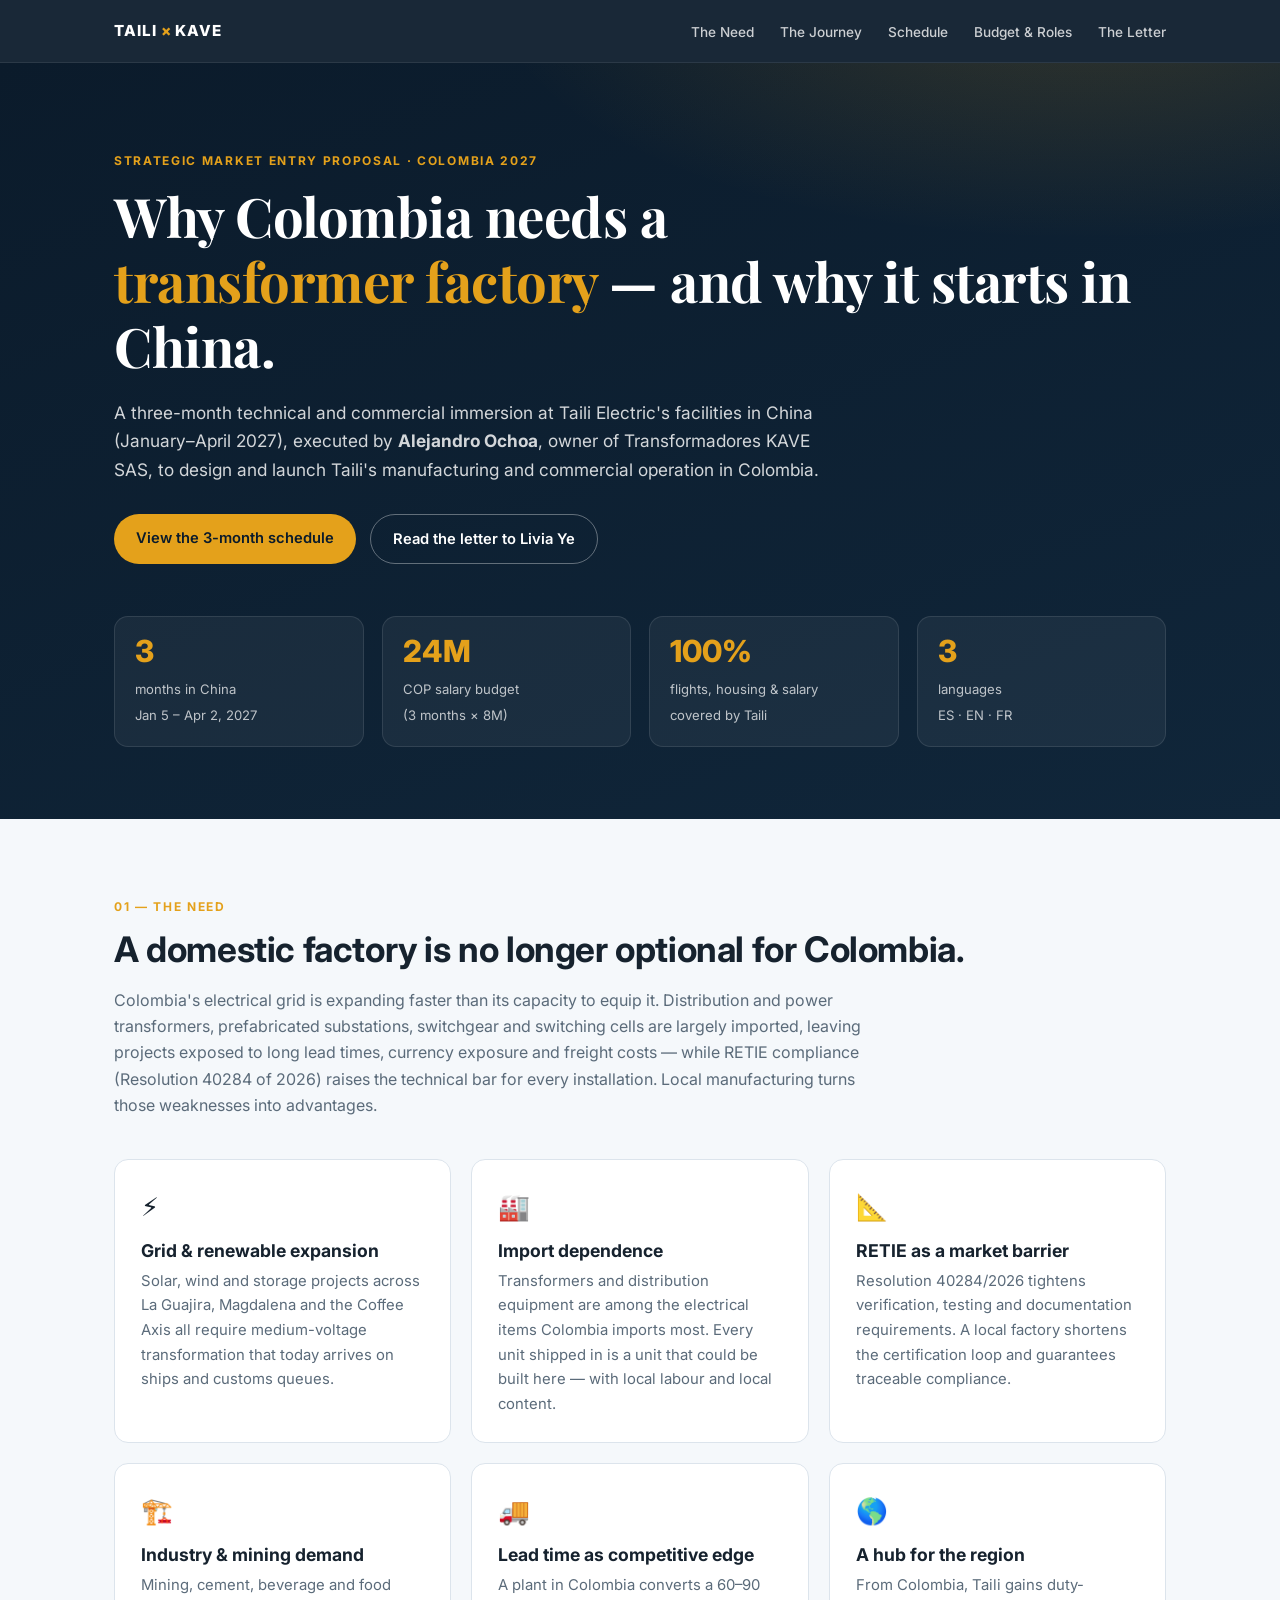
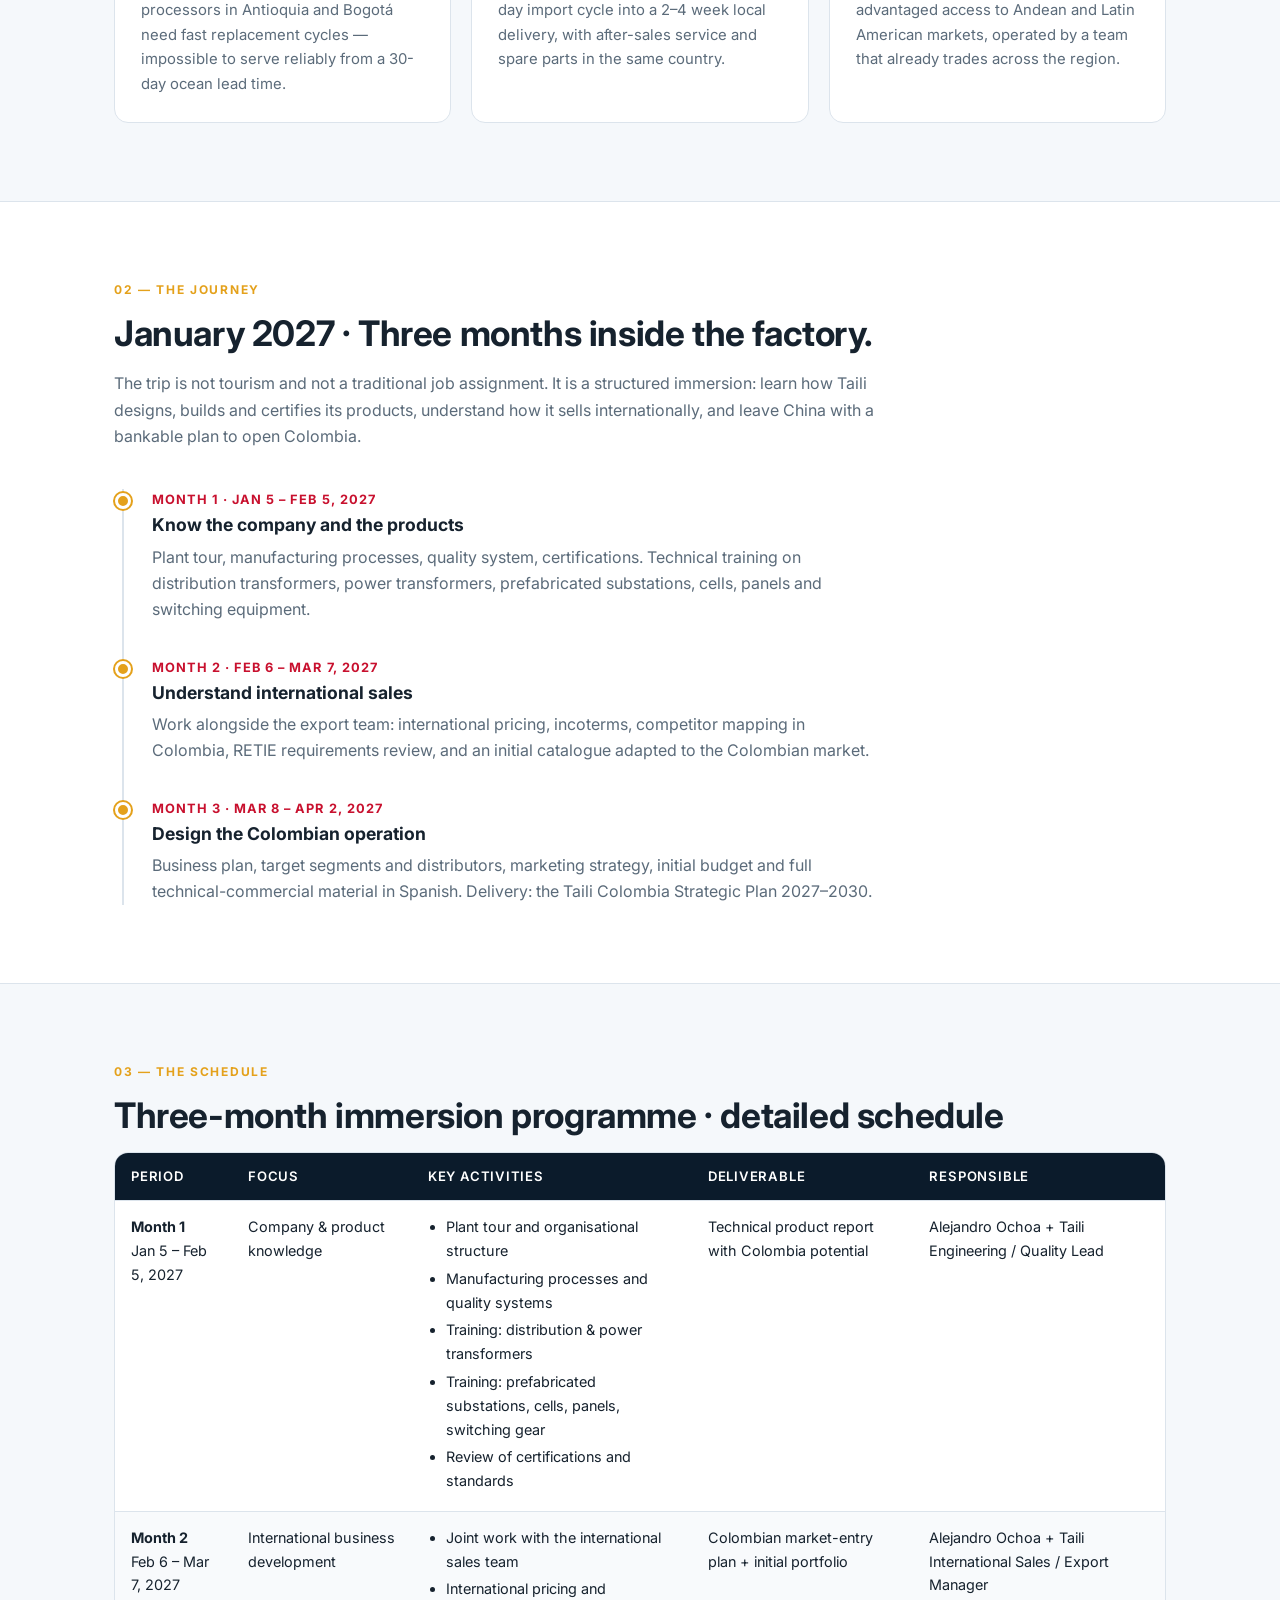
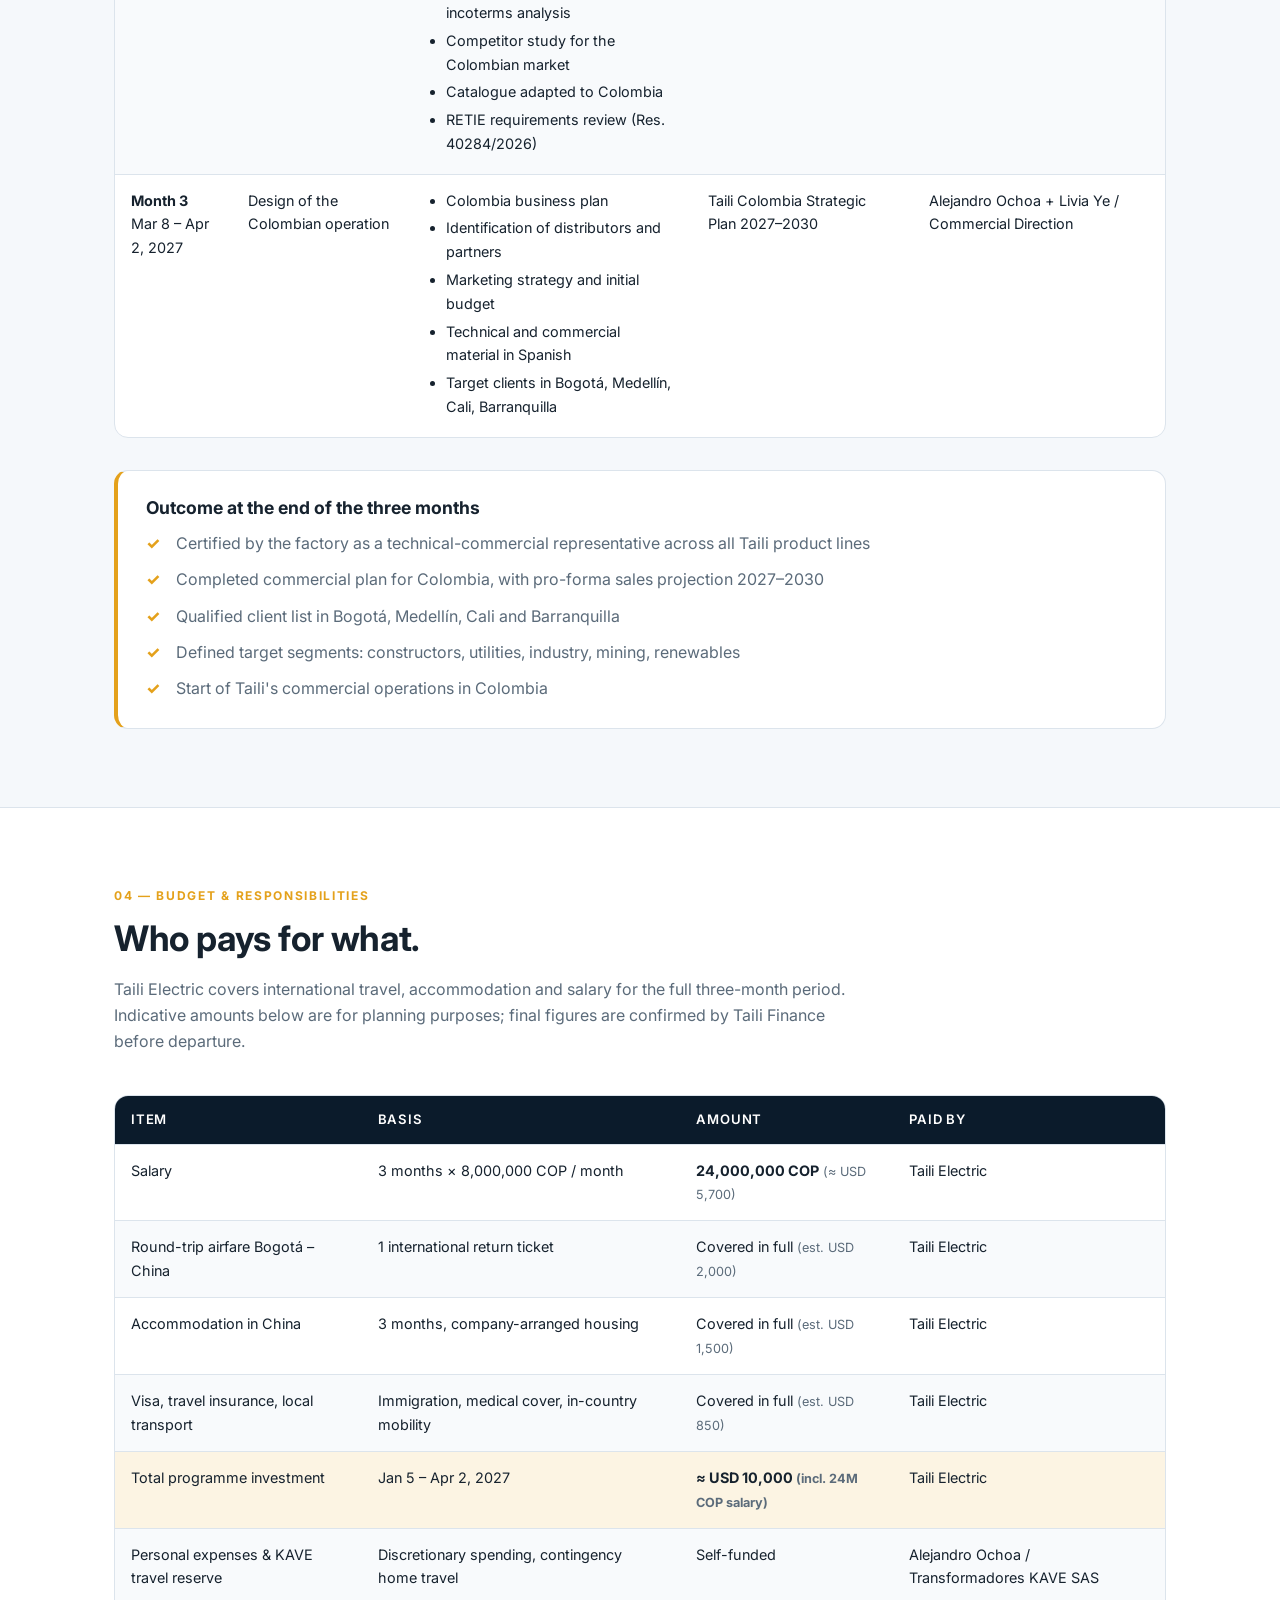
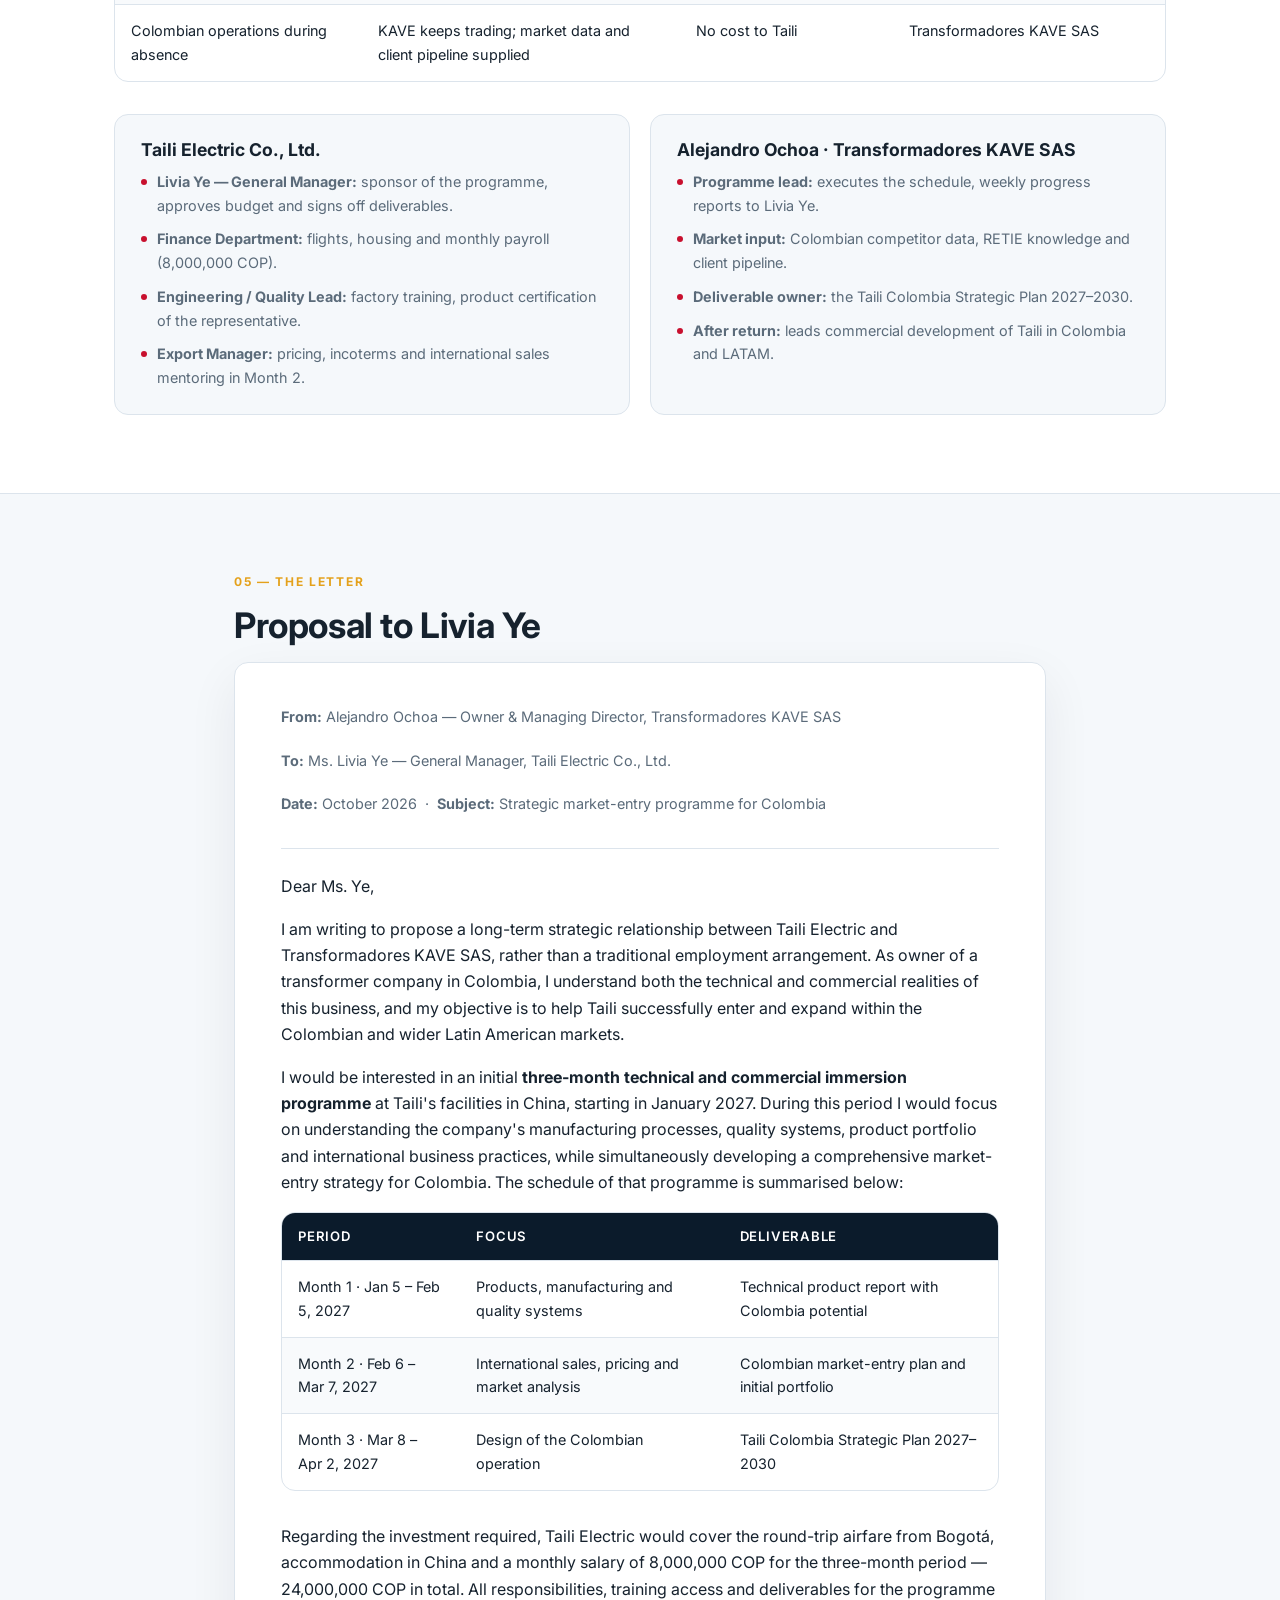
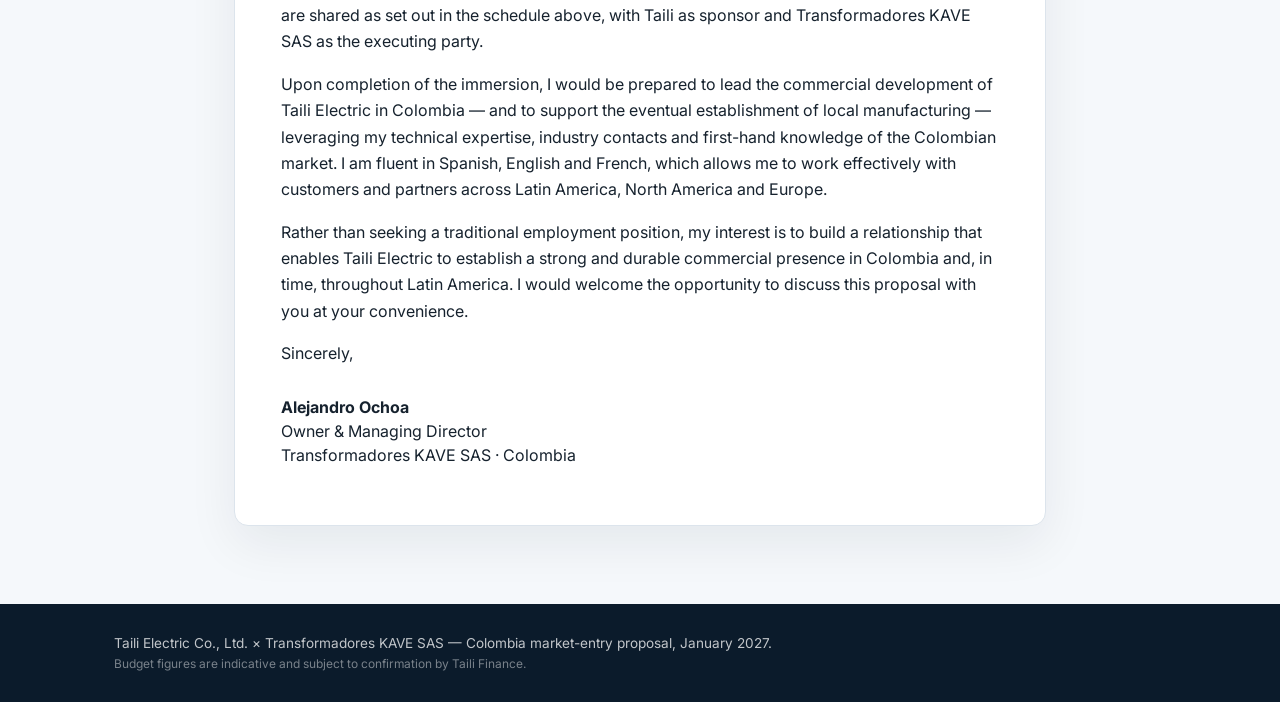
==== index.html @ 4c0a79d2 "Add Taili x KAVE Colombia market-entry site (schedule, budget, letter)" ====
<!DOCTYPE html>
<html lang="en">
<head>
<meta charset="UTF-8">
<meta name="viewport" content="width=device-width, initial-scale=1.0">
<title>Taili × KAVE — A Transformer Factory for Colombia</title>
<meta name="description" content="Strategic proposal: a three-month technical and commercial immersion in China (January–April 2027) and the case for a Taili Electric transformer factory in Colombia.">
<link rel="preconnect" href="https://fonts.googleapis.com">
<link rel="preconnect" href="https://fonts.gstatic.com" crossorigin>
<link href="https://fonts.googleapis.com/css2?family=Inter:wght@400;500;600;700;800&family=Playfair+Display:wght@600;700&display=swap" rel="stylesheet">
<link rel="stylesheet" href="styles.css">
</head>
<body>

<header class="nav">
  <div class="container nav__inner">
    <a href="#top" class="nav__brand">TAILI<span>×</span>KAVE</a>
    <nav class="nav__links">
      <a href="#need">The Need</a>
      <a href="#journey">The Journey</a>
      <a href="#schedule">Schedule</a>
      <a href="#budget">Budget &amp; Roles</a>
      <a href="#letter">The Letter</a>
    </nav>
  </div>
</header>

<main id="top">

  <!-- HERO -->
  <section class="hero">
    <div class="container">
      <p class="eyebrow">Strategic Market Entry Proposal · Colombia 2027</p>
      <h1>Why Colombia needs a<br><em>transformer factory</em> — and why it starts in China.</h1>
      <p class="hero__lead">
        A three-month technical and commercial immersion at Taili Electric's facilities in China
        (January–April 2027), executed by <strong>Alejandro Ochoa</strong>, owner of Transformadores KAVE SAS,
        to design and launch Taili's manufacturing and commercial operation in Colombia.
      </p>
      <div class="hero__cta">
        <a class="btn btn--primary" href="#schedule">View the 3-month schedule</a>
        <a class="btn btn--ghost" href="#letter">Read the letter to Livia Ye</a>
      </div>
      <div class="hero__stats">
        <div class="stat"><span class="stat__num">3</span><span class="stat__label">months in China<br>Jan 5 – Apr 2, 2027</span></div>
        <div class="stat"><span class="stat__num">24M</span><span class="stat__label">COP salary budget<br>(3 months × 8M)</span></div>
        <div class="stat"><span class="stat__num">100%</span><span class="stat__label">flights, housing &amp; salary<br>covered by Taili</span></div>
        <div class="stat"><span class="stat__num">3</span><span class="stat__label">languages<br>ES · EN · FR</span></div>
      </div>
    </div>
  </section>

  <!-- THE NEED -->
  <section id="need" class="section">
    <div class="container">
      <p class="eyebrow">01 — The Need</p>
      <h2>A domestic factory is no longer optional for Colombia.</h2>
      <p class="section__intro">
        Colombia's electrical grid is expanding faster than its capacity to equip it. Distribution and
        power transformers, prefabricated substations, switchgear and switching cells are largely
        imported, leaving projects exposed to long lead times, currency exposure and freight costs —
        while RETIE compliance (Resolution 40284 of 2026) raises the technical bar for every installation.
        Local manufacturing turns those weaknesses into advantages.
      </p>

      <div class="cards">
        <article class="card">
          <span class="card__icon">⚡</span>
          <h3>Grid &amp; renewable expansion</h3>
          <p>Solar, wind and storage projects across La Guajira, Magdalena and the Coffee Axis all require
          medium-voltage transformation that today arrives on ships and customs queues.</p>
        </article>
        <article class="card">
          <span class="card__icon">🏭</span>
          <h3>Import dependence</h3>
          <p>Transformers and distribution equipment are among the electrical items Colombia imports most.
          Every unit shipped in is a unit that could be built here — with local labour and local content.</p>
        </article>
        <article class="card">
          <span class="card__icon">📐</span>
          <h3>RETIE as a market barrier</h3>
          <p>Resolution 40284/2026 tightens verification, testing and documentation requirements.
          A local factory shortens the certification loop and guarantees traceable compliance.</p>
        </article>
        <article class="card">
          <span class="card__icon">🏗️</span>
          <h3>Industry &amp; mining demand</h3>
          <p>Mining, cement, beverage and food processors in Antioquia and Bogotá need fast replacement
          cycles — impossible to serve reliably from a 30-day ocean lead time.</p>
        </article>
        <article class="card">
          <span class="card__icon">🚚</span>
          <h3>Lead time as competitive edge</h3>
          <p>A plant in Colombia converts a 60–90 day import cycle into a 2–4 week local delivery,
          with after-sales service and spare parts in the same country.</p>
        </article>
        <article class="card">
          <span class="card__icon">🌎</span>
          <h3>A hub for the region</h3>
          <p>From Colombia, Taili gains duty-advantaged access to Andean and Latin American markets,
          operated by a team that already trades across the region.</p>
        </article>
      </div>
    </div>
  </section>

  <!-- THE JOURNEY -->
  <section id="journey" class="section section--dark">
    <div class="container">
      <p class="eyebrow">02 — The Journey</p>
      <h2>January 2027 · Three months inside the factory.</h2>
      <p class="section__intro">
        The trip is not tourism and not a traditional job assignment. It is a structured immersion:
        learn how Taili designs, builds and certifies its products, understand how it sells internationally,
        and leave China with a bankable plan to open Colombia.
      </p>

      <div class="timeline">
        <div class="timeline__item">
          <span class="timeline__dot"></span>
          <p class="timeline__date">Month 1 · Jan 5 – Feb 5, 2027</p>
          <h3>Know the company and the products</h3>
          <p>Plant tour, manufacturing processes, quality system, certifications. Technical training on
          distribution transformers, power transformers, prefabricated substations, cells, panels and
          switching equipment.</p>
        </div>
        <div class="timeline__item">
          <span class="timeline__dot"></span>
          <p class="timeline__date">Month 2 · Feb 6 – Mar 7, 2027</p>
          <h3>Understand international sales</h3>
          <p>Work alongside the export team: international pricing, incoterms, competitor mapping in
          Colombia, RETIE requirements review, and an initial catalogue adapted to the Colombian market.</p>
        </div>
        <div class="timeline__item">
          <span class="timeline__dot"></span>
          <p class="timeline__date">Month 3 · Mar 8 – Apr 2, 2027</p>
          <h3>Design the Colombian operation</h3>
          <p>Business plan, target segments and distributors, marketing strategy, initial budget and
          full technical-commercial material in Spanish. Delivery: the Taili Colombia Strategic Plan 2027–2030.</p>
        </div>
      </div>
    </div>
  </section>

  <!-- SCHEDULE TABLE -->
  <section id="schedule" class="section">
    <div class="container">
      <p class="eyebrow">03 — The Schedule</p>
      <h2>Three-month immersion programme · detailed schedule</h2>

      <div class="table-wrap">
        <table class="table">
          <thead>
            <tr>
              <th>Period</th>
              <th>Focus</th>
              <th>Key activities</th>
              <th>Deliverable</th>
              <th>Responsible</th>
            </tr>
          </thead>
          <tbody>
            <tr>
              <td data-label="Period"><strong>Month 1</strong><br>Jan 5 – Feb 5, 2027</td>
              <td data-label="Focus">Company &amp; product knowledge</td>
              <td data-label="Key activities">
                <ul>
                  <li>Plant tour and organisational structure</li>
                  <li>Manufacturing processes and quality systems</li>
                  <li>Training: distribution &amp; power transformers</li>
                  <li>Training: prefabricated substations, cells, panels, switching gear</li>
                  <li>Review of certifications and standards</li>
                </ul>
              </td>
              <td data-label="Deliverable">Technical product report with Colombia potential</td>
              <td data-label="Responsible">Alejandro Ochoa + Taili Engineering / Quality Lead</td>
            </tr>
            <tr>
              <td data-label="Period"><strong>Month 2</strong><br>Feb 6 – Mar 7, 2027</td>
              <td data-label="Focus">International business development</td>
              <td data-label="Key activities">
                <ul>
                  <li>Joint work with the international sales team</li>
                  <li>International pricing and incoterms analysis</li>
                  <li>Competitor study for the Colombian market</li>
                  <li>Catalogue adapted to Colombia</li>
                  <li>RETIE requirements review (Res. 40284/2026)</li>
                </ul>
              </td>
              <td data-label="Deliverable">Colombian market-entry plan + initial portfolio</td>
              <td data-label="Responsible">Alejandro Ochoa + Taili International Sales / Export Manager</td>
            </tr>
            <tr>
              <td data-label="Period"><strong>Month 3</strong><br>Mar 8 – Apr 2, 2027</td>
              <td data-label="Focus">Design of the Colombian operation</td>
              <td data-label="Key activities">
                <ul>
                  <li>Colombia business plan</li>
                  <li>Identification of distributors and partners</li>
                  <li>Marketing strategy and initial budget</li>
                  <li>Technical and commercial material in Spanish</li>
                  <li>Target clients in Bogotá, Medellín, Cali, Barranquilla</li>
                </ul>
              </td>
              <td data-label="Deliverable">Taili Colombia Strategic Plan 2027–2030</td>
              <td data-label="Responsible">Alejandro Ochoa + Livia Ye / Commercial Direction</td>
            </tr>
          </tbody>
        </table>
      </div>

      <div class="outcome">
        <h3>Outcome at the end of the three months</h3>
        <ul class="checklist">
          <li>Certified by the factory as a technical-commercial representative across all Taili product lines</li>
          <li>Completed commercial plan for Colombia, with pro-forma sales projection 2027–2030</li>
          <li>Qualified client list in Bogotá, Medellín, Cali and Barranquilla</li>
          <li>Defined target segments: constructors, utilities, industry, mining, renewables</li>
          <li>Start of Taili's commercial operations in Colombia</li>
        </ul>
      </div>
    </div>
  </section>

  <!-- BUDGET -->
  <section id="budget" class="section section--dark">
    <div class="container">
      <p class="eyebrow">04 — Budget &amp; Responsibilities</p>
      <h2>Who pays for what.</h2>
      <p class="section__intro">
        Taili Electric covers international travel, accommodation and salary for the full three-month
        period. Indicative amounts below are for planning purposes; final figures are confirmed by
        Taili Finance before departure.
      </p>

      <div class="table-wrap">
        <table class="table">
          <thead>
            <tr>
              <th>Item</th>
              <th>Basis</th>
              <th>Amount</th>
              <th>Paid by</th>
            </tr>
          </thead>
          <tbody>
            <tr>
              <td data-label="Item">Salary</td>
              <td data-label="Basis">3 months × 8,000,000 COP / month</td>
              <td data-label="Amount"><strong>24,000,000 COP</strong> <span class="muted">(≈ USD 5,700)</span></td>
              <td data-label="Paid by">Taili Electric</td>
            </tr>
            <tr>
              <td data-label="Item">Round-trip airfare Bogotá – China</td>
              <td data-label="Basis">1 international return ticket</td>
              <td data-label="Amount">Covered in full <span class="muted">(est. USD 2,000)</span></td>
              <td data-label="Paid by">Taili Electric</td>
            </tr>
            <tr>
              <td data-label="Item">Accommodation in China</td>
              <td data-label="Basis">3 months, company-arranged housing</td>
              <td data-label="Amount">Covered in full <span class="muted">(est. USD 1,500)</span></td>
              <td data-label="Paid by">Taili Electric</td>
            </tr>
            <tr>
              <td data-label="Item">Visa, travel insurance, local transport</td>
              <td data-label="Basis">Immigration, medical cover, in-country mobility</td>
              <td data-label="Amount">Covered in full <span class="muted">(est. USD 850)</span></td>
              <td data-label="Paid by">Taili Electric</td>
            </tr>
            <tr class="table__total">
              <td data-label="Item">Total programme investment</td>
              <td data-label="Basis">Jan 5 – Apr 2, 2027</td>
              <td data-label="Amount"><strong>≈ USD 10,000 <span class="muted">(incl. 24M COP salary)</span></strong></td>
              <td data-label="Paid by">Taili Electric</td>
            </tr>
            <tr>
              <td data-label="Item">Personal expenses &amp; KAVE travel reserve</td>
              <td data-label="Basis">Discretionary spending, contingency home travel</td>
              <td data-label="Amount">Self-funded</td>
              <td data-label="Paid by">Alejandro Ochoa / Transformadores KAVE SAS</td>
            </tr>
            <tr>
              <td data-label="Item">Colombian operations during absence</td>
              <td data-label="Basis">KAVE keeps trading; market data and client pipeline supplied</td>
              <td data-label="Amount">No cost to Taili</td>
              <td data-label="Paid by">Transformadores KAVE SAS</td>
            </tr>
          </tbody>
        </table>
      </div>

      <div class="roles">
        <div class="role">
          <h3>Taili Electric Co., Ltd.</h3>
          <ul>
            <li><strong>Livia Ye — General Manager:</strong> sponsor of the programme, approves budget and signs off deliverables.</li>
            <li><strong>Finance Department:</strong> flights, housing and monthly payroll (8,000,000 COP).</li>
            <li><strong>Engineering / Quality Lead:</strong> factory training, product certification of the representative.</li>
            <li><strong>Export Manager:</strong> pricing, incoterms and international sales mentoring in Month 2.</li>
          </ul>
        </div>
        <div class="role">
          <h3>Alejandro Ochoa · Transformadores KAVE SAS</h3>
          <ul>
            <li><strong>Programme lead:</strong> executes the schedule, weekly progress reports to Livia Ye.</li>
            <li><strong>Market input:</strong> Colombian competitor data, RETIE knowledge and client pipeline.</li>
            <li><strong>Deliverable owner:</strong> the Taili Colombia Strategic Plan 2027–2030.</li>
            <li><strong>After return:</strong> leads commercial development of Taili in Colombia and LATAM.</li>
          </ul>
        </div>
      </div>
    </div>
  </section>

  <!-- LETTER -->
  <section id="letter" class="section">
    <div class="container container--narrow">
      <p class="eyebrow">05 — The Letter</p>
      <h2>Proposal to Livia Ye</h2>

      <article class="letter">
        <div class="letter__meta">
          <p><strong>From:</strong> Alejandro Ochoa — Owner &amp; Managing Director, Transformadores KAVE SAS</p>
          <p><strong>To:</strong> Ms. Livia Ye — General Manager, Taili Electric Co., Ltd.</p>
          <p><strong>Date:</strong> October 2026 &nbsp;·&nbsp; <strong>Subject:</strong> Strategic market-entry programme for Colombia</p>
        </div>

        <p>Dear Ms. Ye,</p>

        <p>
          I am writing to propose a long-term strategic relationship between Taili Electric and
          Transformadores KAVE SAS, rather than a traditional employment arrangement. As owner of a
          transformer company in Colombia, I understand both the technical and commercial realities of
          this business, and my objective is to help Taili successfully enter and expand within the
          Colombian and wider Latin American markets.
        </p>

        <p>
          I would be interested in an initial <strong>three-month technical and commercial immersion
          programme</strong> at Taili's facilities in China, starting in January 2027. During this period
          I would focus on understanding the company's manufacturing processes, quality systems, product
          portfolio and international business practices, while simultaneously developing a comprehensive
          market-entry strategy for Colombia. The schedule of that programme is summarised below:
        </p>

        <div class="table-wrap">
          <table class="table table--compact">
            <thead>
              <tr>
                <th>Period</th>
                <th>Focus</th>
                <th>Deliverable</th>
              </tr>
            </thead>
            <tbody>
              <tr>
                <td data-label="Period">Month 1 · Jan 5 – Feb 5, 2027</td>
                <td data-label="Focus">Products, manufacturing and quality systems</td>
                <td data-label="Deliverable">Technical product report with Colombia potential</td>
              </tr>
              <tr>
                <td data-label="Period">Month 2 · Feb 6 – Mar 7, 2027</td>
                <td data-label="Focus">International sales, pricing and market analysis</td>
                <td data-label="Deliverable">Colombian market-entry plan and initial portfolio</td>
              </tr>
              <tr>
                <td data-label="Period">Month 3 · Mar 8 – Apr 2, 2027</td>
                <td data-label="Focus">Design of the Colombian operation</td>
                <td data-label="Deliverable">Taili Colombia Strategic Plan 2027–2030</td>
              </tr>
            </tbody>
          </table>
        </div>

        <p>
          Regarding the investment required, Taili Electric would cover the round-trip airfare from
          Bogotá, accommodation in China and a monthly salary of 8,000,000 COP for the three-month
          period — 24,000,000 COP in total. All responsibilities, training access and deliverables for
          the programme are shared as set out in the schedule above, with Taili as sponsor and
          Transformadores KAVE SAS as the executing party.
        </p>

        <p>
          Upon completion of the immersion, I would be prepared to lead the commercial development of
          Taili Electric in Colombia — and to support the eventual establishment of local manufacturing —
          leveraging my technical expertise, industry contacts and first-hand knowledge of the Colombian
          market. I am fluent in Spanish, English and French, which allows me to work effectively with
          customers and partners across Latin America, North America and Europe.
        </p>

        <p>
          Rather than seeking a traditional employment position, my interest is to build a relationship
          that enables Taili Electric to establish a strong and durable commercial presence in Colombia
          and, in time, throughout Latin America. I would welcome the opportunity to discuss this
          proposal with you at your convenience.
        </p>

        <p>Sincerely,</p>
        <p class="letter__sign">
          <strong>Alejandro Ochoa</strong><br>
          Owner &amp; Managing Director<br>
          Transformadores KAVE SAS · Colombia
        </p>
      </article>
    </div>
  </section>

</main>

<footer class="footer">
  <div class="container footer__inner">
    <p>Taili Electric Co., Ltd. × Transformadores KAVE SAS — Colombia market-entry proposal, January 2027.</p>
    <p class="muted">Budget figures are indicative and subject to confirmation by Taili Finance.</p>
  </div>
</footer>

</body>
</html>
---- styles.css ----
:root {
  --navy: #0b1b2b;
  --navy-2: #10263a;
  --ink: #16222e;
  --muted: #5b6b7a;
  --line: #dce4ec;
  --bg: #f5f8fb;
  --white: #ffffff;
  --gold: #e4a11b;
  --red: #c8102e;
  --radius: 14px;
}

* { box-sizing: border-box; margin: 0; padding: 0; }

html { scroll-behavior: smooth; }

body {
  font-family: "Inter", system-ui, sans-serif;
  color: var(--ink);
  background: var(--bg);
  line-height: 1.65;
}

.container {
  max-width: 1100px;
  margin: 0 auto;
  padding: 0 24px;
}

.container--narrow { max-width: 860px; }

h1, h2, h3 { line-height: 1.2; }

h1 {
  font-family: "Playfair Display", Georgia, serif;
  font-size: clamp(2rem, 5vw, 3.4rem);
  font-weight: 700;
  letter-spacing: -0.5px;
  margin-bottom: 20px;
}

h1 em { color: var(--gold); font-style: normal; }

h2 {
  font-size: clamp(1.5rem, 3.2vw, 2.2rem);
  margin-bottom: 16px;
  letter-spacing: -0.4px;
}

h3 { font-size: 1.1rem; margin-bottom: 8px; }

.eyebrow {
  text-transform: uppercase;
  letter-spacing: 0.14em;
  font-size: 0.75rem;
  font-weight: 700;
  color: var(--gold);
  margin-bottom: 12px;
}

.muted { color: var(--muted); font-size: 0.88em; }

/* Nav */
.nav {
  position: sticky;
  top: 0;
  z-index: 50;
  background: rgba(11, 27, 43, 0.94);
  backdrop-filter: blur(8px);
  border-bottom: 1px solid rgba(255, 255, 255, 0.08);
}

.nav__inner {
  display: flex;
  align-items: center;
  justify-content: space-between;
  height: 62px;
}

.nav__brand {
  color: var(--white);
  font-weight: 800;
  letter-spacing: 0.06em;
  text-decoration: none;
  font-size: 0.95rem;
}

.nav__brand span { color: var(--gold); margin: 0 4px; }

.nav__links a {
  color: rgba(255, 255, 255, 0.78);
  text-decoration: none;
  font-size: 0.85rem;
  font-weight: 500;
  margin-left: 22px;
  transition: color 0.2s;
}

.nav__links a:hover { color: var(--gold); }

/* Hero */
.hero {
  background:
    radial-gradient(1000px 420px at 85% -10%, rgba(228, 161, 27, 0.18), transparent 60%),
    linear-gradient(160deg, var(--navy) 0%, var(--navy-2) 100%);
  color: var(--white);
  padding: 88px 0 72px;
}

.hero__lead {
  max-width: 720px;
  font-size: 1.08rem;
  color: rgba(255, 255, 255, 0.82);
  margin-bottom: 30px;
}

.hero__cta { display: flex; gap: 14px; flex-wrap: wrap; margin-bottom: 52px; }

.btn {
  display: inline-block;
  padding: 12px 22px;
  border-radius: 999px;
  font-weight: 600;
  font-size: 0.92rem;
  text-decoration: none;
  transition: transform 0.15s, background 0.2s, color 0.2s;
}

.btn:hover { transform: translateY(-1px); }

.btn--primary { background: var(--gold); color: var(--navy); }

.btn--ghost {
  border: 1px solid rgba(255, 255, 255, 0.35);
  color: var(--white);
}

.btn--ghost:hover { border-color: var(--gold); color: var(--gold); }

.hero__stats {
  display: grid;
  grid-template-columns: repeat(auto-fit, minmax(180px, 1fr));
  gap: 18px;
}

.stat {
  background: rgba(255, 255, 255, 0.05);
  border: 1px solid rgba(255, 255, 255, 0.1);
  border-radius: var(--radius);
  padding: 18px 20px;
}

.stat__num {
  display: block;
  font-size: 1.9rem;
  font-weight: 800;
  color: var(--gold);
  line-height: 1.1;
  margin-bottom: 6px;
}

.stat__label { font-size: 0.82rem; color: rgba(255, 255, 255, 0.72); }

/* Sections */
.section { padding: 78px 0; }

.section--dark {
  background: var(--white);
  border-top: 1px solid var(--line);
  border-bottom: 1px solid var(--line);
}

.section__intro {
  max-width: 760px;
  color: var(--muted);
  margin-bottom: 40px;
}

/* Cards */
.cards {
  display: grid;
  grid-template-columns: repeat(auto-fit, minmax(280px, 1fr));
  gap: 20px;
}

.card {
  background: var(--white);
  border: 1px solid var(--line);
  border-radius: var(--radius);
  padding: 26px;
  transition: box-shadow 0.2s, transform 0.2s;
}

.card:hover { box-shadow: 0 12px 30px rgba(11, 27, 43, 0.08); transform: translateY(-2px); }

.card__icon { font-size: 1.6rem; display: block; margin-bottom: 12px; }

.card p { color: var(--muted); font-size: 0.93rem; }

/* Timeline */
.timeline {
  border-left: 2px solid var(--line);
  margin-left: 8px;
  display: grid;
  gap: 34px;
}

.timeline__item { position: relative; padding-left: 28px; }

.timeline__dot {
  position: absolute;
  left: -9px;
  top: 4px;
  width: 16px;
  height: 16px;
  border-radius: 50%;
  background: var(--gold);
  border: 3px solid var(--white);
  box-shadow: 0 0 0 2px var(--gold);
}

.timeline__date {
  font-size: 0.8rem;
  font-weight: 700;
  text-transform: uppercase;
  letter-spacing: 0.08em;
  color: var(--red);
  margin-bottom: 4px;
}

.timeline__item p:last-child { color: var(--muted); max-width: 720px; }

/* Tables */
.table-wrap {
  overflow-x: auto;
  border: 1px solid var(--line);
  border-radius: var(--radius);
  background: var(--white);
  margin-bottom: 32px;
}

.table {
  width: 100%;
  border-collapse: collapse;
  font-size: 0.9rem;
  min-width: 760px;
}

.table th {
  background: var(--navy);
  color: var(--white);
  text-align: left;
  padding: 13px 16px;
  font-weight: 600;
  font-size: 0.82rem;
  text-transform: uppercase;
  letter-spacing: 0.06em;
}

.table td {
  padding: 14px 16px;
  border-top: 1px solid var(--line);
  vertical-align: top;
  color: var(--ink);
}

.table tbody tr:nth-child(even) { background: #f8fafc; }

.table ul { padding-left: 18px; }

.table li { margin-bottom: 4px; }

.table--compact { min-width: 640px; }

.table__total td { background: rgba(228, 161, 27, 0.12); }

/* Outcome / checklist */
.outcome {
  background: var(--white);
  border: 1px solid var(--line);
  border-left: 4px solid var(--gold);
  border-radius: var(--radius);
  padding: 26px 28px;
}

.checklist { list-style: none; display: grid; gap: 10px; margin-top: 12px; }

.checklist li {
  padding-left: 30px;
  position: relative;
  color: var(--muted);
}

.checklist li::before {
  content: "✓";
  position: absolute;
  left: 0;
  top: 0;
  color: var(--gold);
  font-weight: 800;
}

/* Roles */
.roles {
  display: grid;
  grid-template-columns: repeat(auto-fit, minmax(320px, 1fr));
  gap: 20px;
}

.role {
  background: var(--bg);
  border: 1px solid var(--line);
  border-radius: var(--radius);
  padding: 24px 26px;
}

.role ul { list-style: none; display: grid; gap: 10px; margin-top: 10px; }

.role li { font-size: 0.9rem; color: var(--muted); padding-left: 16px; position: relative; }

.role li::before {
  content: "";
  position: absolute;
  left: 0;
  top: 9px;
  width: 6px;
  height: 6px;
  border-radius: 50%;
  background: var(--red);
}

/* Letter */
.letter {
  background: var(--white);
  border: 1px solid var(--line);
  border-radius: var(--radius);
  padding: 42px 46px;
  box-shadow: 0 18px 50px rgba(11, 27, 43, 0.07);
}

.letter__meta {
  border-bottom: 1px solid var(--line);
  padding-bottom: 16px;
  margin-bottom: 24px;
  font-size: 0.9rem;
  color: var(--muted);
  display: grid;
  gap: 4px;
}

.letter p { margin-bottom: 16px; }

.letter__sign { margin-top: 28px; line-height: 1.5; }

/* Footer */
.footer {
  background: var(--navy);
  color: rgba(255, 255, 255, 0.75);
  padding: 28px 0;
  font-size: 0.85rem;
}

.footer .muted { color: rgba(255, 255, 255, 0.45); }

/* Responsive */
@media (max-width: 720px) {
  .nav__links { display: none; }
  .section { padding: 56px 0; }
  .letter { padding: 28px 22px; }

  .table { min-width: 0; }
  .table thead { display: none; }
  .table tr {
    display: block;
    border-top: 1px solid var(--line);
    padding: 12px 4px;
  }
  .table td {
    display: grid;
    grid-template-columns: 120px 1fr;
    gap: 10px;
    border: none;
    padding: 6px 12px;
  }
  .table td::before {
    content: attr(data-label);
    font-weight: 700;
    font-size: 0.75rem;
    text-transform: uppercase;
    letter-spacing: 0.05em;
    color: var(--navy);
  }
  .table tbody tr:nth-child(even) { background: transparent; }
}
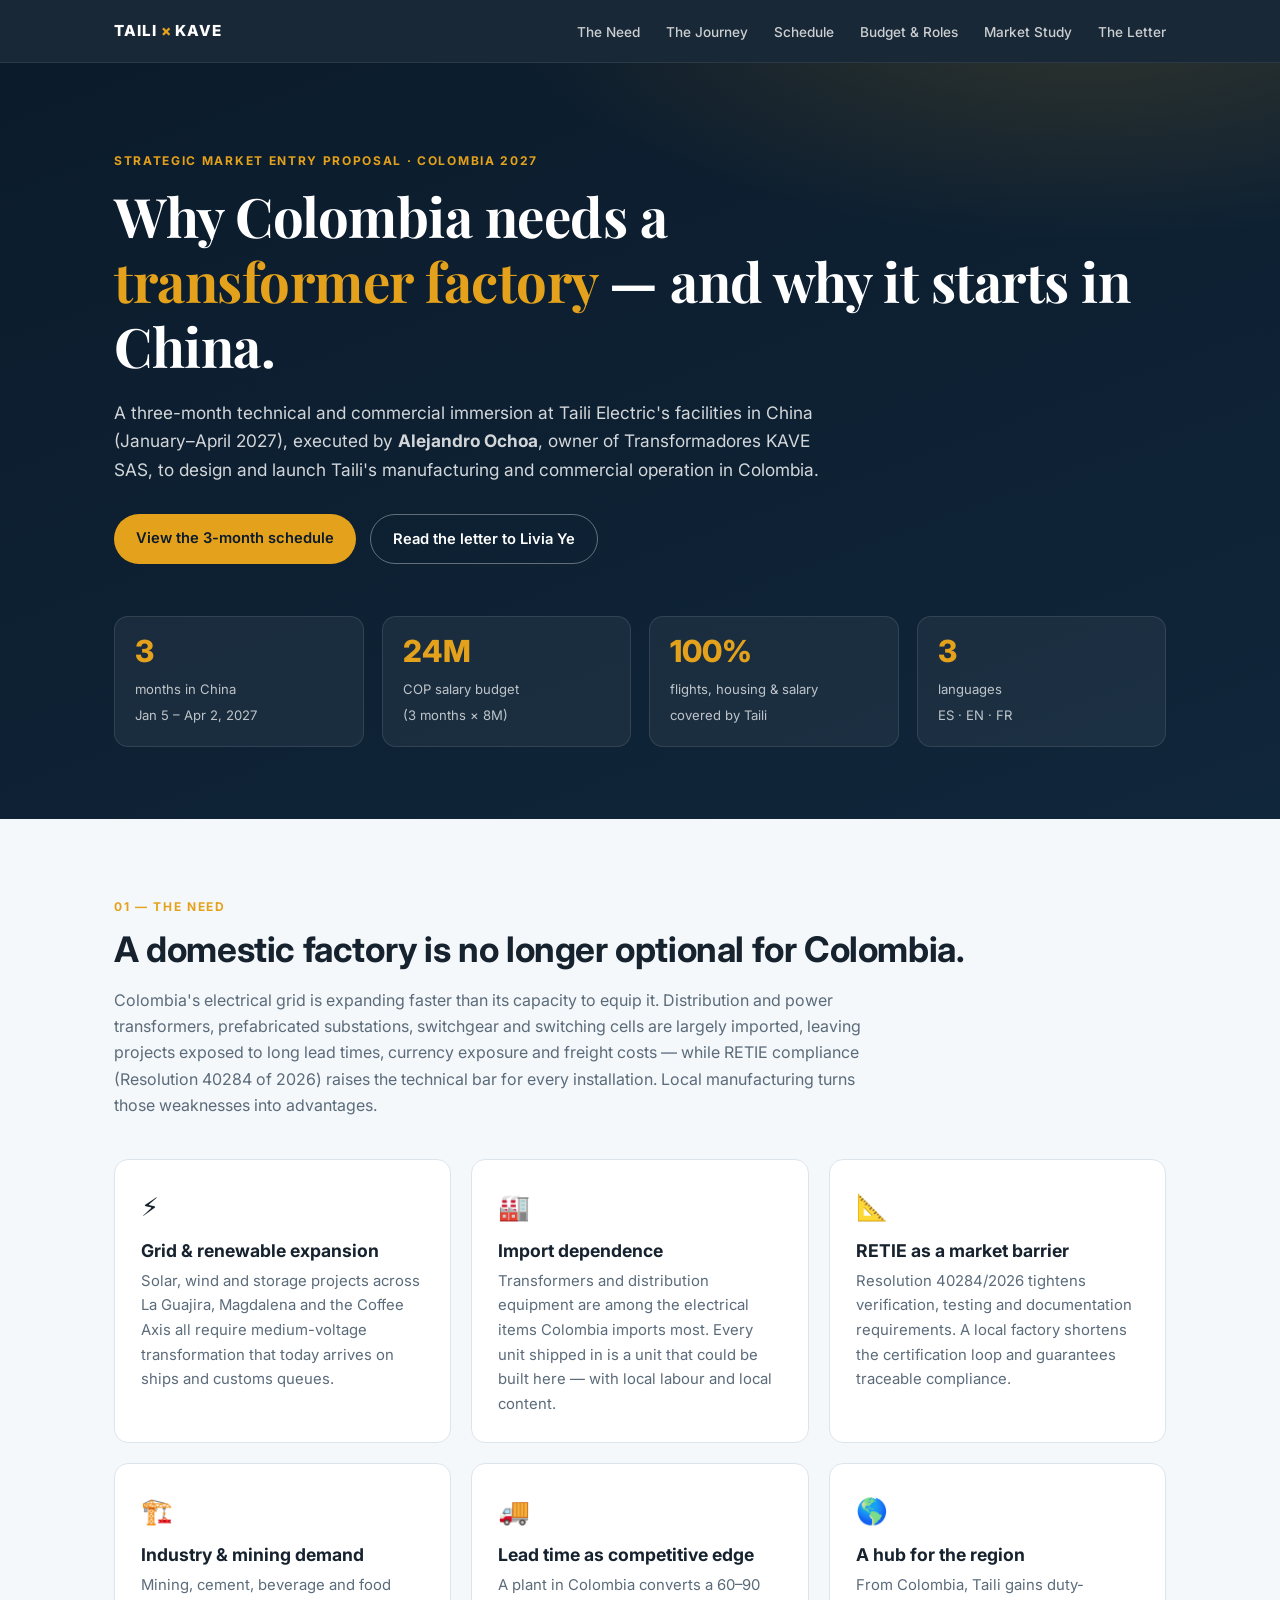
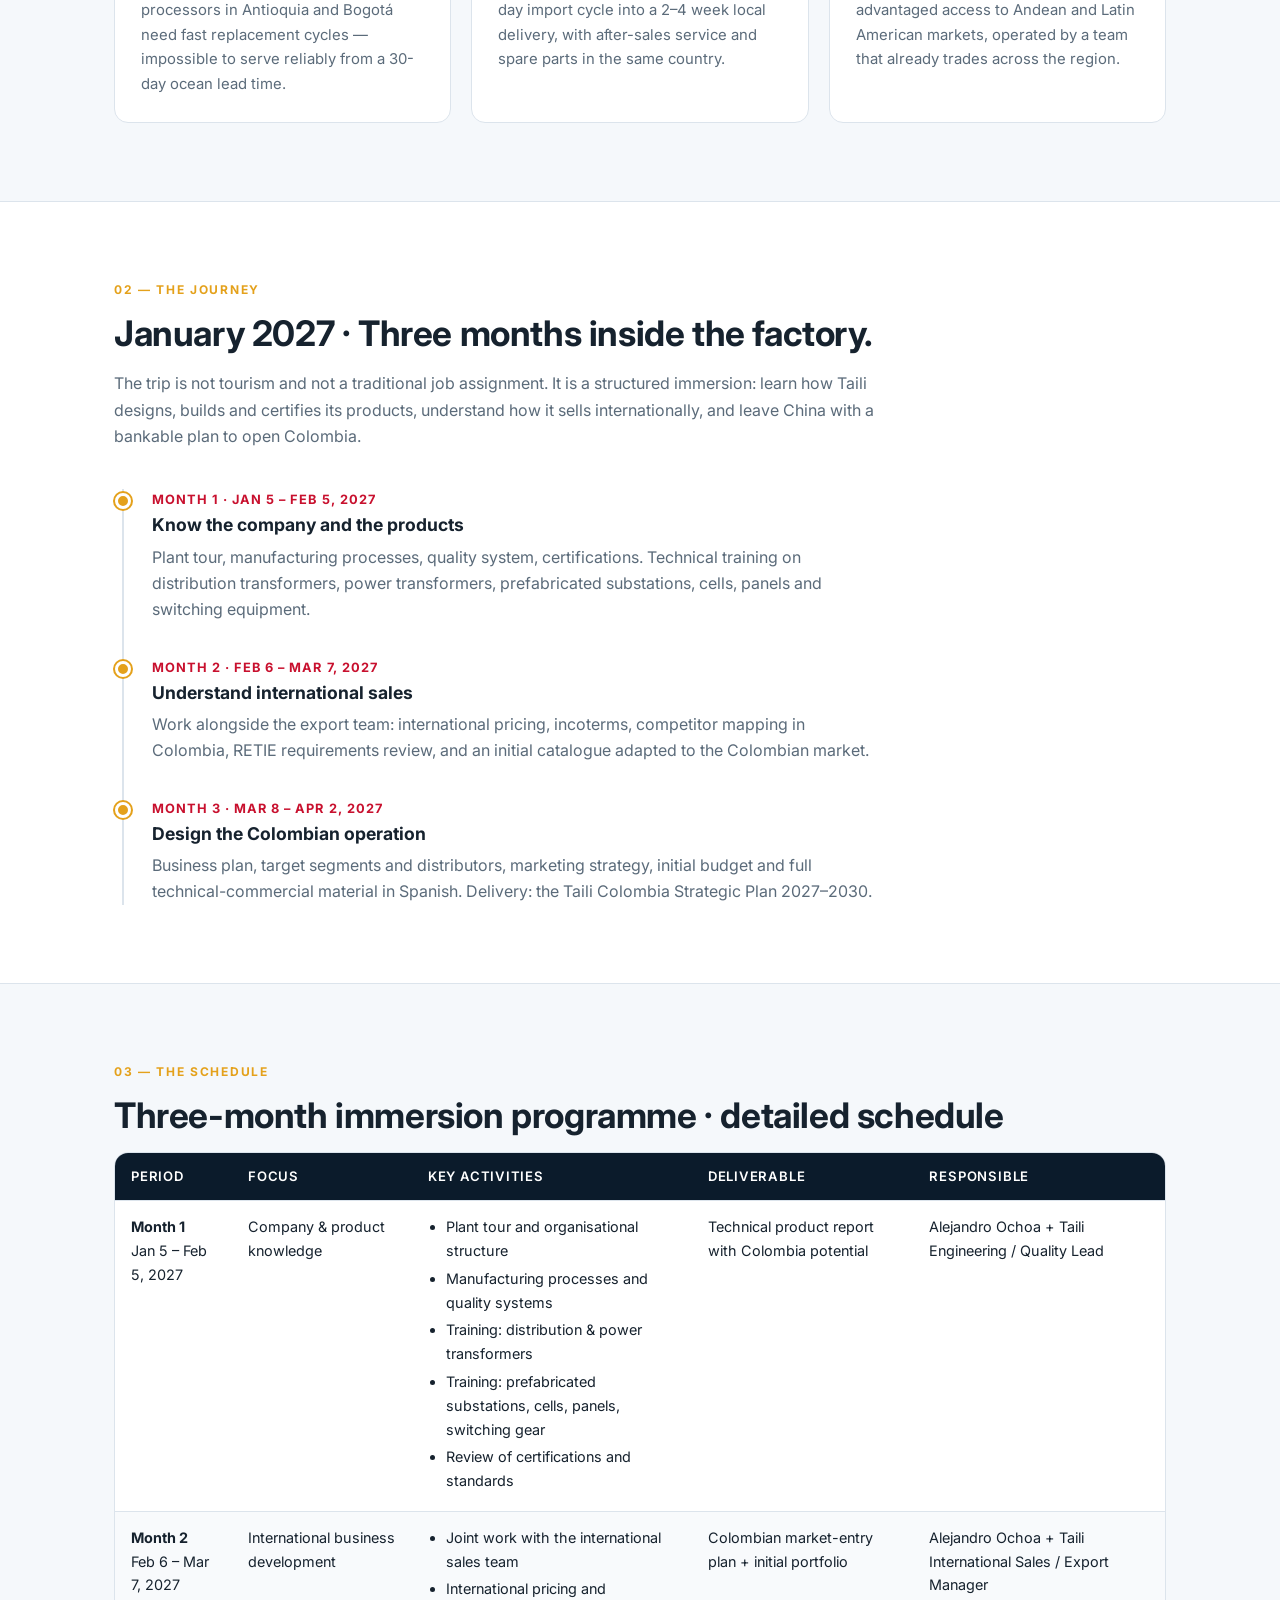
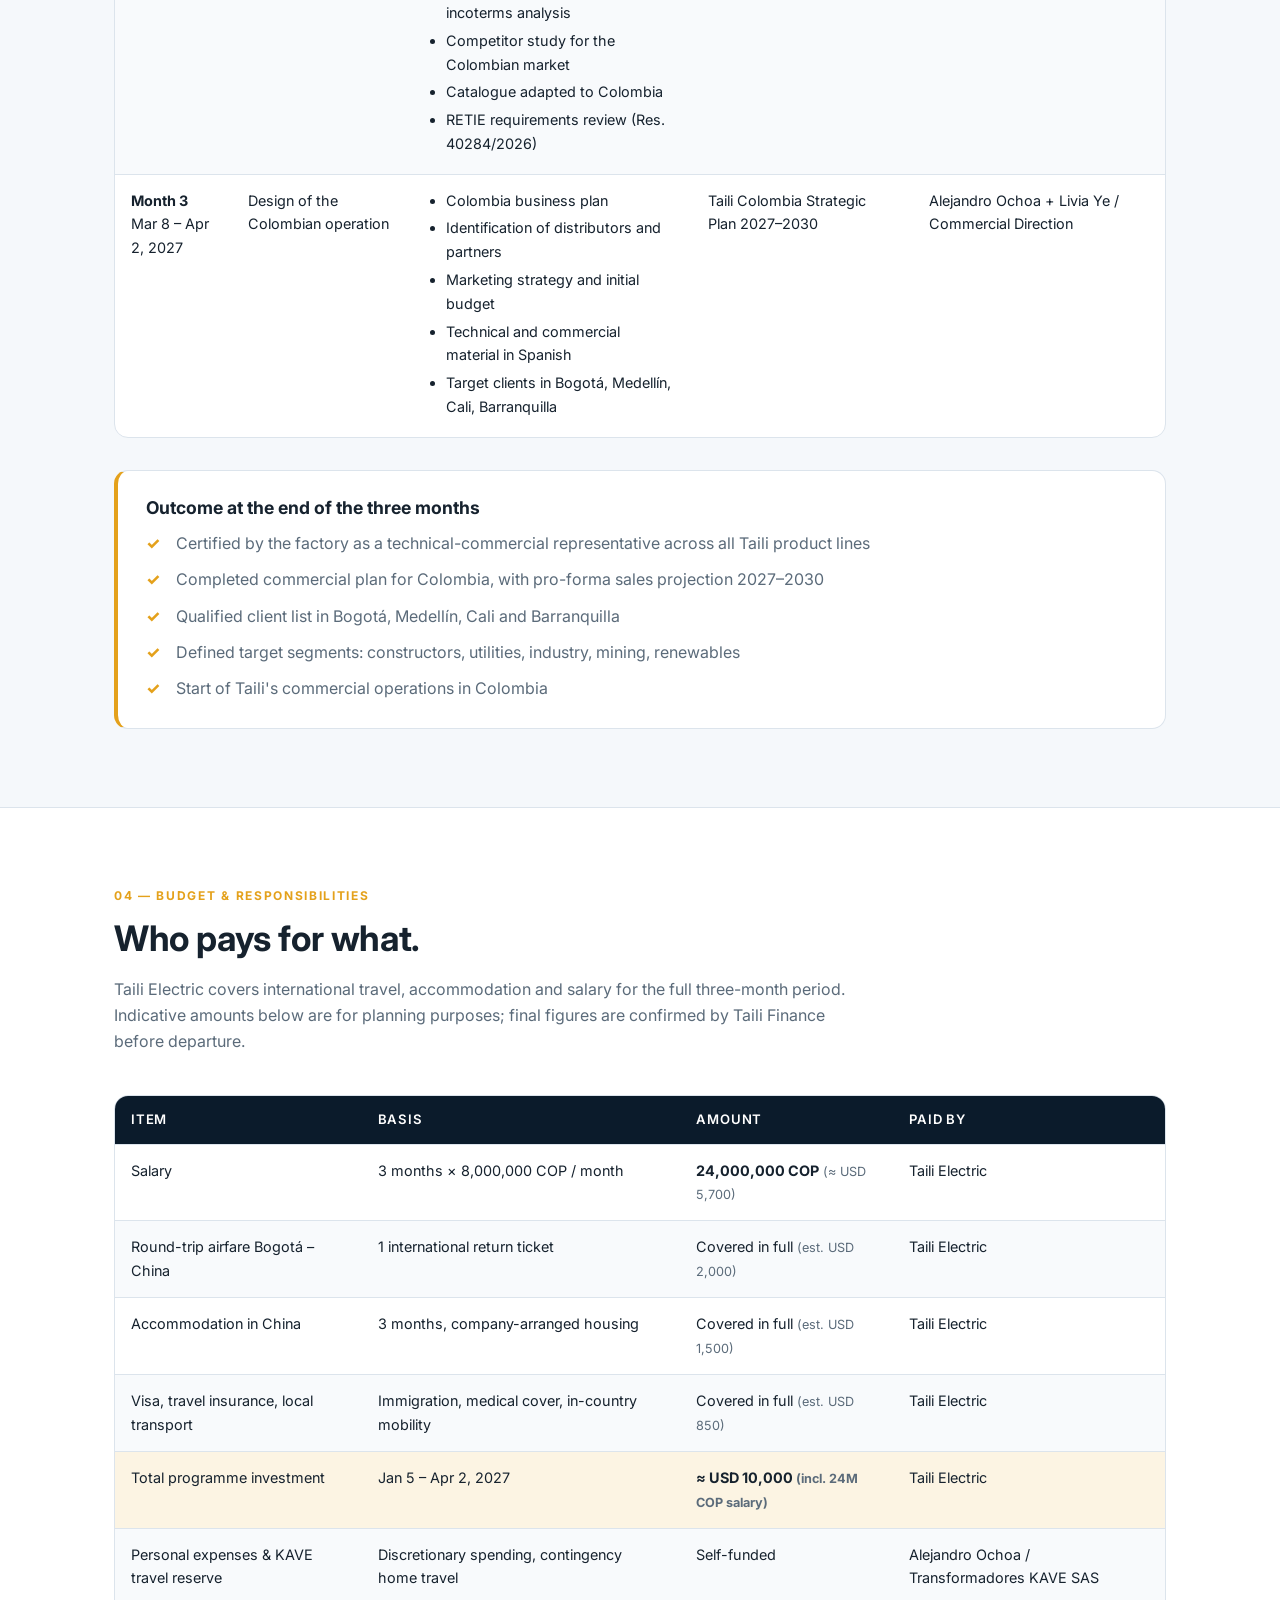
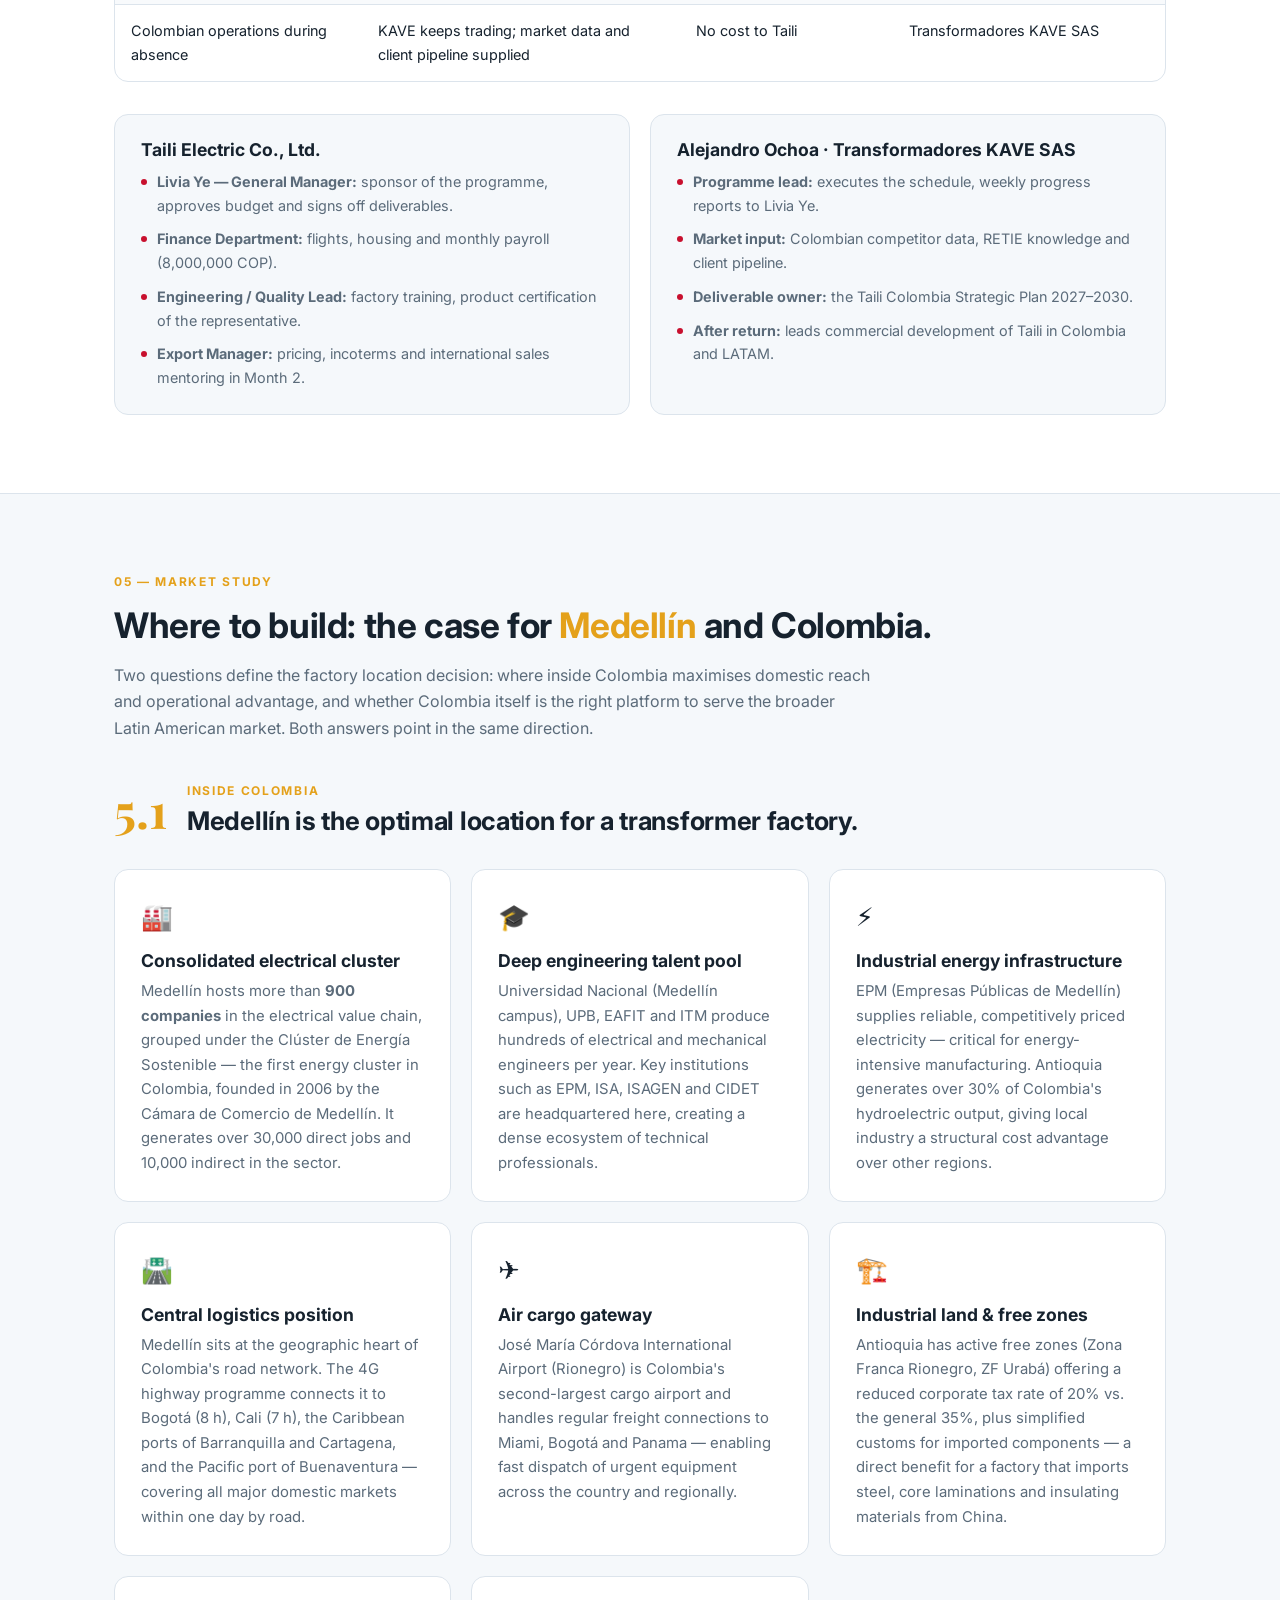
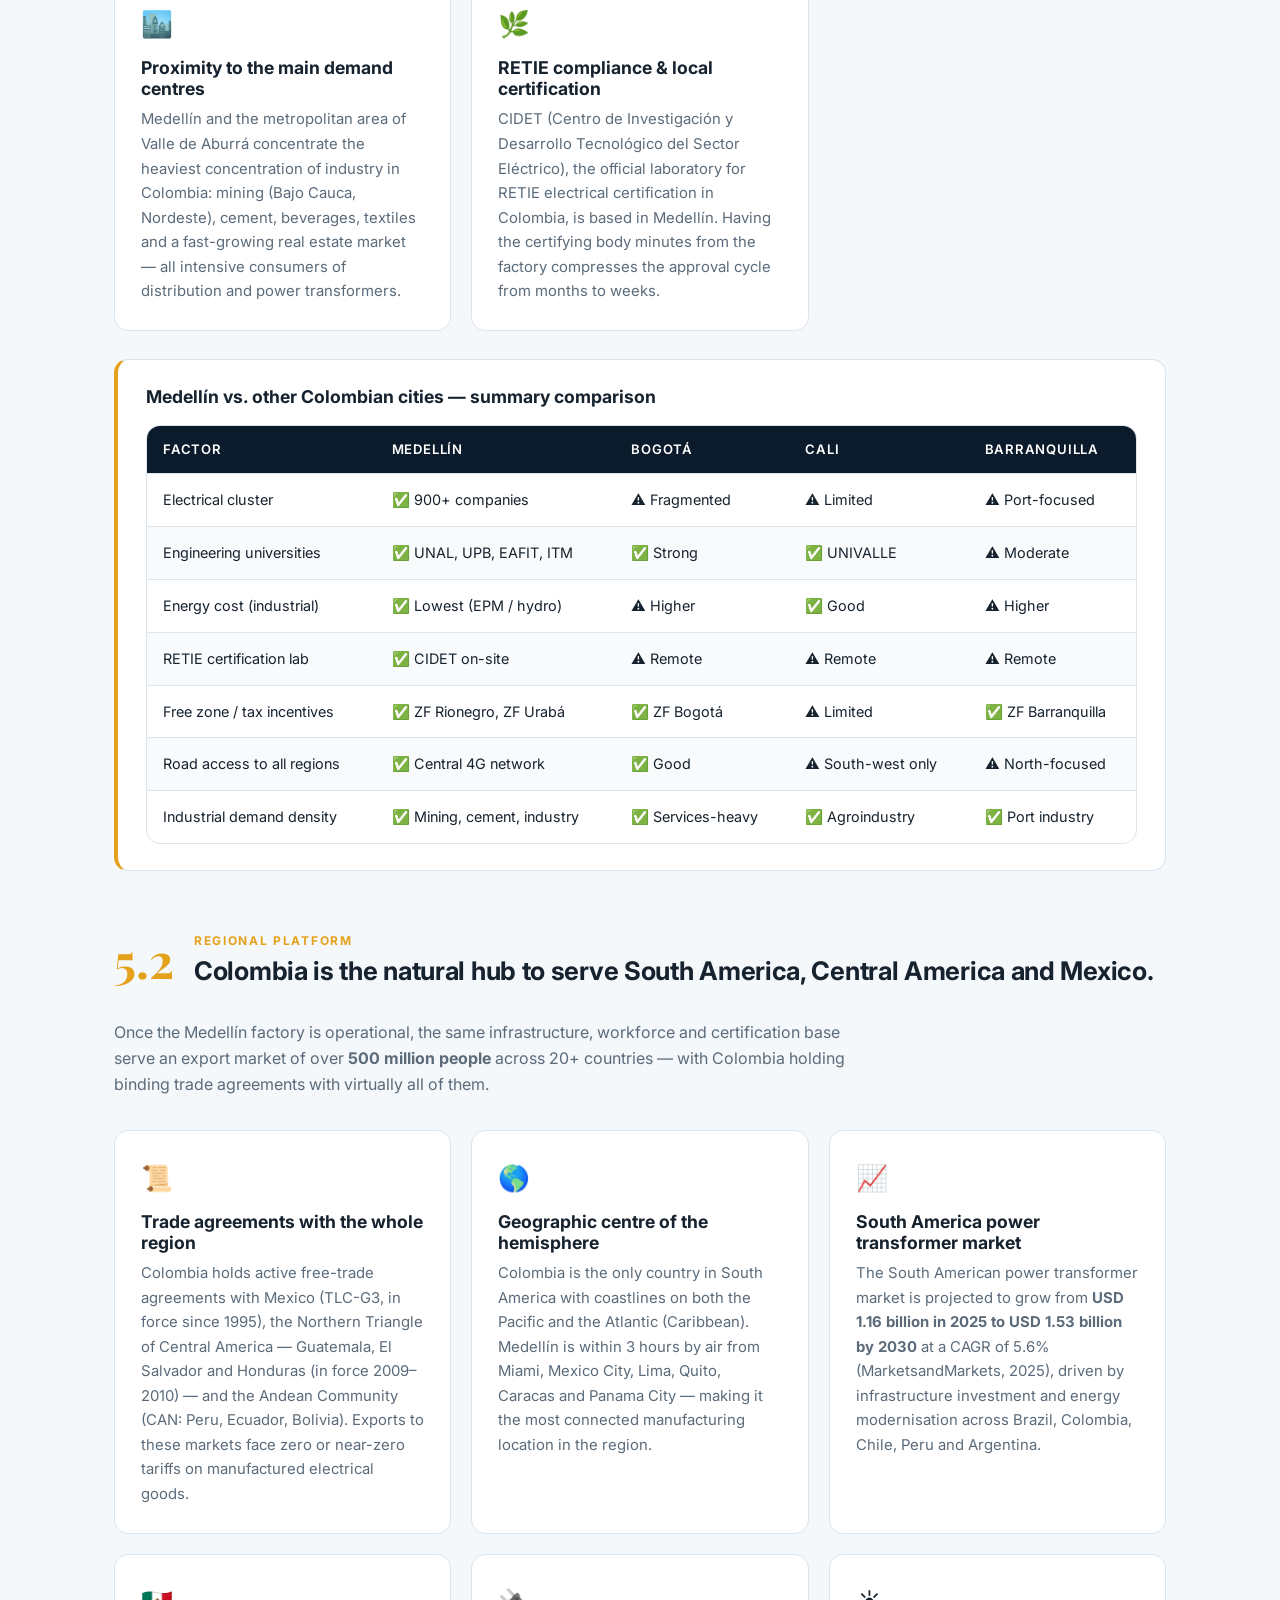
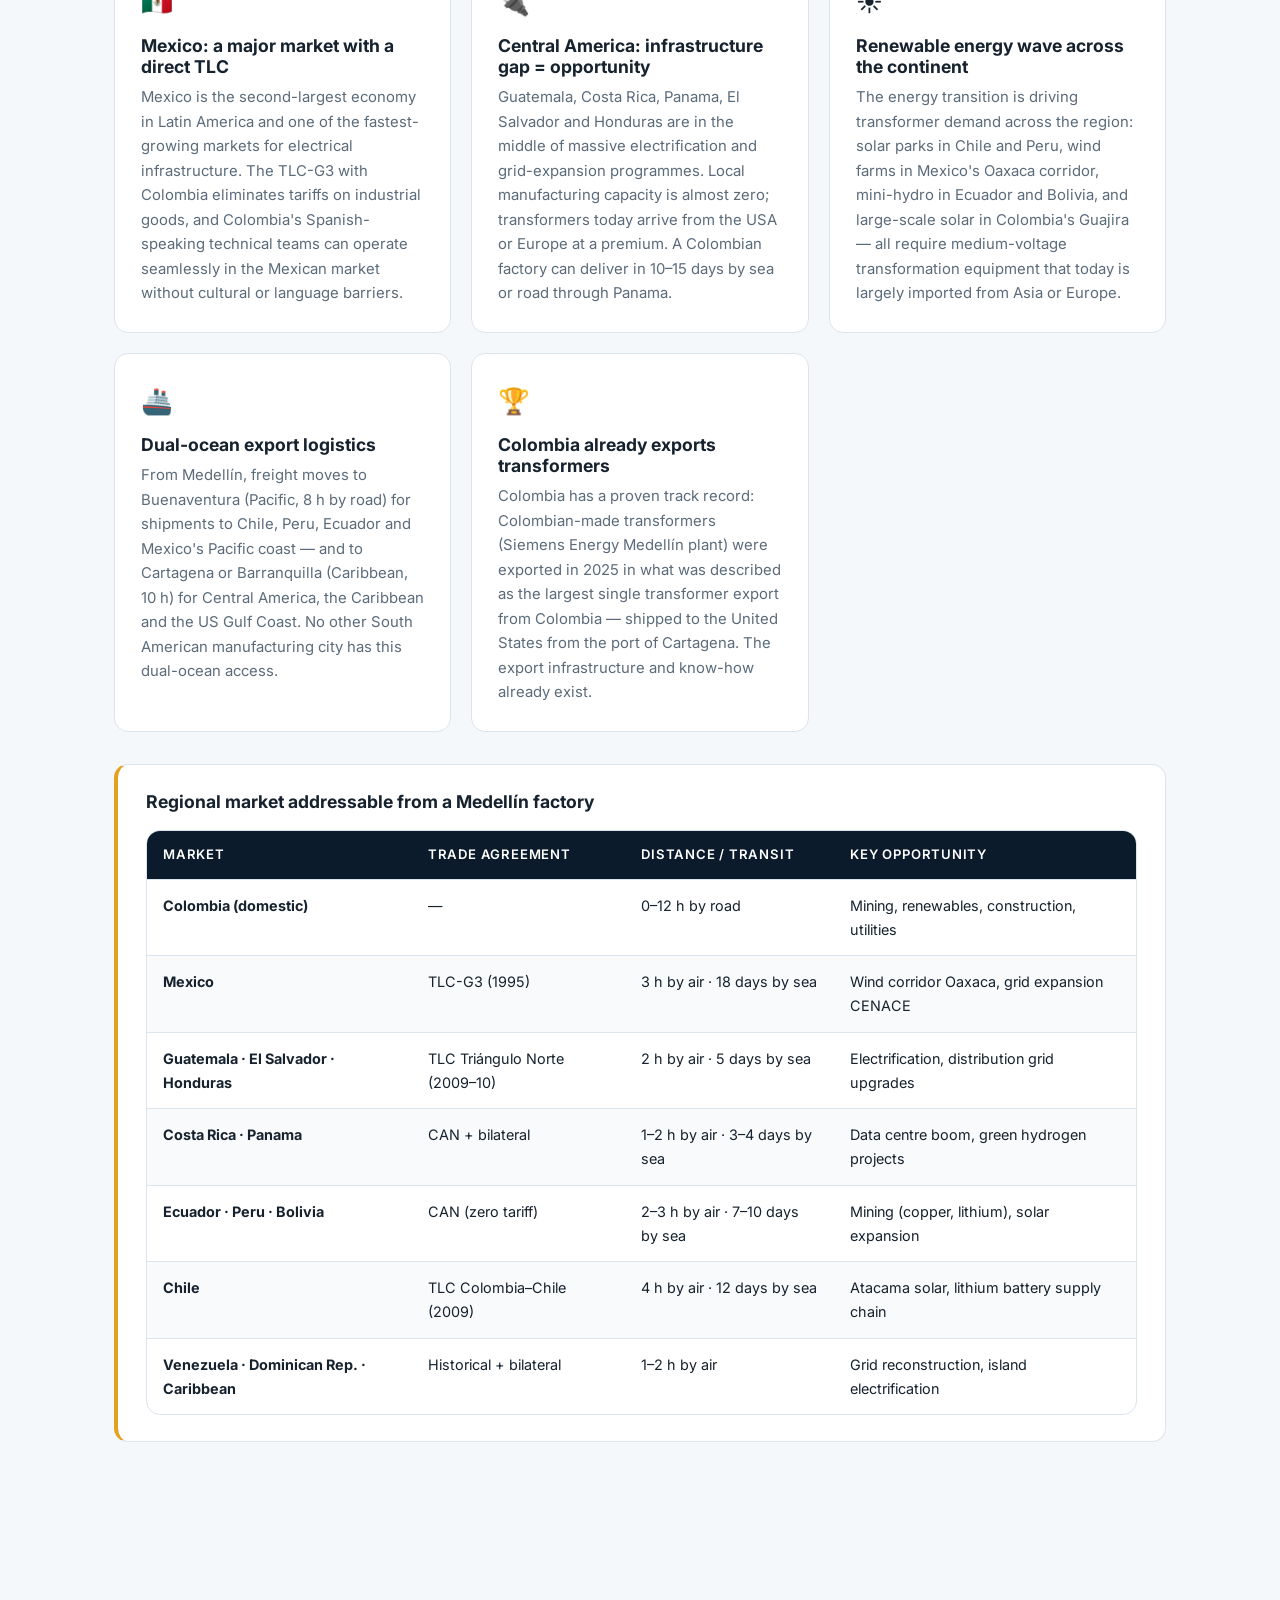
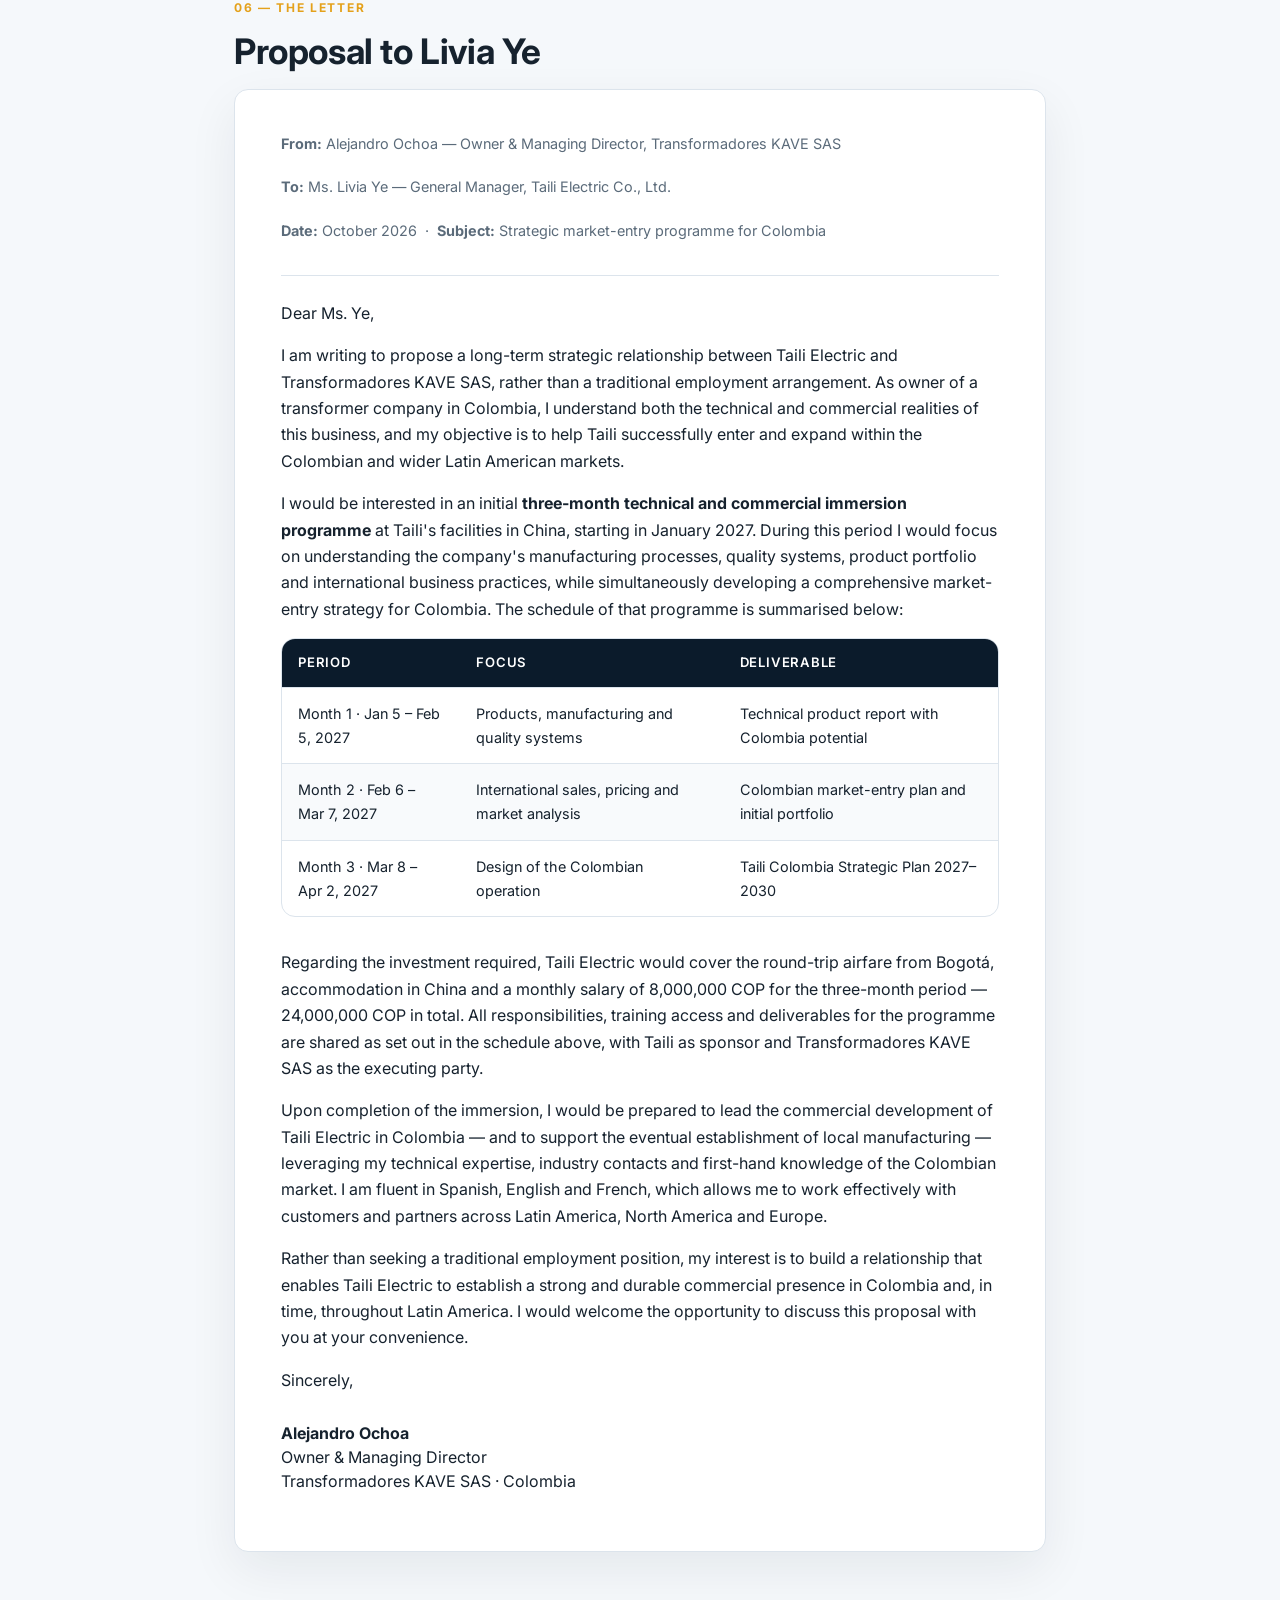
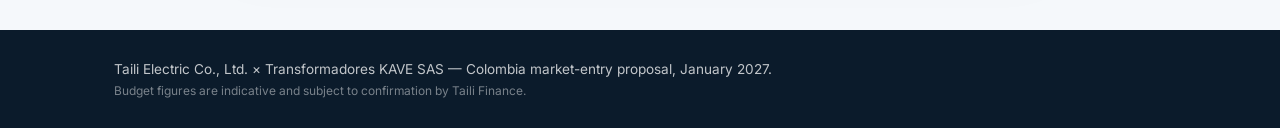
==== commit f555d461: "Add market study section: Medellin factory location and Colombia as regional hub" ====
--- a/index.html
+++ b/index.html
@@ -20,6 +20,7 @@
       <a href="#journey">The Journey</a>
       <a href="#schedule">Schedule</a>
       <a href="#budget">Budget &amp; Roles</a>
+      <a href="#market">Market Study</a>
       <a href="#letter">The Letter</a>
     </nav>
   </div>
@@ -313,10 +314,266 @@
     </div>
   </section>
 
+  <!-- MARKET STUDY -->
+  <section id="market" class="section">
+    <div class="container">
+      <p class="eyebrow">05 — Market Study</p>
+      <h2>Where to build: the case for <em style="color:var(--gold);font-style:normal;">Medellín</em> and Colombia.</h2>
+      <p class="section__intro">
+        Two questions define the factory location decision: where inside Colombia maximises domestic
+        reach and operational advantage, and whether Colombia itself is the right platform to serve
+        the broader Latin American market. Both answers point in the same direction.
+      </p>
+
+      <!-- 5.1 Medellín -->
+      <div class="market-block">
+        <div class="market-heading">
+          <span class="market-num">5.1</span>
+          <div>
+            <p class="eyebrow" style="margin-bottom:4px;">Inside Colombia</p>
+            <h3 class="market-title">Medellín is the optimal location for a transformer factory.</h3>
+          </div>
+        </div>
+
+        <div class="cards" style="margin-bottom:28px;">
+          <article class="card">
+            <span class="card__icon">🏭</span>
+            <h3>Consolidated electrical cluster</h3>
+            <p>Medellín hosts more than <strong>900 companies</strong> in the electrical value chain, grouped under the Clúster de Energía Sostenible — the first energy cluster in Colombia, founded in 2006 by the Cámara de Comercio de Medellín. It generates over 30,000 direct jobs and 10,000 indirect in the sector.</p>
+          </article>
+          <article class="card">
+            <span class="card__icon">🎓</span>
+            <h3>Deep engineering talent pool</h3>
+            <p>Universidad Nacional (Medellín campus), UPB, EAFIT and ITM produce hundreds of electrical and mechanical engineers per year. Key institutions such as EPM, ISA, ISAGEN and CIDET are headquartered here, creating a dense ecosystem of technical professionals.</p>
+          </article>
+          <article class="card">
+            <span class="card__icon">⚡</span>
+            <h3>Industrial energy infrastructure</h3>
+            <p>EPM (Empresas Públicas de Medellín) supplies reliable, competitively priced electricity — critical for energy-intensive manufacturing. Antioquia generates over 30% of Colombia's hydroelectric output, giving local industry a structural cost advantage over other regions.</p>
+          </article>
+          <article class="card">
+            <span class="card__icon">🛣️</span>
+            <h3>Central logistics position</h3>
+            <p>Medellín sits at the geographic heart of Colombia's road network. The 4G highway programme connects it to Bogotá (8 h), Cali (7 h), the Caribbean ports of Barranquilla and Cartagena, and the Pacific port of Buenaventura — covering all major domestic markets within one day by road.</p>
+          </article>
+          <article class="card">
+            <span class="card__icon">✈️</span>
+            <h3>Air cargo gateway</h3>
+            <p>José María Córdova International Airport (Rionegro) is Colombia's second-largest cargo airport and handles regular freight connections to Miami, Bogotá and Panama — enabling fast dispatch of urgent equipment across the country and regionally.</p>
+          </article>
+          <article class="card">
+            <span class="card__icon">🏗️</span>
+            <h3>Industrial land &amp; free zones</h3>
+            <p>Antioquia has active free zones (Zona Franca Rionegro, ZF Urabá) offering a reduced corporate tax rate of 20% vs. the general 35%, plus simplified customs for imported components — a direct benefit for a factory that imports steel, core laminations and insulating materials from China.</p>
+          </article>
+          <article class="card">
+            <span class="card__icon">🏙️</span>
+            <h3>Proximity to the main demand centres</h3>
+            <p>Medellín and the metropolitan area of Valle de Aburrá concentrate the heaviest concentration of industry in Colombia: mining (Bajo Cauca, Nordeste), cement, beverages, textiles and a fast-growing real estate market — all intensive consumers of distribution and power transformers.</p>
+          </article>
+          <article class="card">
+            <span class="card__icon">🌿</span>
+            <h3>RETIE compliance &amp; local certification</h3>
+            <p>CIDET (Centro de Investigación y Desarrollo Tecnológico del Sector Eléctrico), the official laboratory for RETIE electrical certification in Colombia, is based in Medellín. Having the certifying body minutes from the factory compresses the approval cycle from months to weeks.</p>
+          </article>
+        </div>
+
+        <div class="outcome" style="margin-bottom:0;">
+          <h3>Medellín vs. other Colombian cities — summary comparison</h3>
+          <div class="table-wrap" style="margin-top:18px;margin-bottom:0;">
+            <table class="table table--compact">
+              <thead>
+                <tr>
+                  <th>Factor</th>
+                  <th>Medellín</th>
+                  <th>Bogotá</th>
+                  <th>Cali</th>
+                  <th>Barranquilla</th>
+                </tr>
+              </thead>
+              <tbody>
+                <tr>
+                  <td data-label="Factor">Electrical cluster</td>
+                  <td data-label="Medellín">✅ 900+ companies</td>
+                  <td data-label="Bogotá">⚠️ Fragmented</td>
+                  <td data-label="Cali">⚠️ Limited</td>
+                  <td data-label="Barranquilla">⚠️ Port-focused</td>
+                </tr>
+                <tr>
+                  <td data-label="Factor">Engineering universities</td>
+                  <td data-label="Medellín">✅ UNAL, UPB, EAFIT, ITM</td>
+                  <td data-label="Bogotá">✅ Strong</td>
+                  <td data-label="Cali">✅ UNIVALLE</td>
+                  <td data-label="Barranquilla">⚠️ Moderate</td>
+                </tr>
+                <tr>
+                  <td data-label="Factor">Energy cost (industrial)</td>
+                  <td data-label="Medellín">✅ Lowest (EPM / hydro)</td>
+                  <td data-label="Bogotá">⚠️ Higher</td>
+                  <td data-label="Cali">✅ Good</td>
+                  <td data-label="Barranquilla">⚠️ Higher</td>
+                </tr>
+                <tr>
+                  <td data-label="Factor">RETIE certification lab</td>
+                  <td data-label="Medellín">✅ CIDET on-site</td>
+                  <td data-label="Bogotá">⚠️ Remote</td>
+                  <td data-label="Cali">⚠️ Remote</td>
+                  <td data-label="Barranquilla">⚠️ Remote</td>
+                </tr>
+                <tr>
+                  <td data-label="Factor">Free zone / tax incentives</td>
+                  <td data-label="Medellín">✅ ZF Rionegro, ZF Urabá</td>
+                  <td data-label="Bogotá">✅ ZF Bogotá</td>
+                  <td data-label="Cali">⚠️ Limited</td>
+                  <td data-label="Barranquilla">✅ ZF Barranquilla</td>
+                </tr>
+                <tr>
+                  <td data-label="Factor">Road access to all regions</td>
+                  <td data-label="Medellín">✅ Central 4G network</td>
+                  <td data-label="Bogotá">✅ Good</td>
+                  <td data-label="Cali">⚠️ South-west only</td>
+                  <td data-label="Barranquilla">⚠️ North-focused</td>
+                </tr>
+                <tr>
+                  <td data-label="Factor">Industrial demand density</td>
+                  <td data-label="Medellín">✅ Mining, cement, industry</td>
+                  <td data-label="Bogotá">✅ Services-heavy</td>
+                  <td data-label="Cali">✅ Agroindustry</td>
+                  <td data-label="Barranquilla">✅ Port industry</td>
+                </tr>
+              </tbody>
+            </table>
+          </div>
+        </div>
+      </div>
+
+      <!-- 5.2 Colombia as regional hub -->
+      <div class="market-block" style="margin-top:60px;">
+        <div class="market-heading">
+          <span class="market-num">5.2</span>
+          <div>
+            <p class="eyebrow" style="margin-bottom:4px;">Regional Platform</p>
+            <h3 class="market-title">Colombia is the natural hub to serve South America, Central America and Mexico.</h3>
+          </div>
+        </div>
+
+        <p style="color:var(--muted);max-width:760px;margin-bottom:32px;">
+          Once the Medellín factory is operational, the same infrastructure, workforce and certification
+          base serve an export market of over <strong>500 million people</strong> across 20+ countries —
+          with Colombia holding binding trade agreements with virtually all of them.
+        </p>
+
+        <div class="cards" style="margin-bottom:32px;">
+          <article class="card">
+            <span class="card__icon">📜</span>
+            <h3>Trade agreements with the whole region</h3>
+            <p>Colombia holds active free-trade agreements with Mexico (TLC-G3, in force since 1995), the Northern Triangle of Central America — Guatemala, El Salvador and Honduras (in force 2009–2010) — and the Andean Community (CAN: Peru, Ecuador, Bolivia). Exports to these markets face zero or near-zero tariffs on manufactured electrical goods.</p>
+          </article>
+          <article class="card">
+            <span class="card__icon">🌎</span>
+            <h3>Geographic centre of the hemisphere</h3>
+            <p>Colombia is the only country in South America with coastlines on both the Pacific and the Atlantic (Caribbean). Medellín is within 3 hours by air from Miami, Mexico City, Lima, Quito, Caracas and Panama City — making it the most connected manufacturing location in the region.</p>
+          </article>
+          <article class="card">
+            <span class="card__icon">📈</span>
+            <h3>South America power transformer market</h3>
+            <p>The South American power transformer market is projected to grow from <strong>USD 1.16 billion in 2025 to USD 1.53 billion by 2030</strong> at a CAGR of 5.6% (MarketsandMarkets, 2025), driven by infrastructure investment and energy modernisation across Brazil, Colombia, Chile, Peru and Argentina.</p>
+          </article>
+          <article class="card">
+            <span class="card__icon">🇲🇽</span>
+            <h3>Mexico: a major market with a direct TLC</h3>
+            <p>Mexico is the second-largest economy in Latin America and one of the fastest-growing markets for electrical infrastructure. The TLC-G3 with Colombia eliminates tariffs on industrial goods, and Colombia's Spanish-speaking technical teams can operate seamlessly in the Mexican market without cultural or language barriers.</p>
+          </article>
+          <article class="card">
+            <span class="card__icon">🔌</span>
+            <h3>Central America: infrastructure gap = opportunity</h3>
+            <p>Guatemala, Costa Rica, Panama, El Salvador and Honduras are in the middle of massive electrification and grid-expansion programmes. Local manufacturing capacity is almost zero; transformers today arrive from the USA or Europe at a premium. A Colombian factory can deliver in 10–15 days by sea or road through Panama.</p>
+          </article>
+          <article class="card">
+            <span class="card__icon">☀️</span>
+            <h3>Renewable energy wave across the continent</h3>
+            <p>The energy transition is driving transformer demand across the region: solar parks in Chile and Peru, wind farms in Mexico's Oaxaca corridor, mini-hydro in Ecuador and Bolivia, and large-scale solar in Colombia's Guajira — all require medium-voltage transformation equipment that today is largely imported from Asia or Europe.</p>
+          </article>
+          <article class="card">
+            <span class="card__icon">🚢</span>
+            <h3>Dual-ocean export logistics</h3>
+            <p>From Medellín, freight moves to Buenaventura (Pacific, 8 h by road) for shipments to Chile, Peru, Ecuador and Mexico's Pacific coast — and to Cartagena or Barranquilla (Caribbean, 10 h) for Central America, the Caribbean and the US Gulf Coast. No other South American manufacturing city has this dual-ocean access.</p>
+          </article>
+          <article class="card">
+            <span class="card__icon">🏆</span>
+            <h3>Colombia already exports transformers</h3>
+            <p>Colombia has a proven track record: Colombian-made transformers (Siemens Energy Medellín plant) were exported in 2025 in what was described as the largest single transformer export from Colombia — shipped to the United States from the port of Cartagena. The export infrastructure and know-how already exist.</p>
+          </article>
+        </div>
+
+        <div class="outcome">
+          <h3>Regional market addressable from a Medellín factory</h3>
+          <div class="table-wrap" style="margin-top:18px;margin-bottom:0;">
+            <table class="table table--compact">
+              <thead>
+                <tr>
+                  <th>Market</th>
+                  <th>Trade agreement</th>
+                  <th>Distance / transit</th>
+                  <th>Key opportunity</th>
+                </tr>
+              </thead>
+              <tbody>
+                <tr>
+                  <td data-label="Market"><strong>Colombia (domestic)</strong></td>
+                  <td data-label="Trade agreement">—</td>
+                  <td data-label="Distance / transit">0–12 h by road</td>
+                  <td data-label="Key opportunity">Mining, renewables, construction, utilities</td>
+                </tr>
+                <tr>
+                  <td data-label="Market"><strong>Mexico</strong></td>
+                  <td data-label="Trade agreement">TLC-G3 (1995)</td>
+                  <td data-label="Distance / transit">3 h by air · 18 days by sea</td>
+                  <td data-label="Key opportunity">Wind corridor Oaxaca, grid expansion CENACE</td>
+                </tr>
+                <tr>
+                  <td data-label="Market"><strong>Guatemala · El Salvador · Honduras</strong></td>
+                  <td data-label="Trade agreement">TLC Triángulo Norte (2009–10)</td>
+                  <td data-label="Distance / transit">2 h by air · 5 days by sea</td>
+                  <td data-label="Key opportunity">Electrification, distribution grid upgrades</td>
+                </tr>
+                <tr>
+                  <td data-label="Market"><strong>Costa Rica · Panama</strong></td>
+                  <td data-label="Trade agreement">CAN + bilateral</td>
+                  <td data-label="Distance / transit">1–2 h by air · 3–4 days by sea</td>
+                  <td data-label="Key opportunity">Data centre boom, green hydrogen projects</td>
+                </tr>
+                <tr>
+                  <td data-label="Market"><strong>Ecuador · Peru · Bolivia</strong></td>
+                  <td data-label="Trade agreement">CAN (zero tariff)</td>
+                  <td data-label="Distance / transit">2–3 h by air · 7–10 days by sea</td>
+                  <td data-label="Key opportunity">Mining (copper, lithium), solar expansion</td>
+                </tr>
+                <tr>
+                  <td data-label="Market"><strong>Chile</strong></td>
+                  <td data-label="Trade agreement">TLC Colombia–Chile (2009)</td>
+                  <td data-label="Distance / transit">4 h by air · 12 days by sea</td>
+                  <td data-label="Key opportunity">Atacama solar, lithium battery supply chain</td>
+                </tr>
+                <tr>
+                  <td data-label="Market"><strong>Venezuela · Dominican Rep. · Caribbean</strong></td>
+                  <td data-label="Trade agreement">Historical + bilateral</td>
+                  <td data-label="Distance / transit">1–2 h by air</td>
+                  <td data-label="Key opportunity">Grid reconstruction, island electrification</td>
+                </tr>
+              </tbody>
+            </table>
+          </div>
+        </div>
+      </div>
+
+    </div>
+  </section>
+
   <!-- LETTER -->
   <section id="letter" class="section">
     <div class="container container--narrow">
-      <p class="eyebrow">05 — The Letter</p>
+      <p class="eyebrow">06 — The Letter</p>
       <h2>Proposal to Livia Ye</h2>
 
       <article class="letter">
--- a/styles.css
+++ b/styles.css
@@ -393,3 +393,36 @@
   }
   .table tbody tr:nth-child(even) { background: transparent; }
 }
+
+/* Market Study */
+.market-block { margin-bottom: 0; }
+
+.market-heading {
+  display: flex;
+  align-items: flex-start;
+  gap: 20px;
+  margin-bottom: 32px;
+}
+
+.market-num {
+  font-family: "Playfair Display", Georgia, serif;
+  font-size: 3rem;
+  font-weight: 700;
+  color: var(--gold);
+  line-height: 1;
+  flex-shrink: 0;
+  margin-top: 4px;
+}
+
+.market-title {
+  font-size: clamp(1.15rem, 2.5vw, 1.6rem);
+  font-weight: 700;
+  line-height: 1.25;
+  letter-spacing: -0.3px;
+  margin-bottom: 0;
+}
+
+@media (max-width: 560px) {
+  .market-heading { flex-direction: column; gap: 8px; }
+  .market-num { font-size: 2rem; }
+}
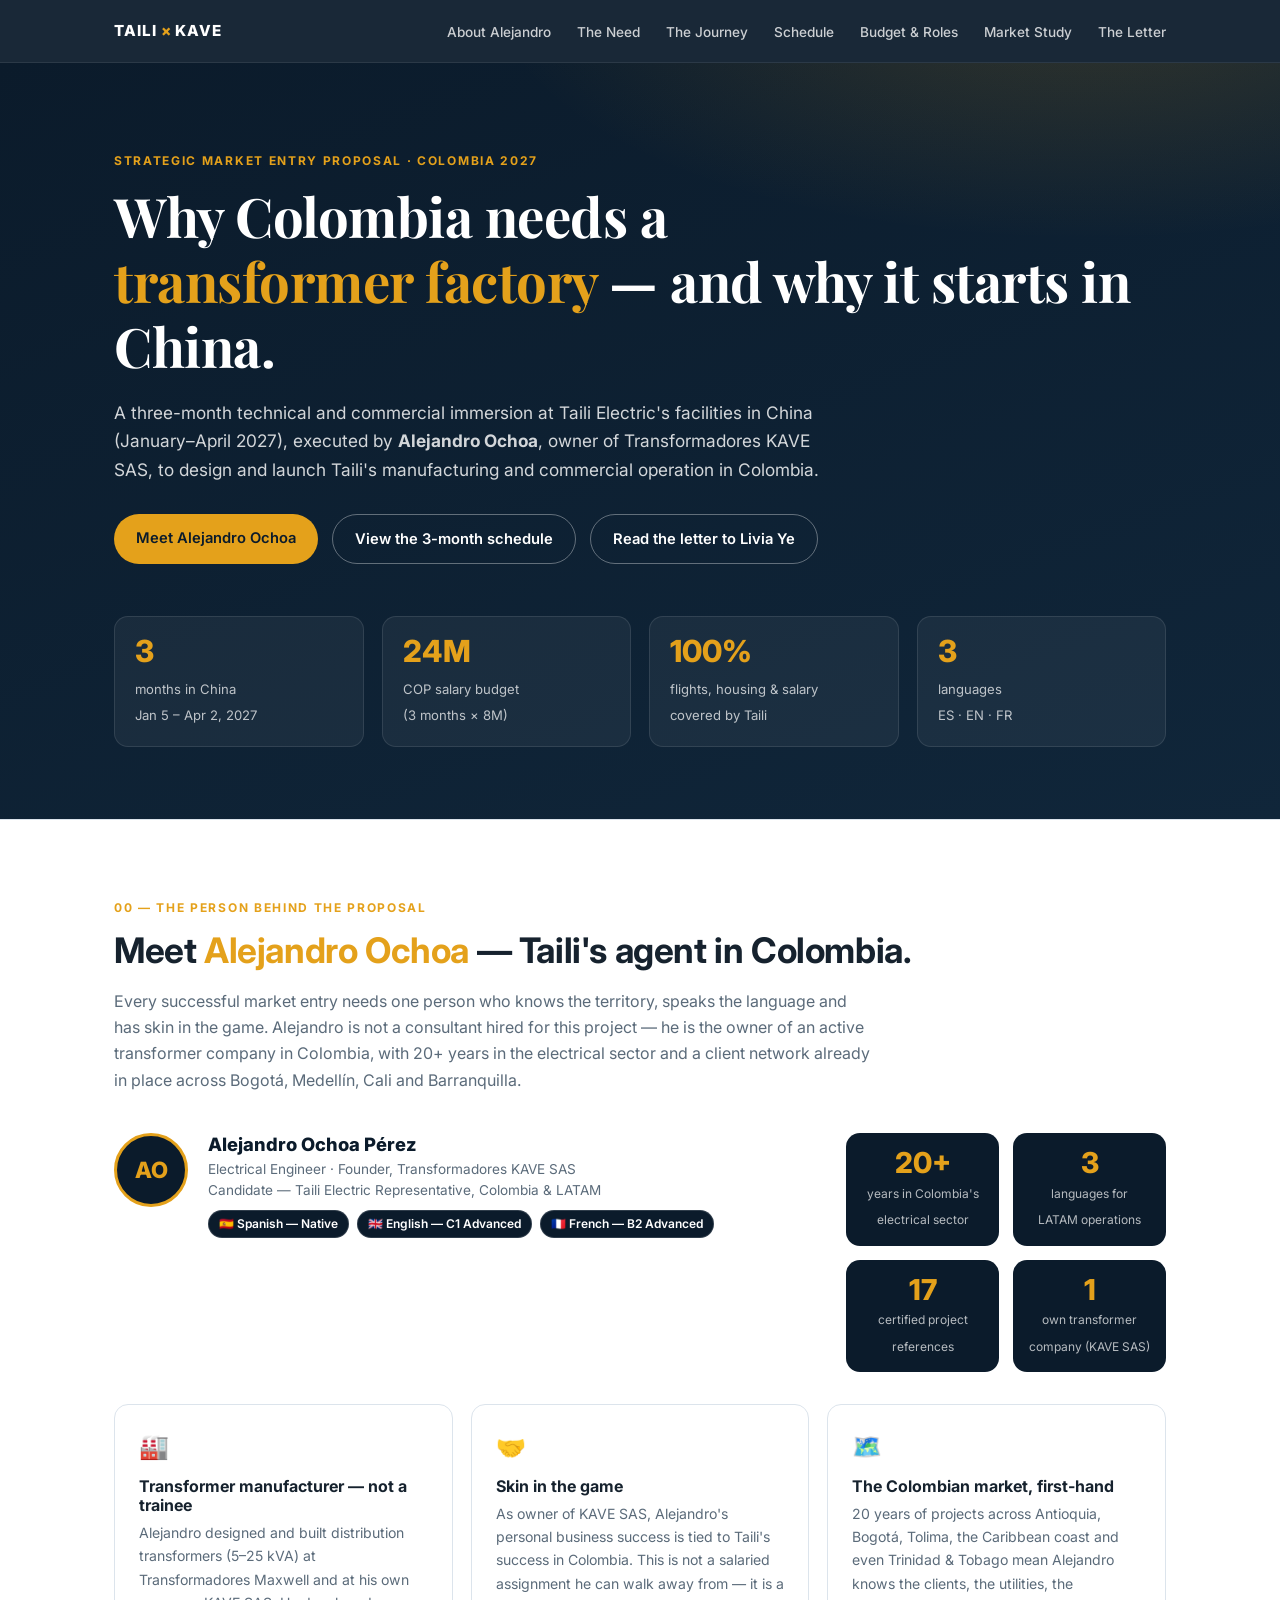
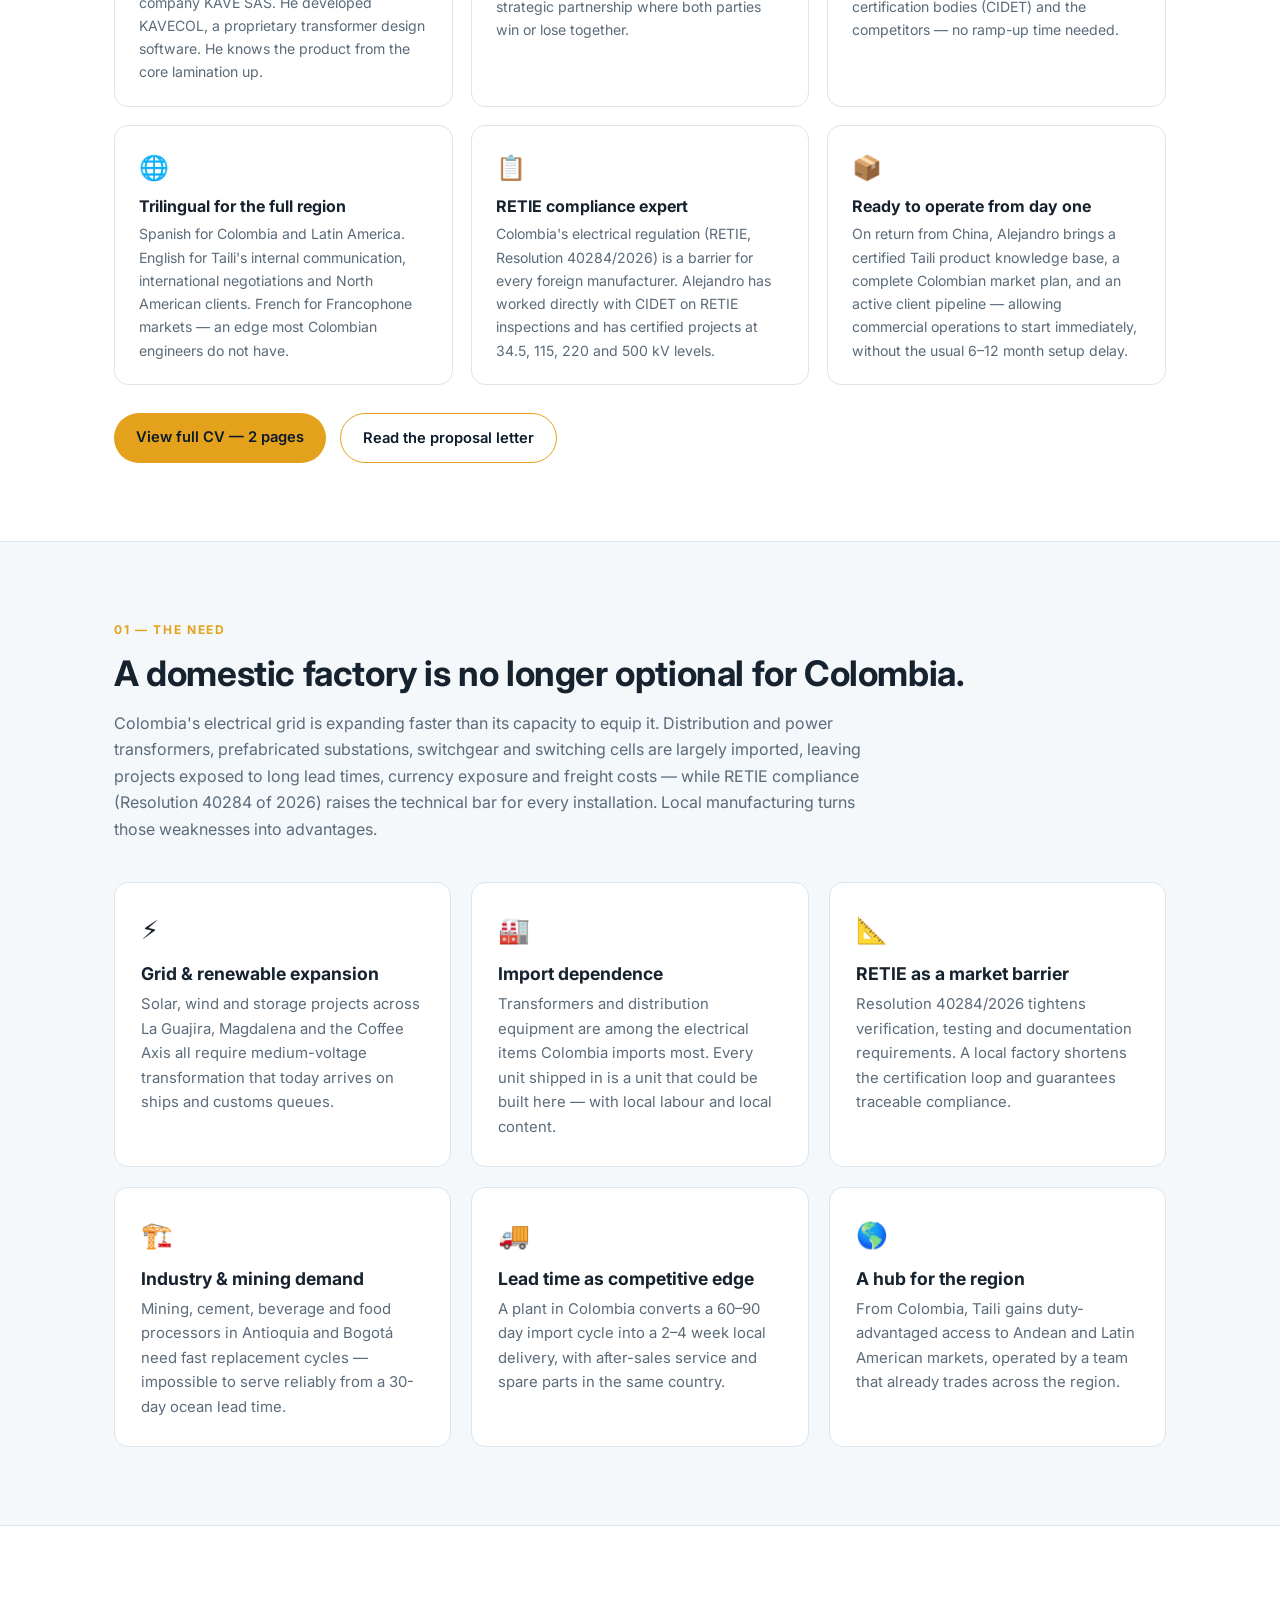
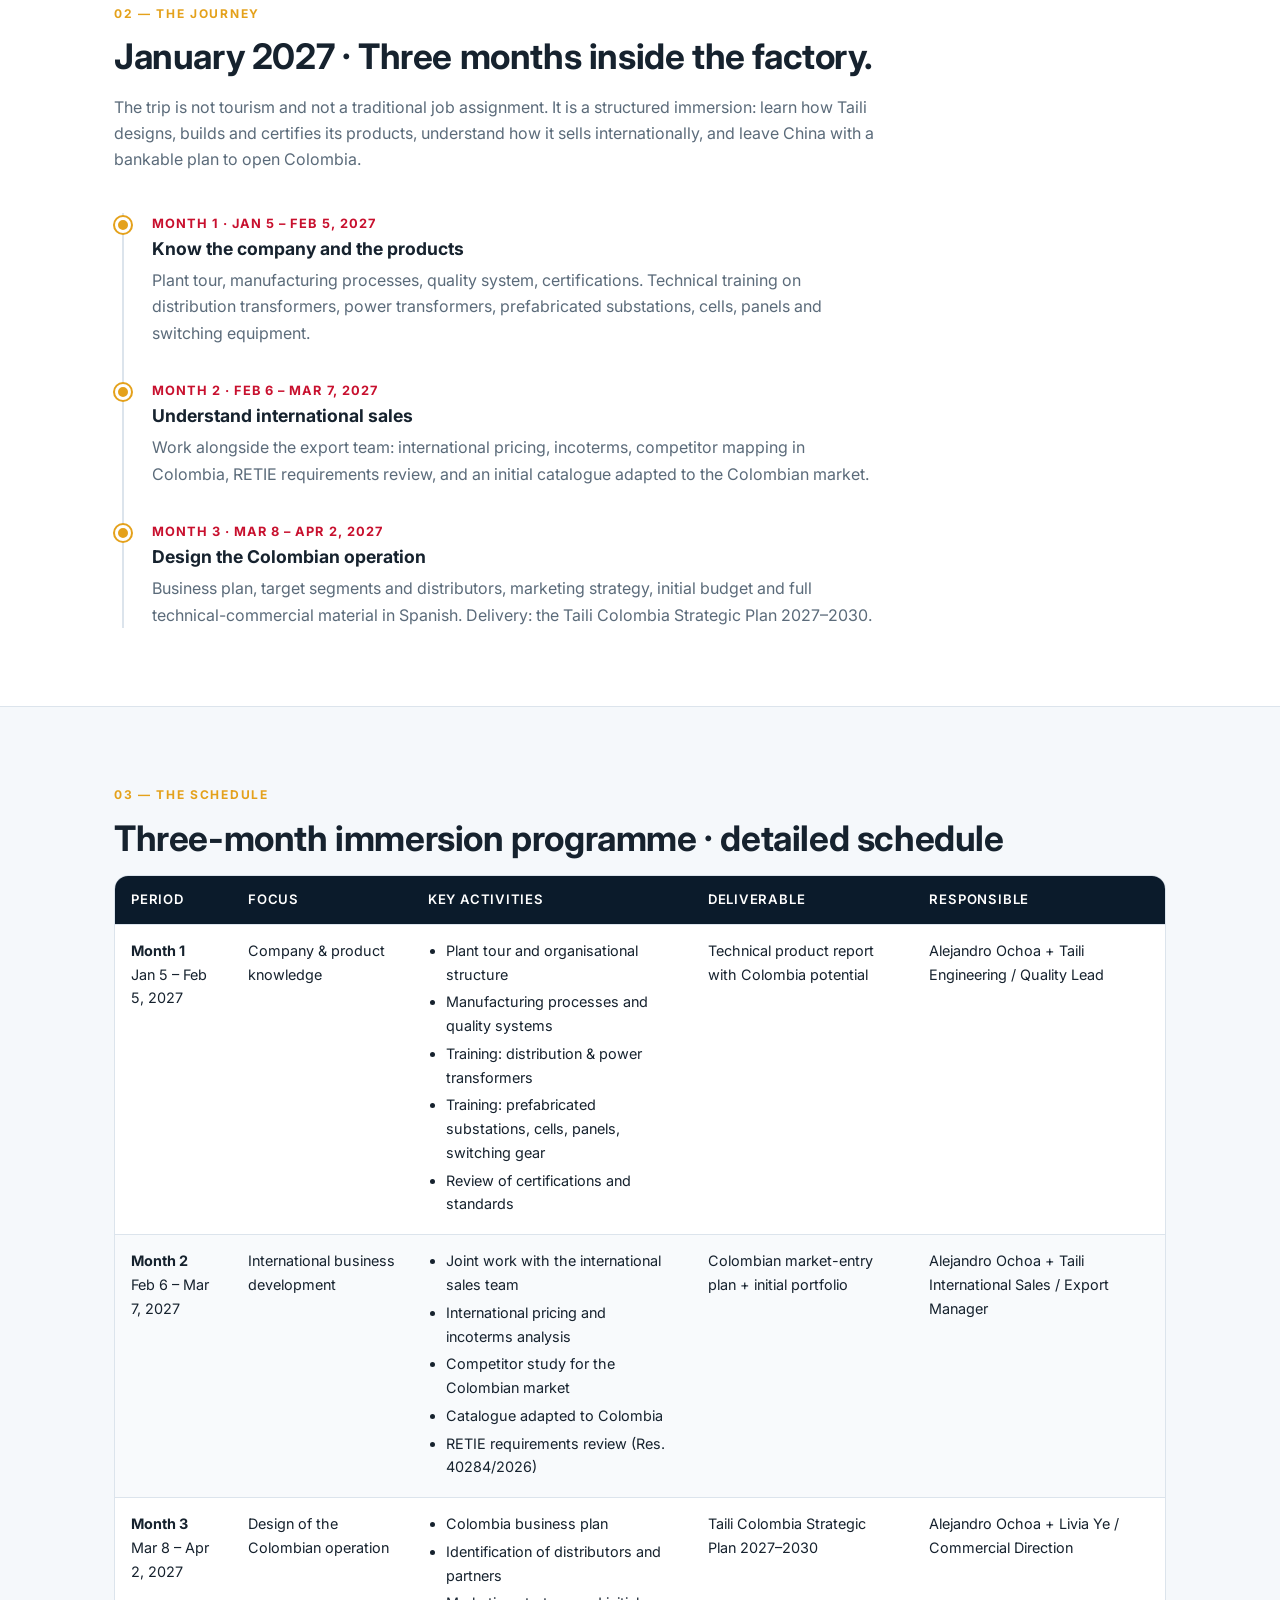
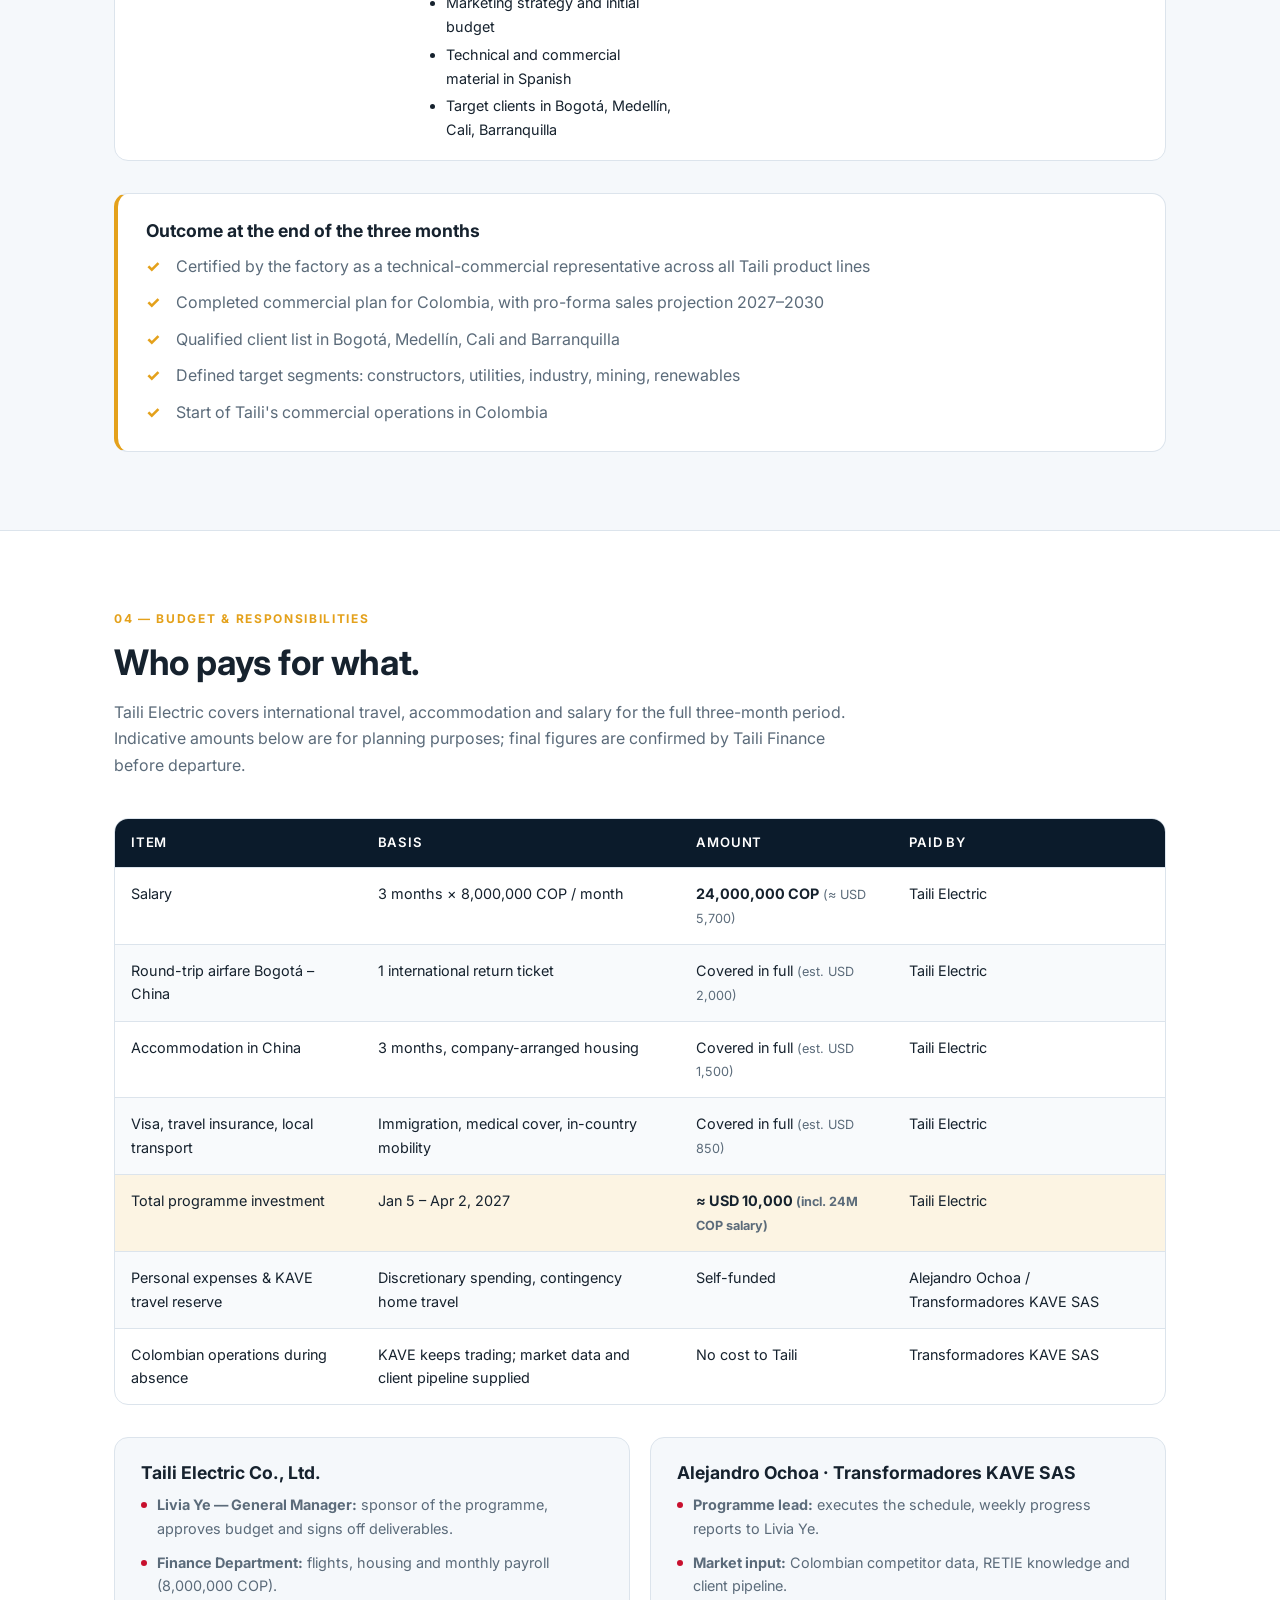
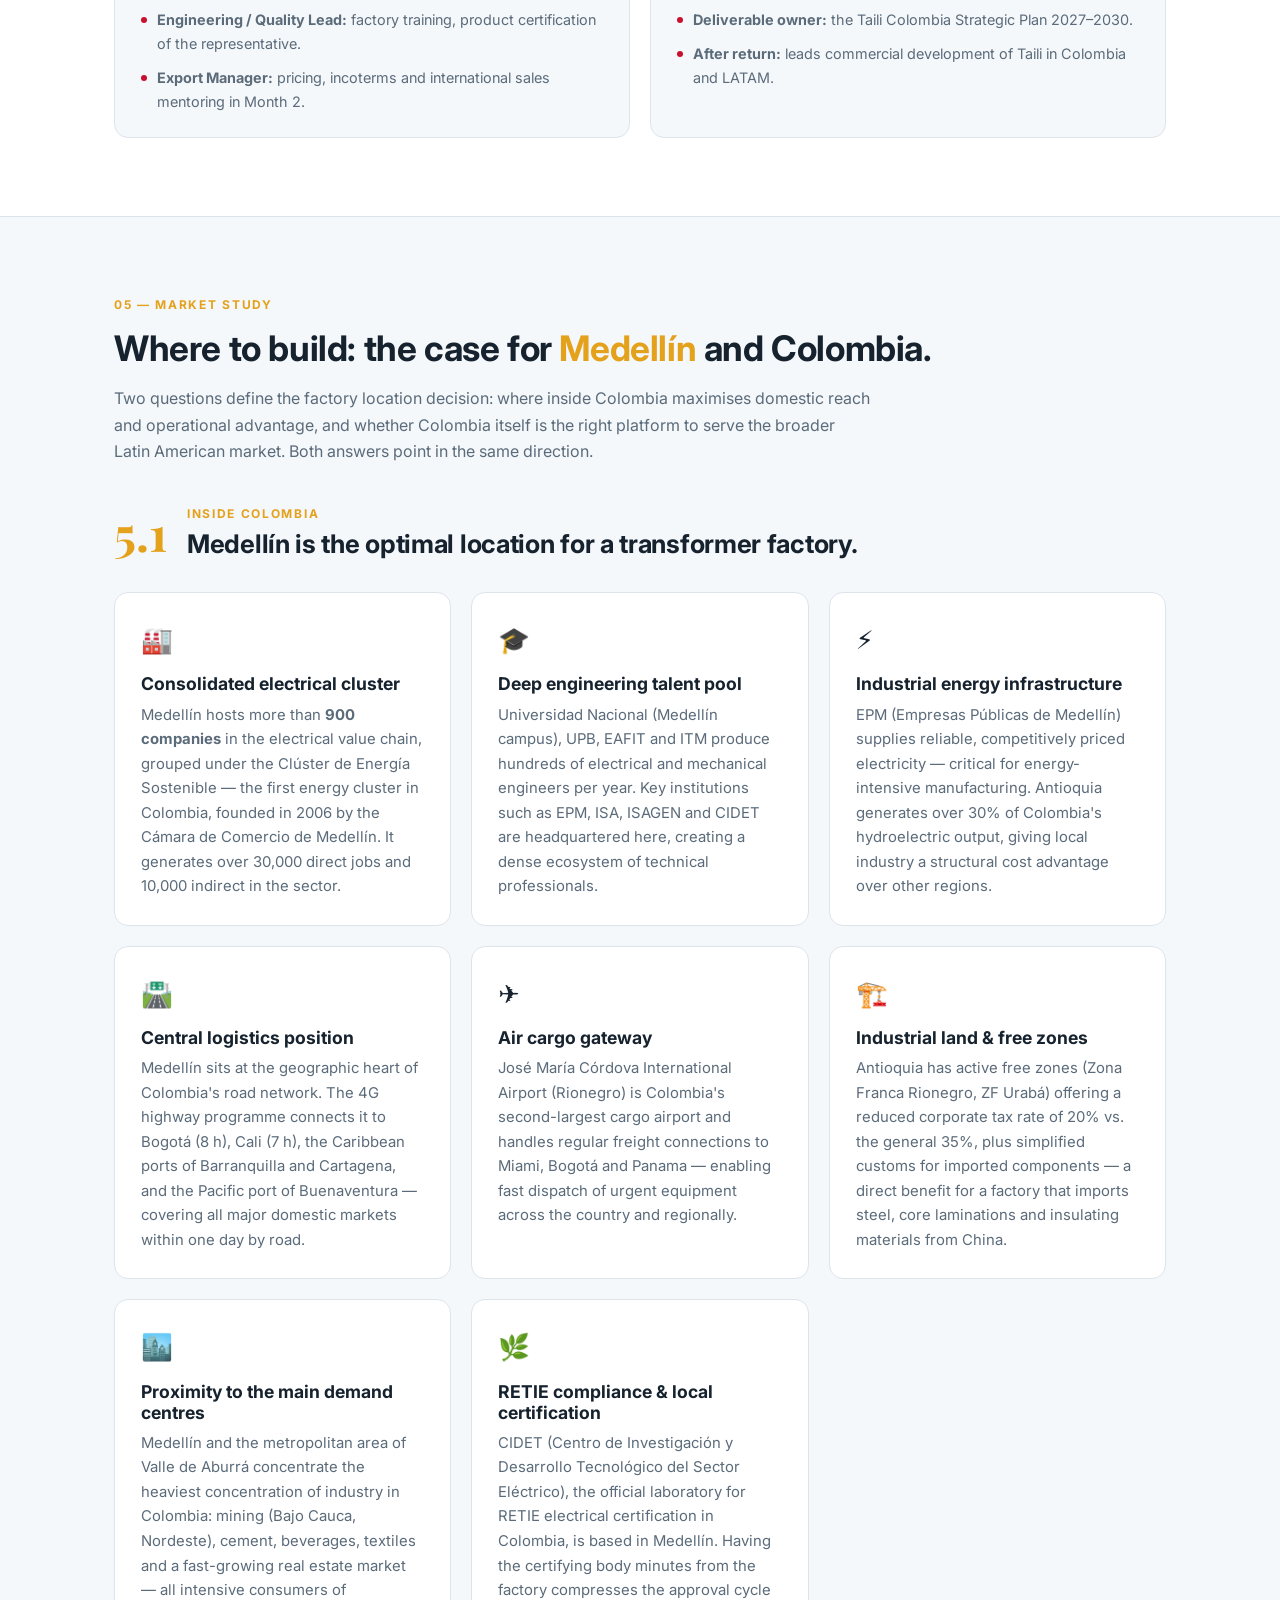
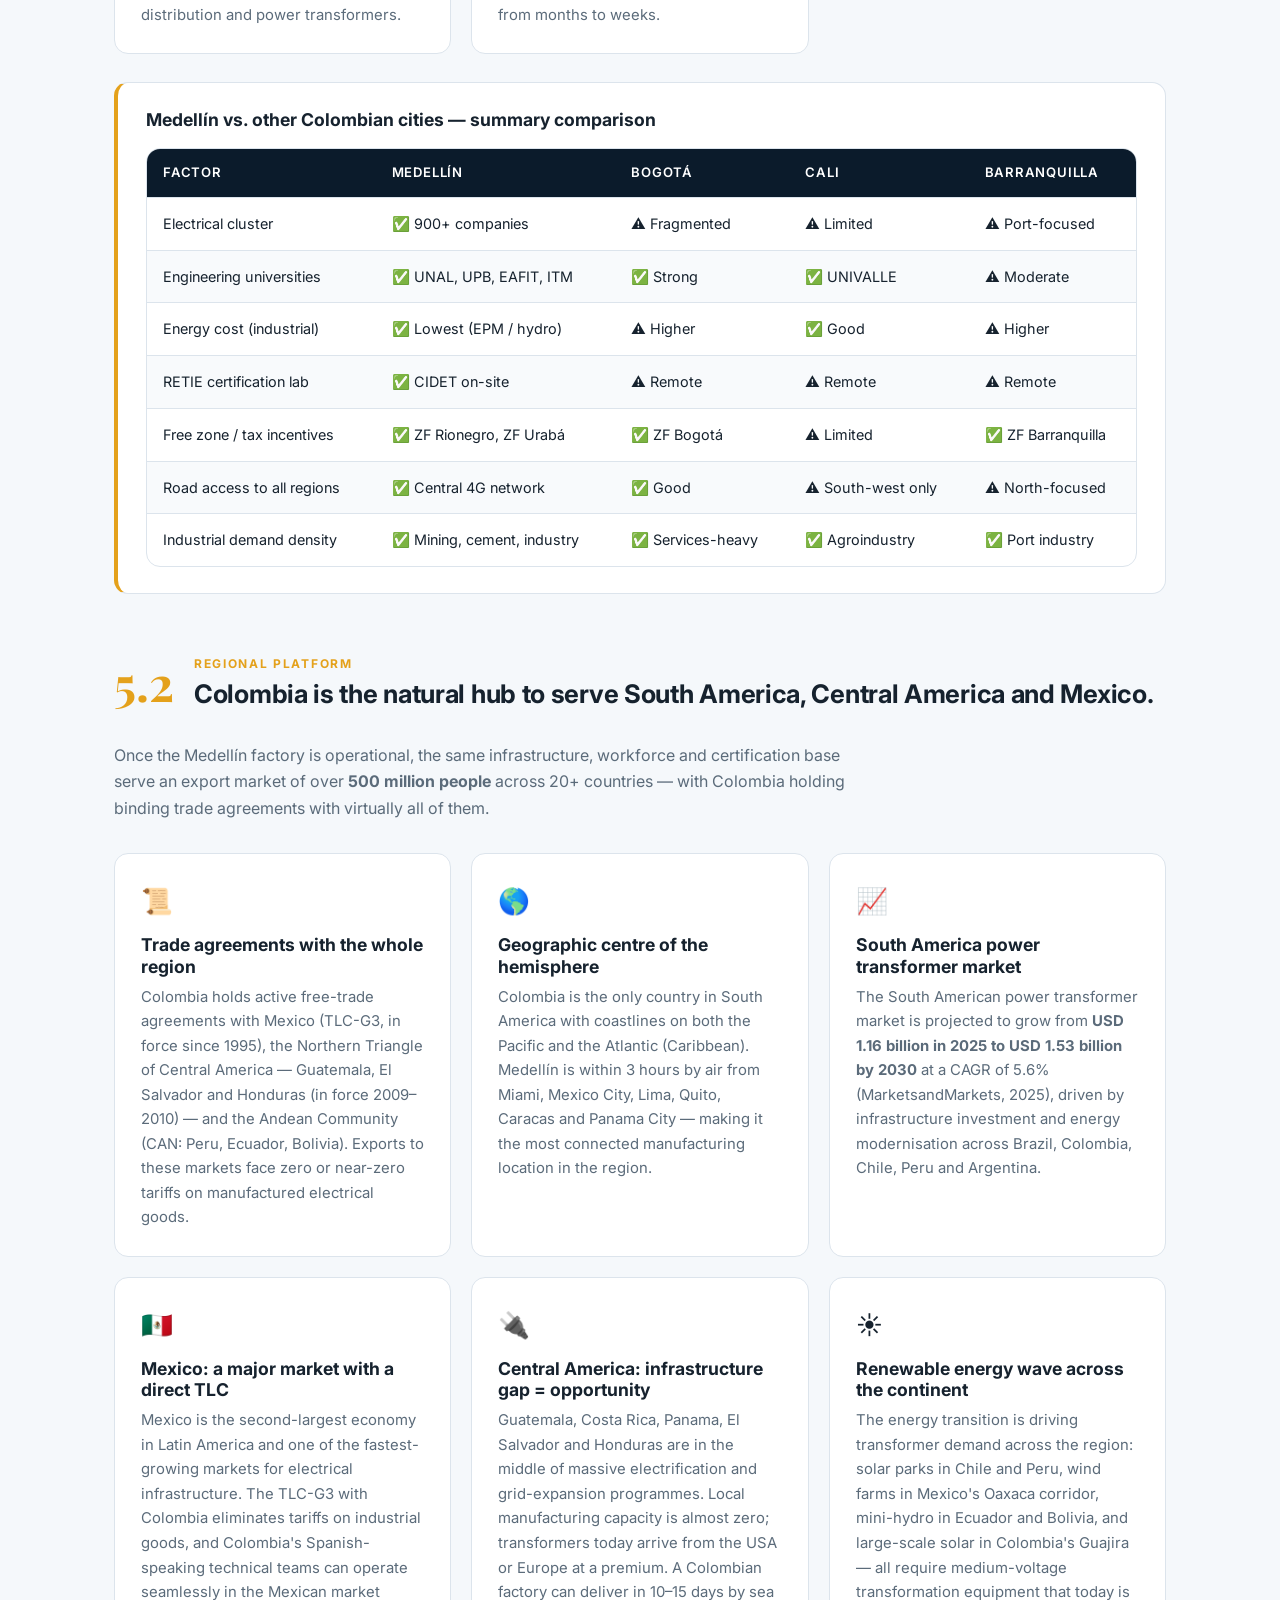
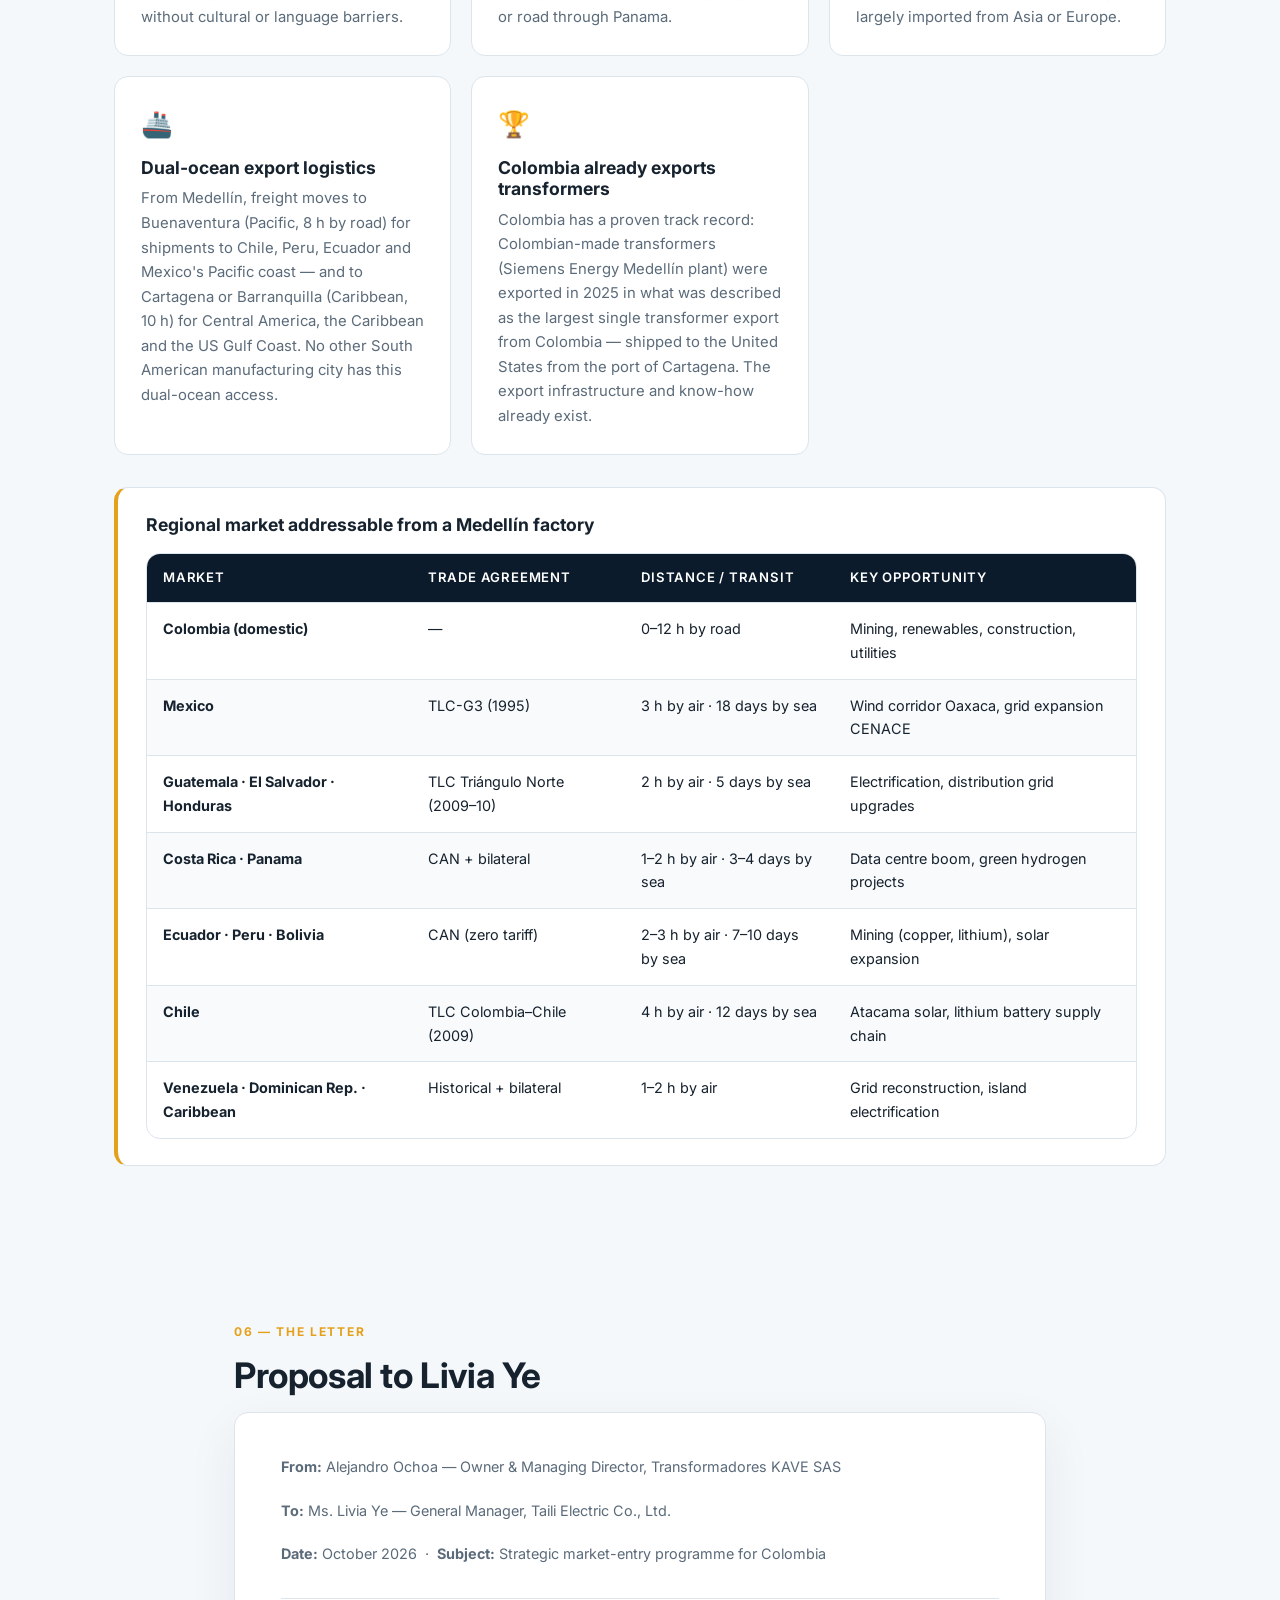
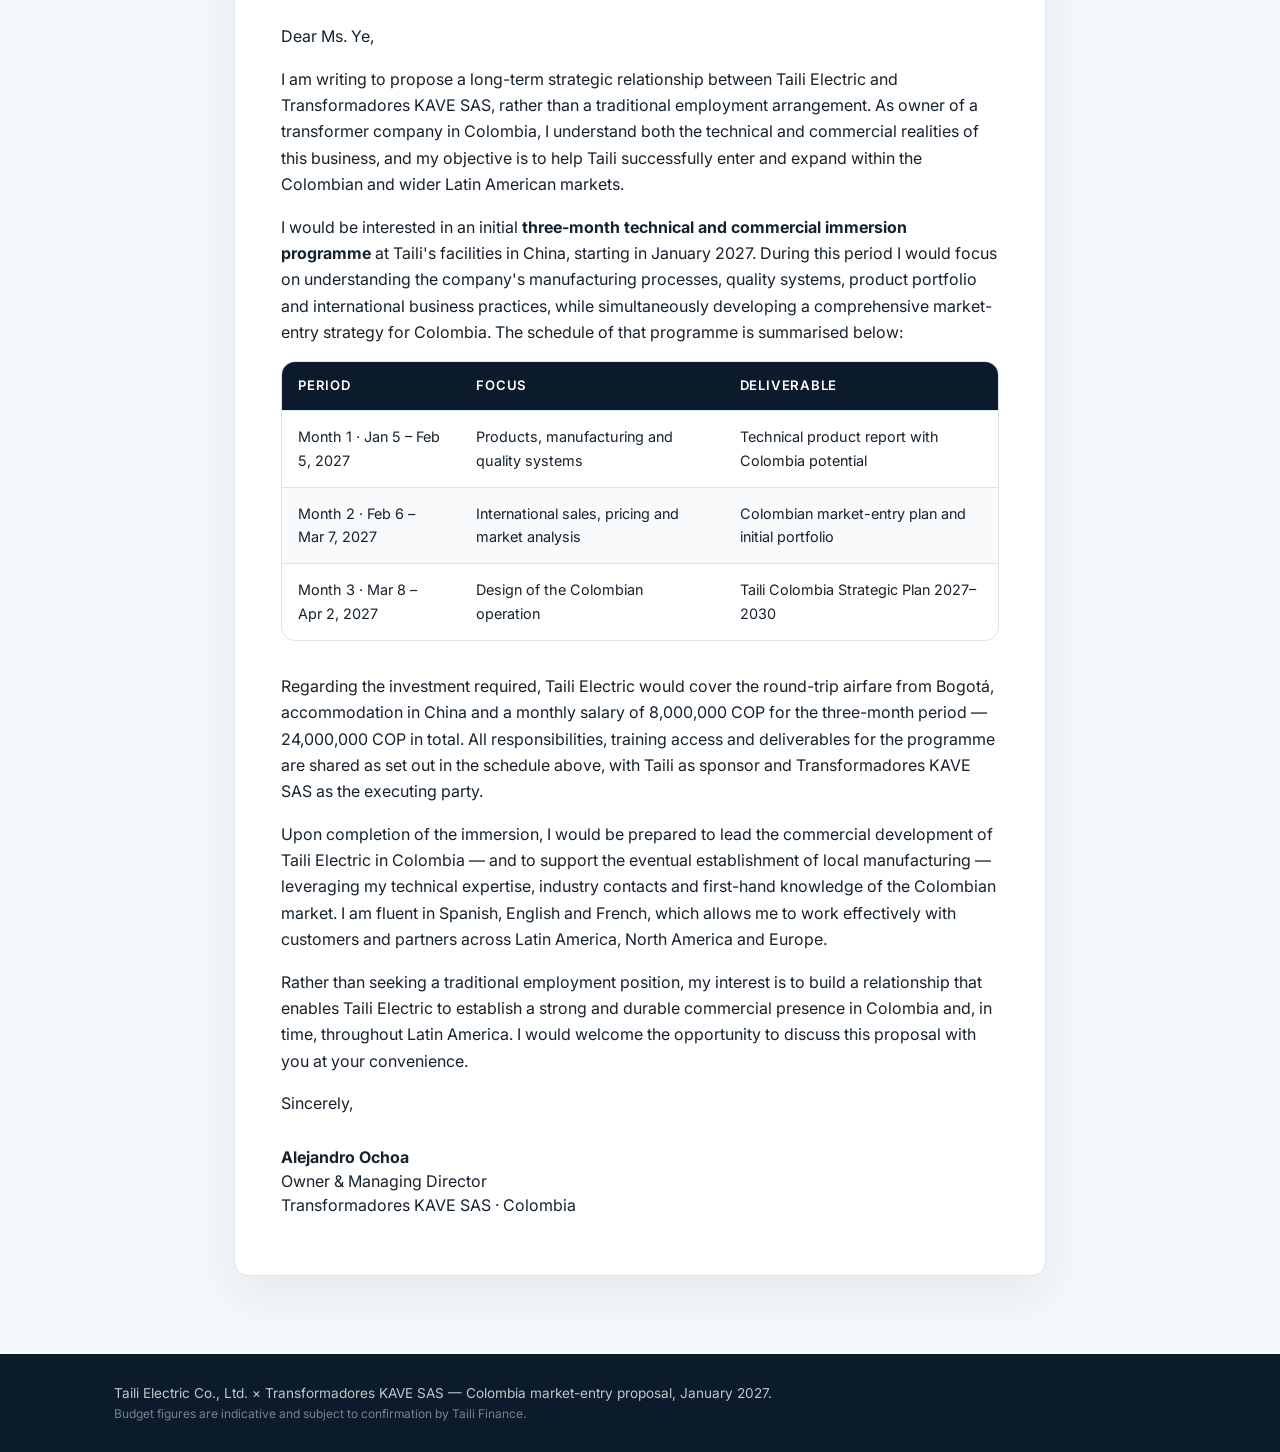
==== commit e51d5865: "Add About Alejandro section with trilingual profile, CV page and hero CTA update" ====
--- a/index.html
+++ b/index.html
@@ -16,6 +16,7 @@
   <div class="container nav__inner">
     <a href="#top" class="nav__brand">TAILI<span>×</span>KAVE</a>
     <nav class="nav__links">
+      <a href="#about">About Alejandro</a>
       <a href="#need">The Need</a>
       <a href="#journey">The Journey</a>
       <a href="#schedule">Schedule</a>
@@ -39,7 +40,8 @@
         to design and launch Taili's manufacturing and commercial operation in Colombia.
       </p>
       <div class="hero__cta">
-        <a class="btn btn--primary" href="#schedule">View the 3-month schedule</a>
+        <a class="btn btn--primary" href="#about">Meet Alejandro Ochoa</a>
+        <a class="btn btn--ghost" href="#schedule">View the 3-month schedule</a>
         <a class="btn btn--ghost" href="#letter">Read the letter to Livia Ye</a>
       </div>
       <div class="hero__stats">
@@ -47,6 +49,93 @@
         <div class="stat"><span class="stat__num">24M</span><span class="stat__label">COP salary budget<br>(3 months × 8M)</span></div>
         <div class="stat"><span class="stat__num">100%</span><span class="stat__label">flights, housing &amp; salary<br>covered by Taili</span></div>
         <div class="stat"><span class="stat__num">3</span><span class="stat__label">languages<br>ES · EN · FR</span></div>
+      </div>
+    </div>
+  </section>
+
+  <!-- ABOUT ALEJANDRO -->
+  <section id="about" class="section section--dark">
+    <div class="container">
+      <p class="eyebrow">00 — The Person Behind the Proposal</p>
+      <h2>Meet <em style="color:var(--gold);font-style:normal;">Alejandro Ochoa</em> — Taili's agent in Colombia.</h2>
+      <p class="section__intro">
+        Every successful market entry needs one person who knows the territory, speaks the language and has
+        skin in the game. Alejandro is not a consultant hired for this project — he is the owner of an active
+        transformer company in Colombia, with 20+ years in the electrical sector and a client network already
+        in place across Bogotá, Medellín, Cali and Barranquilla.
+      </p>
+
+      <div class="about-grid">
+        <div class="about-profile">
+          <div class="about-avatar">AO</div>
+          <div class="about-info">
+            <h3 class="about-name">Alejandro Ochoa Pérez</h3>
+            <p class="about-role">Electrical Engineer · Founder, Transformadores KAVE SAS<br>
+            Candidate — Taili Electric Representative, Colombia &amp; LATAM</p>
+            <div class="about-langs">
+              <span class="lang-badge">🇪🇸 Spanish — Native</span>
+              <span class="lang-badge">🇬🇧 English — C1 Advanced</span>
+              <span class="lang-badge">🇫🇷 French — B2 Advanced</span>
+            </div>
+          </div>
+        </div>
+
+        <div class="about-facts">
+          <div class="about-fact">
+            <span class="about-fact__num">20+</span>
+            <span class="about-fact__label">years in Colombia's<br>electrical sector</span>
+          </div>
+          <div class="about-fact">
+            <span class="about-fact__num">3</span>
+            <span class="about-fact__label">languages for<br>LATAM operations</span>
+          </div>
+          <div class="about-fact">
+            <span class="about-fact__num">17</span>
+            <span class="about-fact__label">certified project<br>references</span>
+          </div>
+          <div class="about-fact">
+            <span class="about-fact__num">1</span>
+            <span class="about-fact__label">own transformer<br>company (KAVE SAS)</span>
+          </div>
+        </div>
+      </div>
+
+      <div class="about-cards">
+        <div class="about-card">
+          <span class="about-card__icon">🏭</span>
+          <h3>Transformer manufacturer — not a trainee</h3>
+          <p>Alejandro designed and built distribution transformers (5–25 kVA) at Transformadores Maxwell and at his own company KAVE SAS. He developed KAVECOL, a proprietary transformer design software. He knows the product from the core lamination up.</p>
+        </div>
+        <div class="about-card">
+          <span class="about-card__icon">🤝</span>
+          <h3>Skin in the game</h3>
+          <p>As owner of KAVE SAS, Alejandro's personal business success is tied to Taili's success in Colombia. This is not a salaried assignment he can walk away from — it is a strategic partnership where both parties win or lose together.</p>
+        </div>
+        <div class="about-card">
+          <span class="about-card__icon">🗺️</span>
+          <h3>The Colombian market, first-hand</h3>
+          <p>20 years of projects across Antioquia, Bogotá, Tolima, the Caribbean coast and even Trinidad &amp; Tobago mean Alejandro knows the clients, the utilities, the certification bodies (CIDET) and the competitors — no ramp-up time needed.</p>
+        </div>
+        <div class="about-card">
+          <span class="about-card__icon">🌐</span>
+          <h3>Trilingual for the full region</h3>
+          <p>Spanish for Colombia and Latin America. English for Taili's internal communication, international negotiations and North American clients. French for Francophone markets — an edge most Colombian engineers do not have.</p>
+        </div>
+        <div class="about-card">
+          <span class="about-card__icon">📋</span>
+          <h3>RETIE compliance expert</h3>
+          <p>Colombia's electrical regulation (RETIE, Resolution 40284/2026) is a barrier for every foreign manufacturer. Alejandro has worked directly with CIDET on RETIE inspections and has certified projects at 34.5, 115, 220 and 500 kV levels.</p>
+        </div>
+        <div class="about-card">
+          <span class="about-card__icon">📦</span>
+          <h3>Ready to operate from day one</h3>
+          <p>On return from China, Alejandro brings a certified Taili product knowledge base, a complete Colombian market plan, and an active client pipeline — allowing commercial operations to start immediately, without the usual 6–12 month setup delay.</p>
+        </div>
+      </div>
+
+      <div class="about-cta">
+        <a class="btn btn--primary" href="cv.html" target="_blank">View full CV — 2 pages</a>
+        <a class="btn btn--outline-gold" href="#letter">Read the proposal letter</a>
       </div>
     </div>
   </section>
--- a/styles.css
+++ b/styles.css
@@ -426,3 +426,147 @@
   .market-heading { flex-direction: column; gap: 8px; }
   .market-num { font-size: 2rem; }
 }
+
+/* ===== About Section ===== */
+.about-grid {
+  display: flex;
+  gap: 28px;
+  align-items: flex-start;
+  margin-bottom: 32px;
+  flex-wrap: wrap;
+}
+
+.about-profile {
+  display: flex;
+  gap: 20px;
+  align-items: flex-start;
+  flex: 1;
+  min-width: 280px;
+}
+
+.about-avatar {
+  width: 74px;
+  height: 74px;
+  border-radius: 50%;
+  background: var(--navy);
+  border: 3px solid var(--gold);
+  display: flex;
+  align-items: center;
+  justify-content: center;
+  font-size: 1.4rem;
+  font-weight: 800;
+  color: var(--gold);
+  flex-shrink: 0;
+}
+
+.about-info { flex: 1; }
+
+.about-name {
+  font-size: 1.15rem;
+  font-weight: 800;
+  color: var(--navy);
+  margin-bottom: 4px;
+}
+
+.about-role {
+  font-size: 0.85rem;
+  color: var(--muted);
+  line-height: 1.5;
+  margin-bottom: 10px;
+}
+
+.about-langs {
+  display: flex;
+  gap: 8px;
+  flex-wrap: wrap;
+}
+
+.lang-badge {
+  display: inline-block;
+  background: var(--navy);
+  color: #fff;
+  font-size: 0.75rem;
+  font-weight: 600;
+  padding: 3px 10px;
+  border-radius: 999px;
+  border: 1px solid rgba(255,255,255,0.15);
+}
+
+.about-facts {
+  display: grid;
+  grid-template-columns: repeat(2, 1fr);
+  gap: 14px;
+  flex-shrink: 0;
+}
+
+.about-fact {
+  background: var(--navy);
+  border-radius: var(--radius);
+  padding: 14px 16px;
+  text-align: center;
+}
+
+.about-fact__num {
+  display: block;
+  font-size: 1.8rem;
+  font-weight: 800;
+  color: var(--gold);
+  line-height: 1.1;
+}
+
+.about-fact__label {
+  font-size: 0.75rem;
+  color: rgba(255,255,255,0.7);
+  line-height: 1.4;
+}
+
+.about-cards {
+  display: grid;
+  grid-template-columns: repeat(auto-fit, minmax(270px, 1fr));
+  gap: 18px;
+  margin-bottom: 28px;
+}
+
+.about-card {
+  background: var(--white);
+  border: 1px solid var(--line);
+  border-radius: var(--radius);
+  padding: 22px 24px;
+  transition: box-shadow 0.2s, transform 0.2s;
+}
+
+.about-card:hover {
+  box-shadow: 0 10px 28px rgba(11,27,43,0.08);
+  transform: translateY(-2px);
+}
+
+.about-card__icon {
+  font-size: 1.5rem;
+  display: block;
+  margin-bottom: 10px;
+}
+
+.about-card h3 { font-size: 1rem; margin-bottom: 6px; }
+.about-card p { font-size: 0.88rem; color: var(--muted); }
+
+.about-cta {
+  display: flex;
+  gap: 14px;
+  flex-wrap: wrap;
+}
+
+.btn--outline-gold {
+  border: 1.5px solid var(--gold);
+  color: var(--navy);
+  background: transparent;
+}
+
+.btn--outline-gold:hover {
+  background: var(--gold);
+  color: var(--navy);
+}
+
+@media (max-width: 720px) {
+  .about-grid { flex-direction: column; }
+  .about-facts { grid-template-columns: repeat(2, 1fr); }
+}
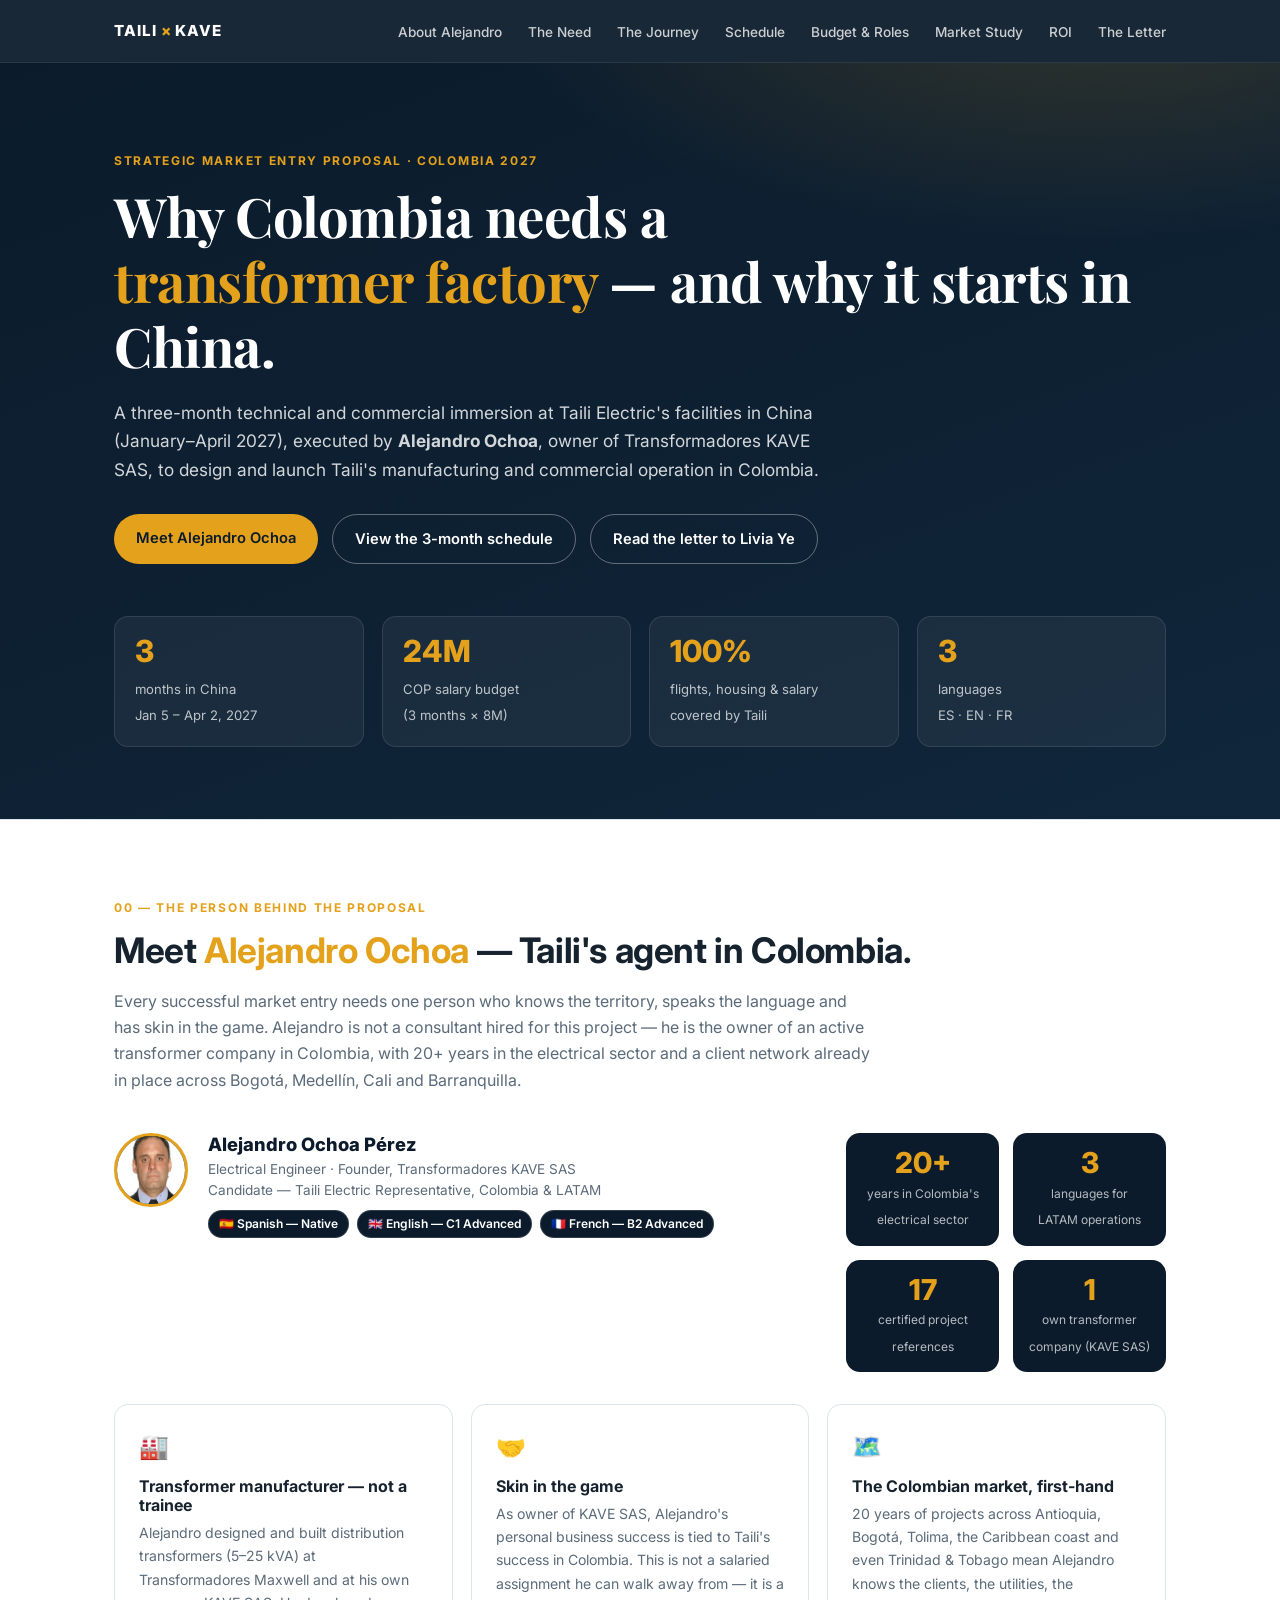
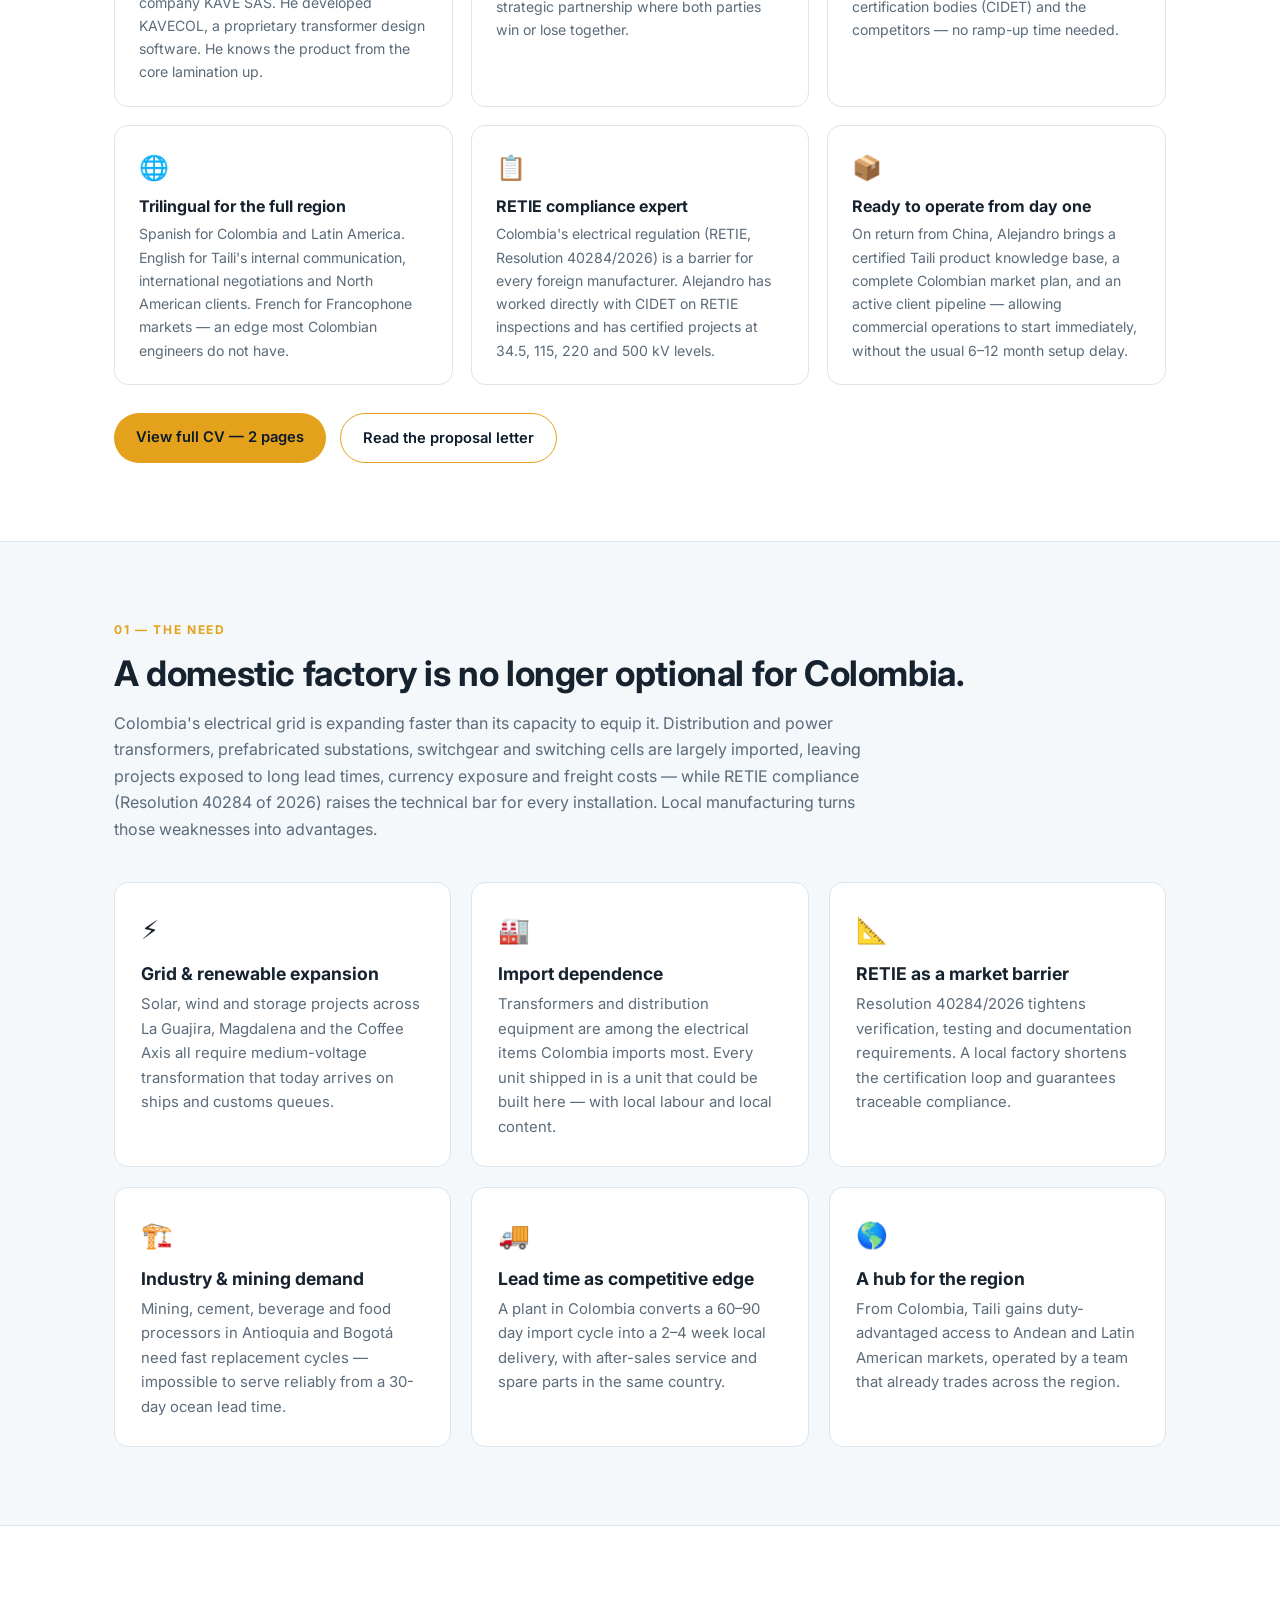
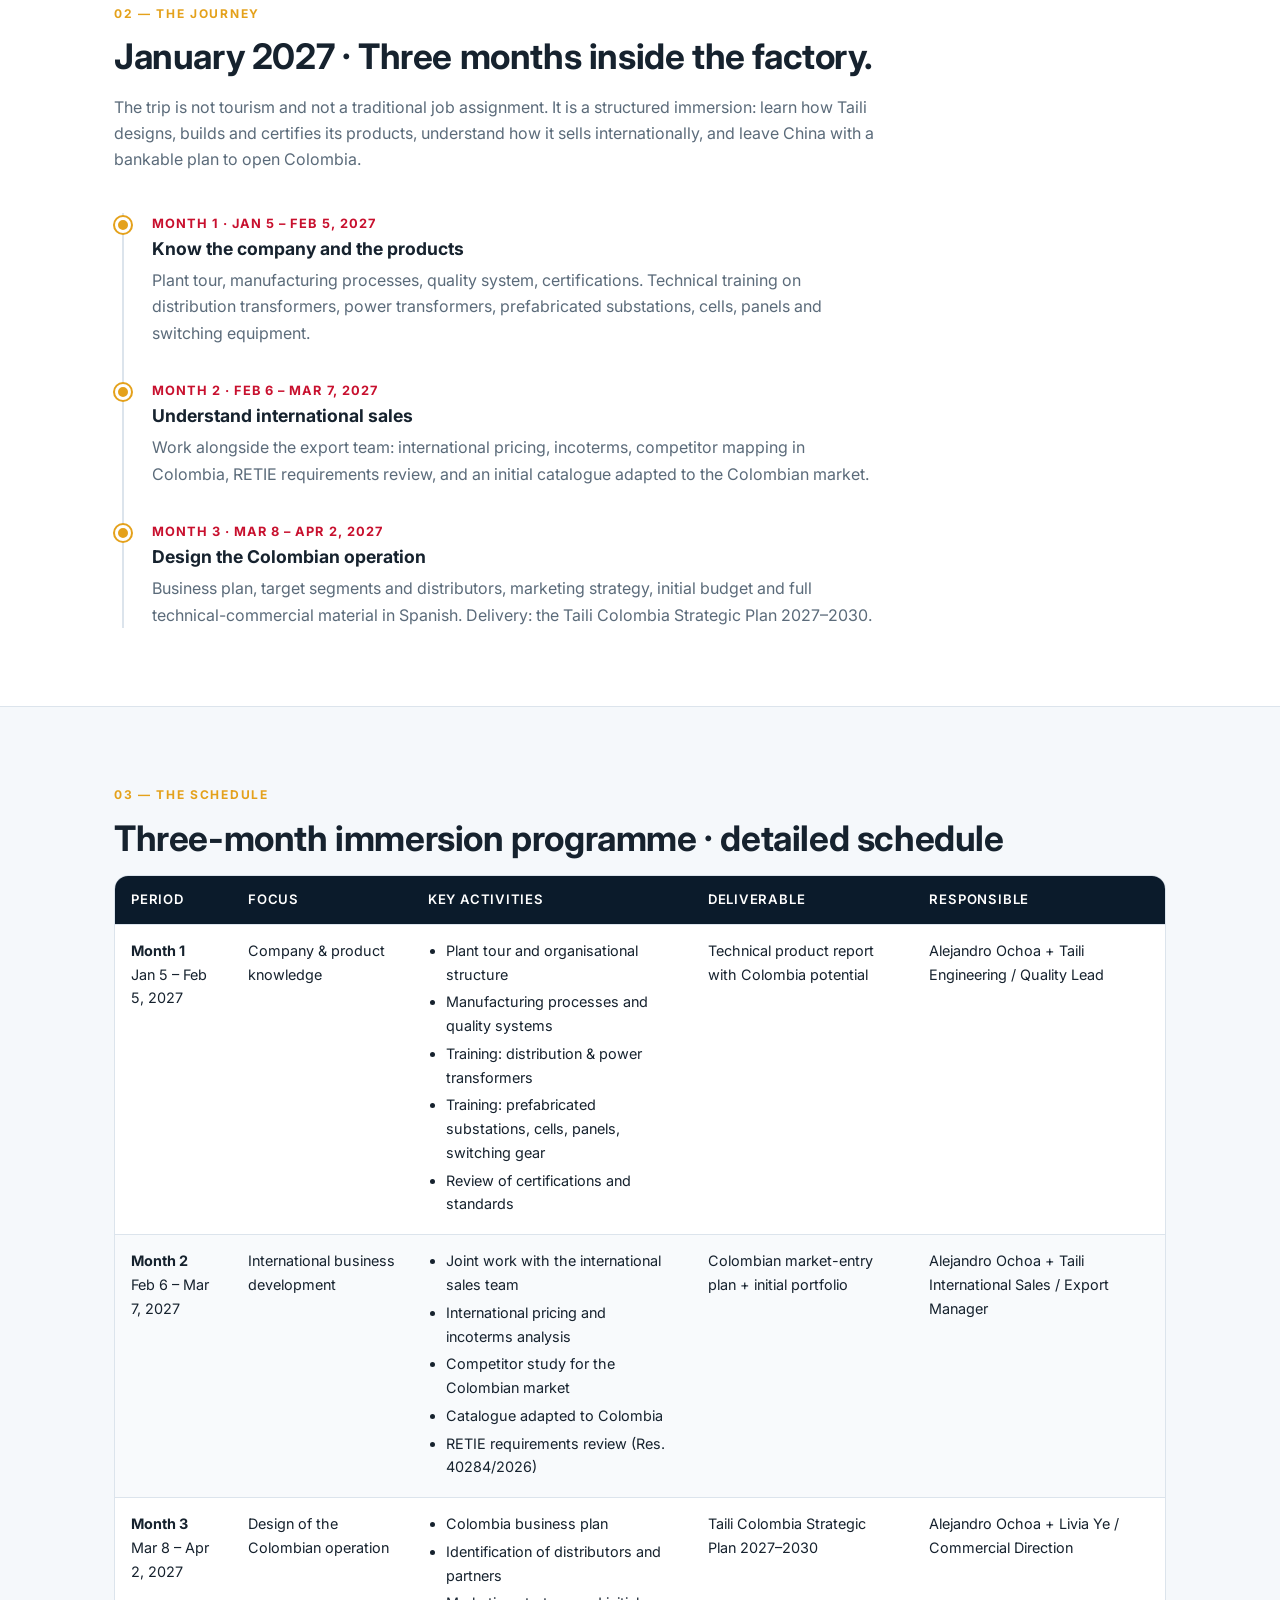
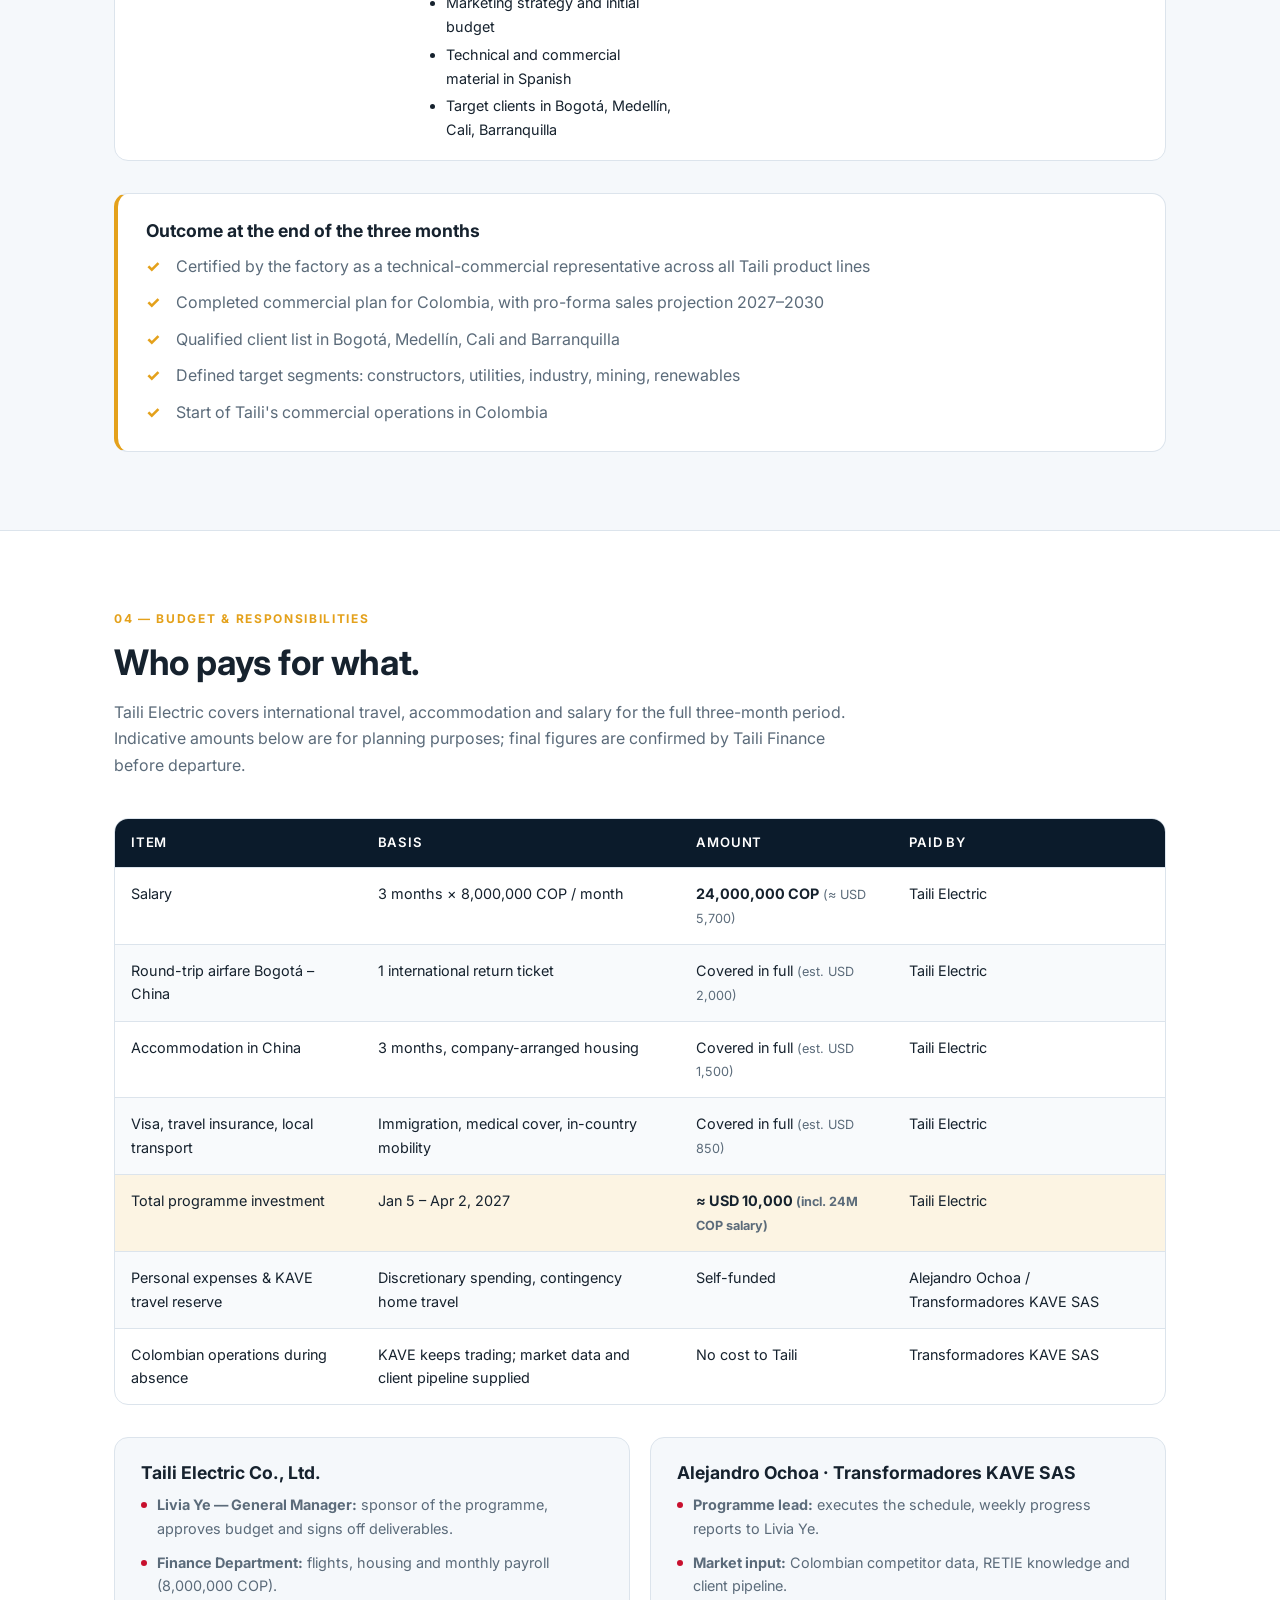
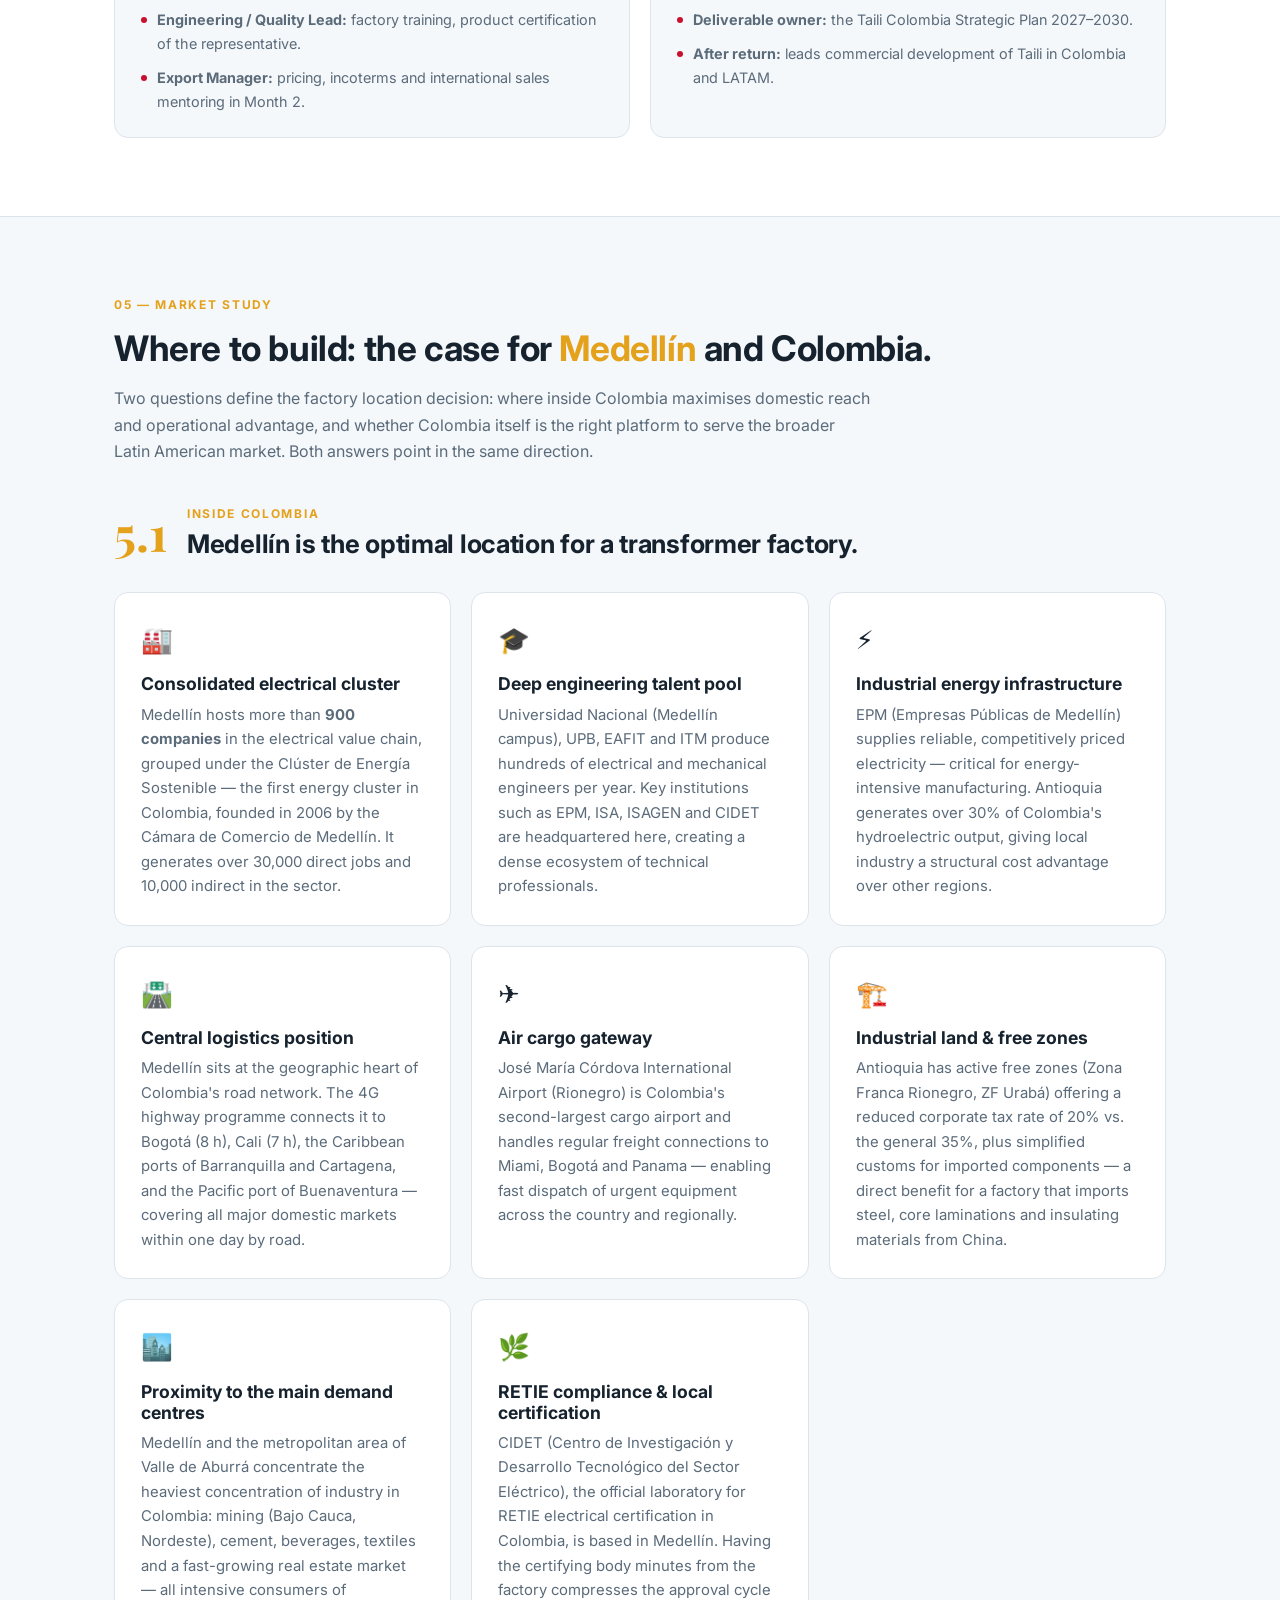
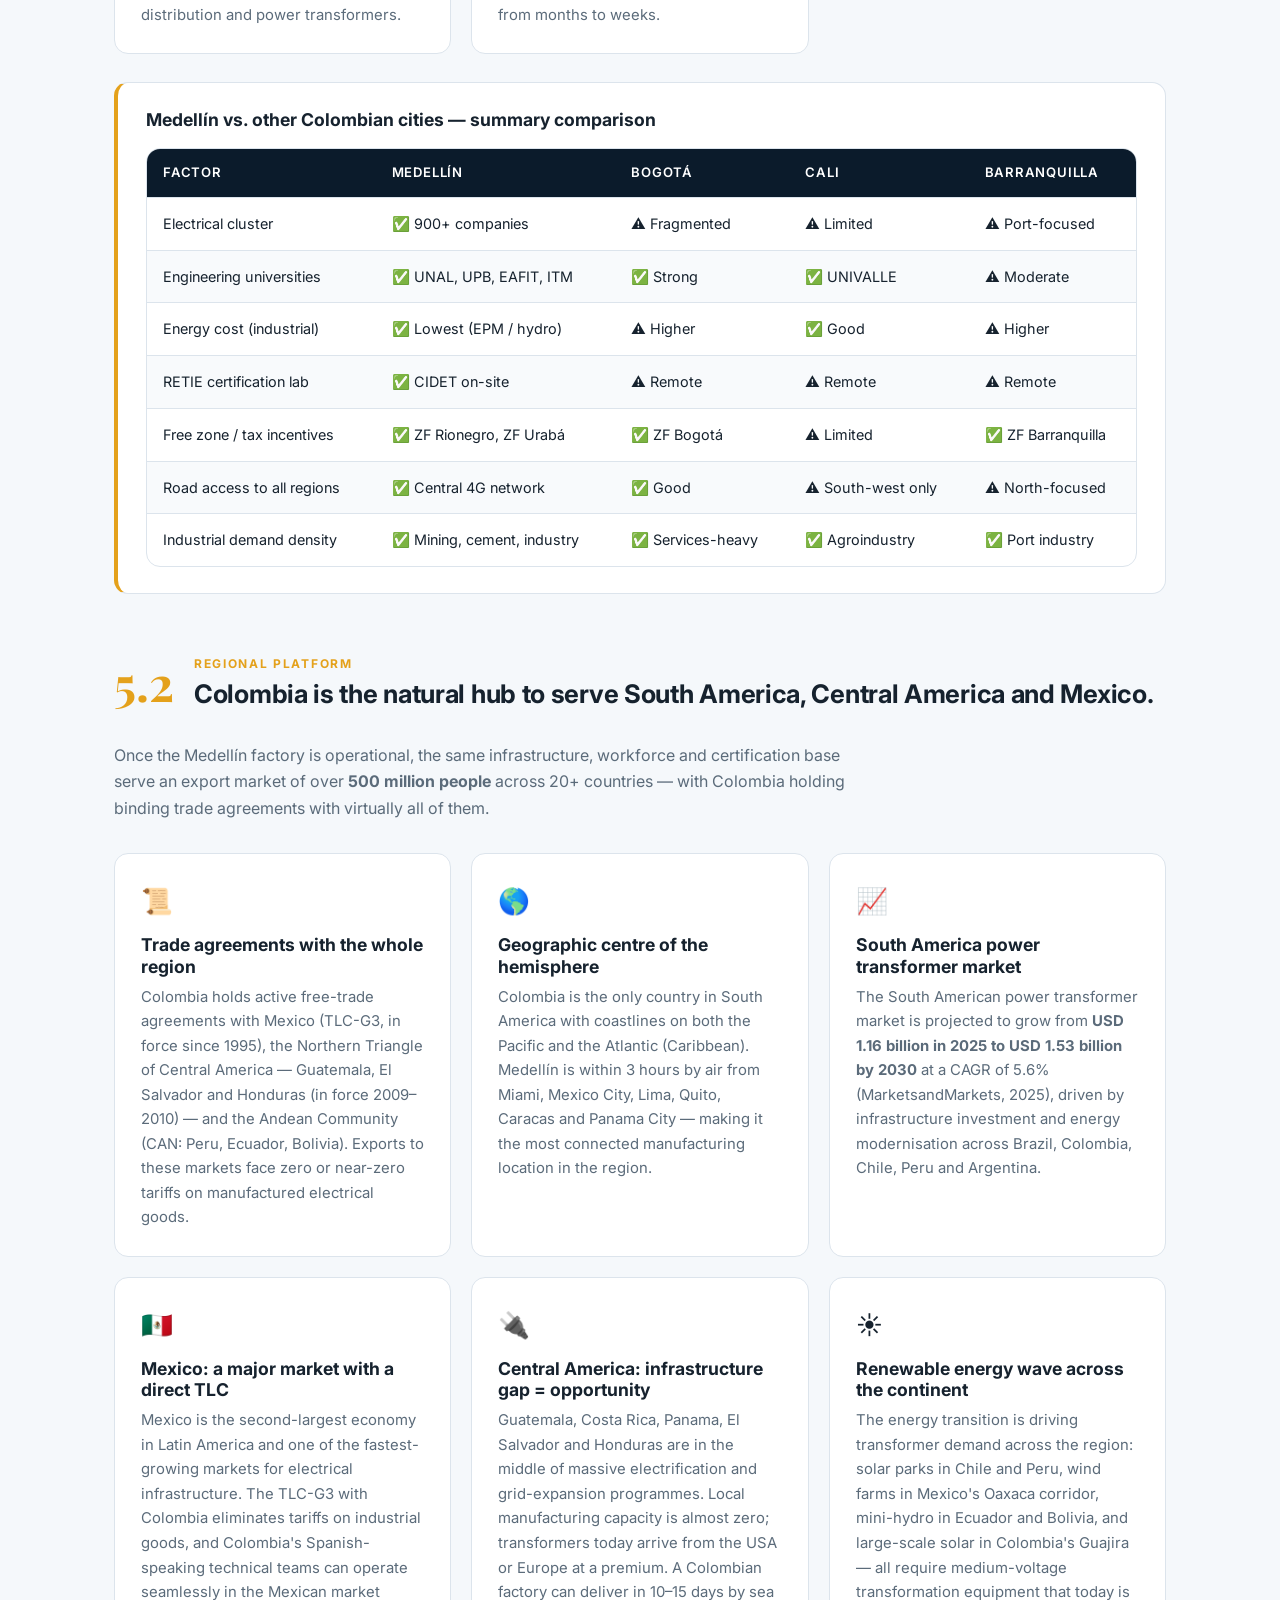
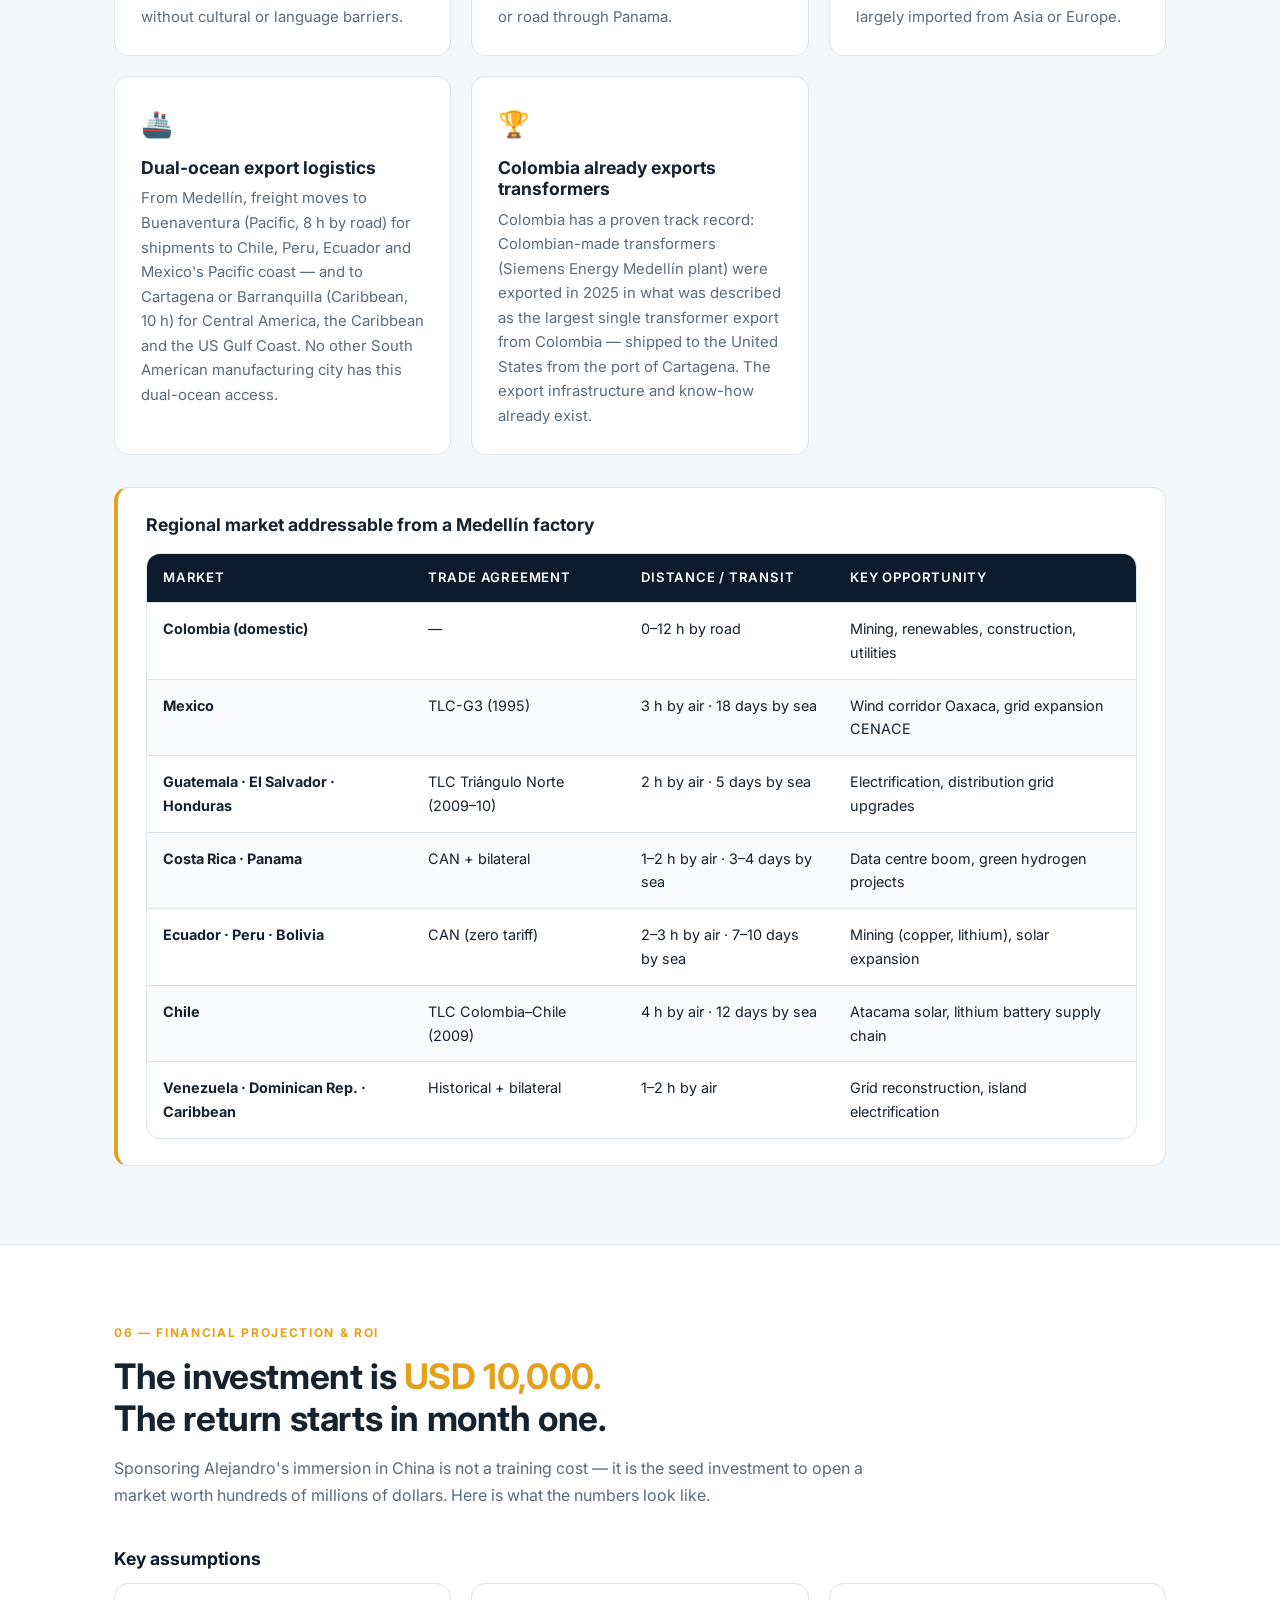
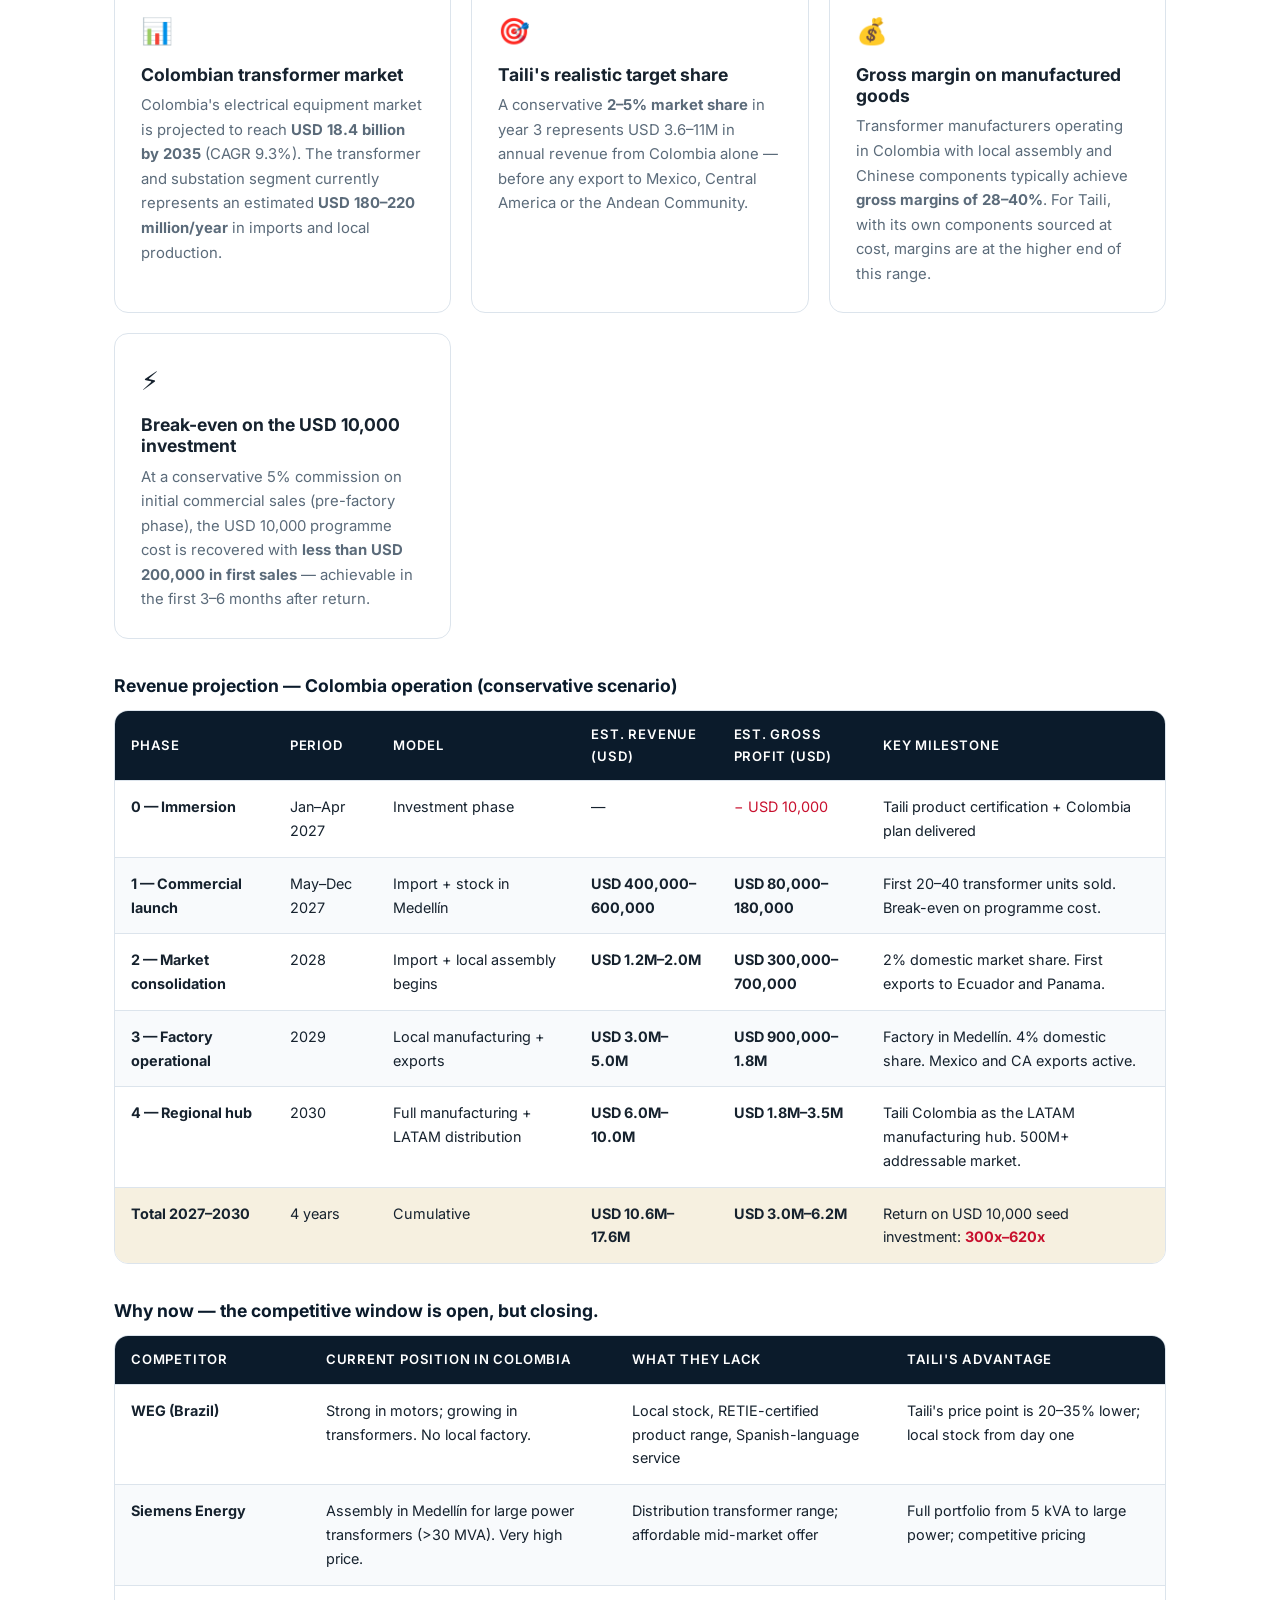
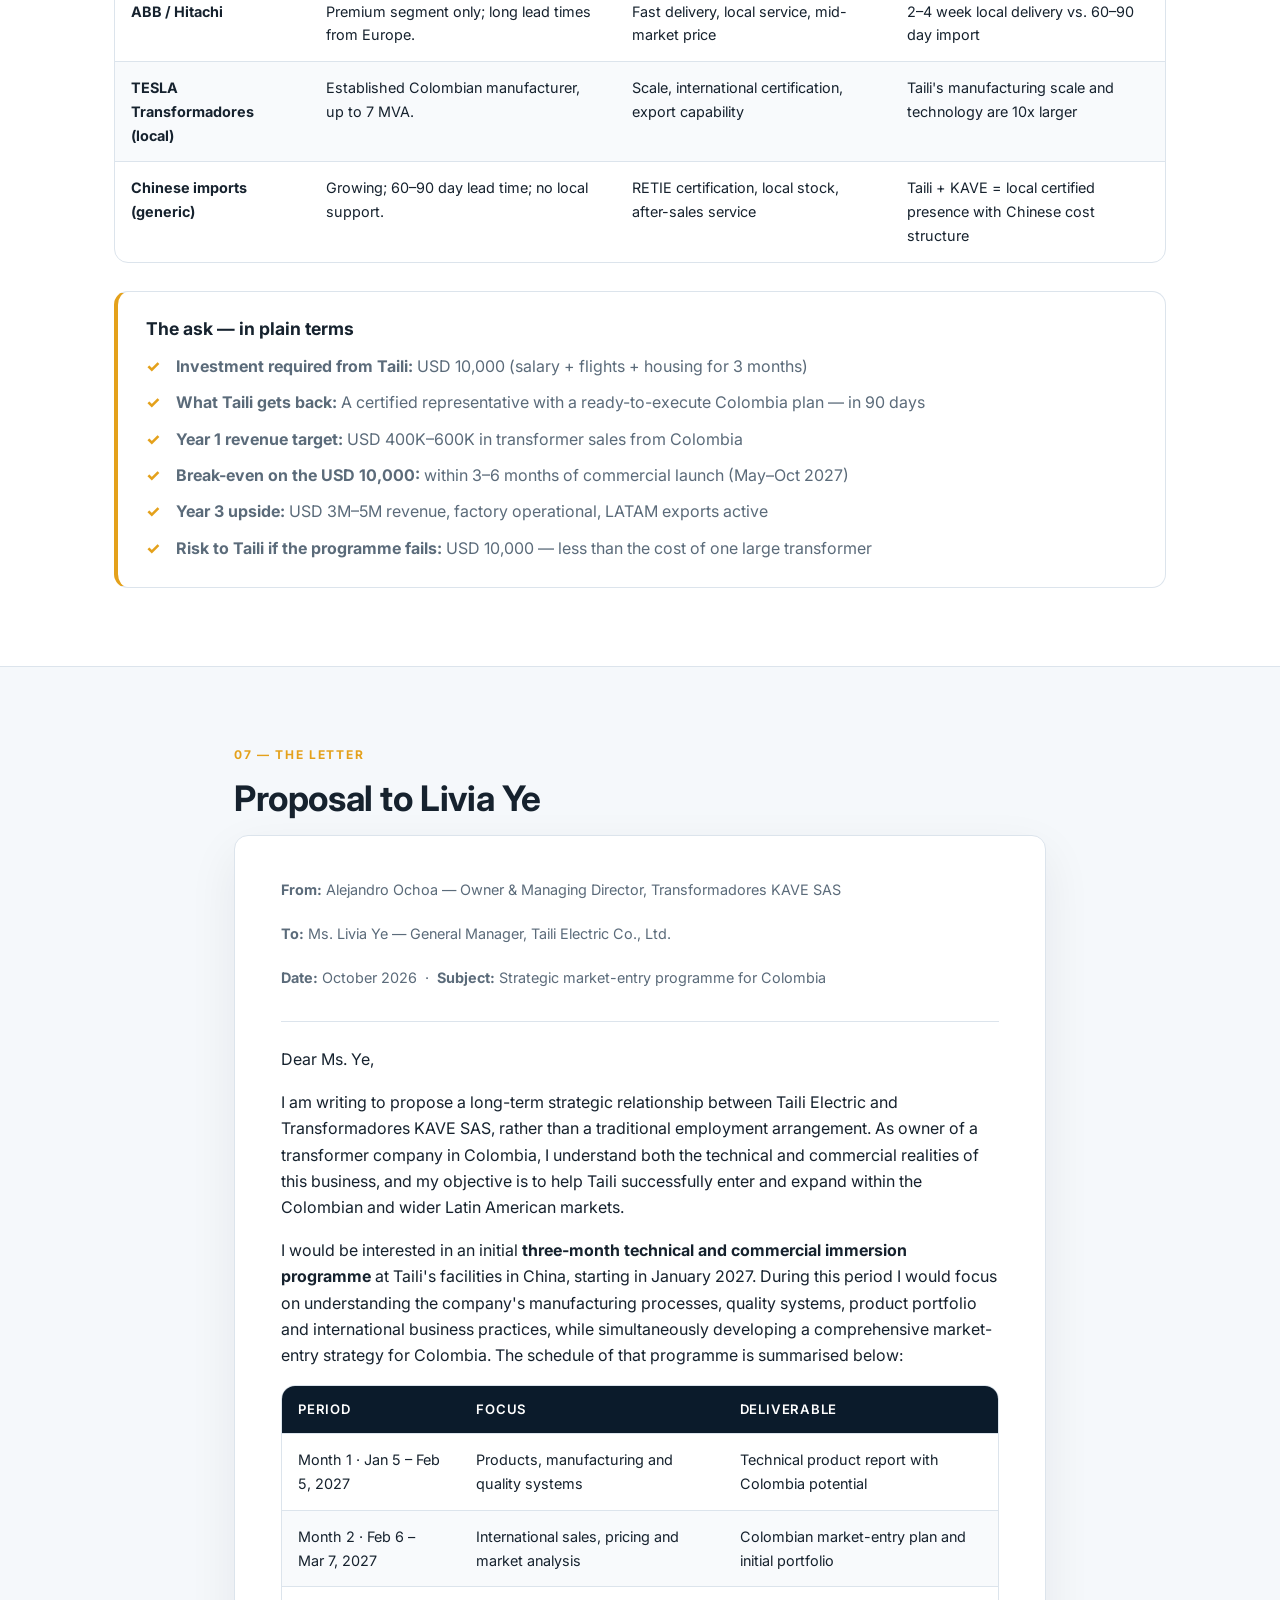
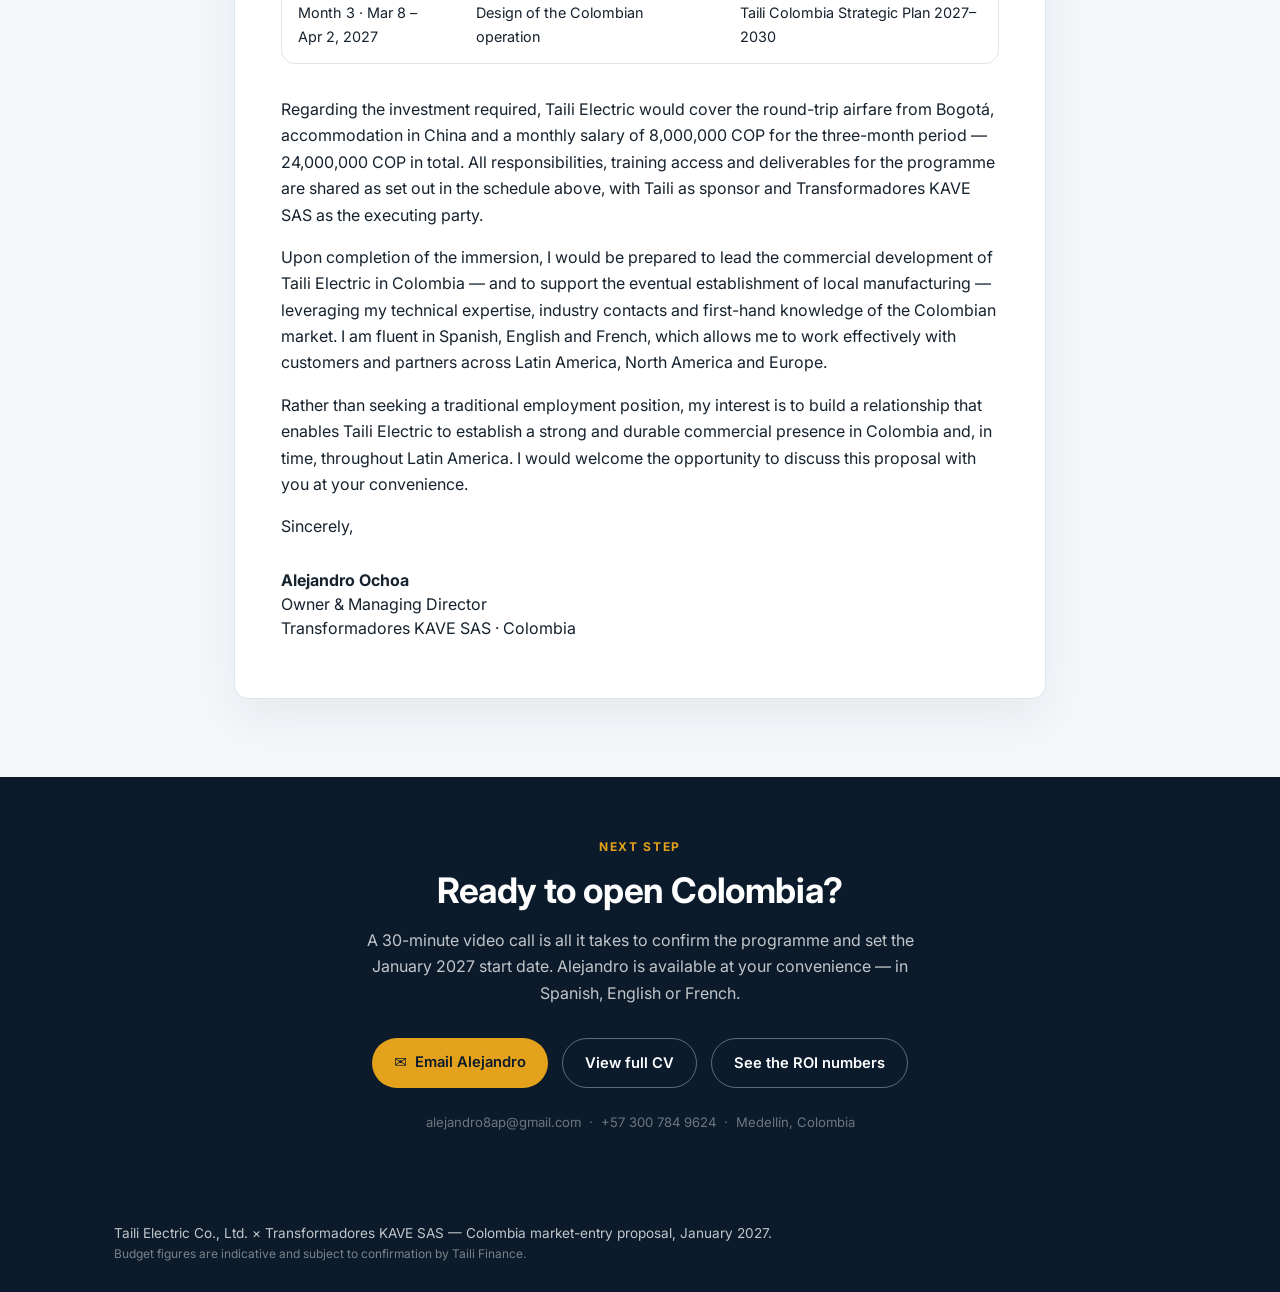
==== commit fbf030c3: "Add ROI section, real photo, final CTA and nav update" ====
--- a/index.html
+++ b/index.html
@@ -22,6 +22,7 @@
       <a href="#schedule">Schedule</a>
       <a href="#budget">Budget &amp; Roles</a>
       <a href="#market">Market Study</a>
+      <a href="#roi">ROI</a>
       <a href="#letter">The Letter</a>
     </nav>
   </div>
@@ -67,7 +68,7 @@
 
       <div class="about-grid">
         <div class="about-profile">
-          <div class="about-avatar">AO</div>
+          <div class="about-avatar"><img src="alejandro.png" alt="Alejandro Ochoa Pérez" style="width:100%;height:100%;object-fit:cover;border-radius:50%;"></div>
           <div class="about-info">
             <h3 class="about-name">Alejandro Ochoa Pérez</h3>
             <p class="about-role">Electrical Engineer · Founder, Transformadores KAVE SAS<br>
@@ -659,10 +660,177 @@
     </div>
   </section>
 
+  <!-- ROI / FINANCIAL PROJECTION -->
+  <section id="roi" class="section section--dark">
+    <div class="container">
+      <p class="eyebrow">06 — Financial Projection &amp; ROI</p>
+      <h2>The investment is <em style="color:var(--gold);font-style:normal;">USD 10,000.</em><br>The return starts in month one.</h2>
+      <p class="section__intro">
+        Sponsoring Alejandro's immersion in China is not a training cost — it is the seed investment
+        to open a market worth hundreds of millions of dollars. Here is what the numbers look like.
+      </p>
+
+      <!-- Key assumptions -->
+      <div class="roi-assumptions">
+        <h3 style="margin-bottom:14px;color:var(--navy);">Key assumptions</h3>
+        <div class="cards" style="margin-bottom:0;">
+          <article class="card">
+            <span class="card__icon">📊</span>
+            <h3>Colombian transformer market</h3>
+            <p>Colombia's electrical equipment market is projected to reach <strong>USD 18.4 billion by 2035</strong> (CAGR 9.3%). The transformer and substation segment currently represents an estimated <strong>USD 180–220 million/year</strong> in imports and local production.</p>
+          </article>
+          <article class="card">
+            <span class="card__icon">🎯</span>
+            <h3>Taili's realistic target share</h3>
+            <p>A conservative <strong>2–5% market share</strong> in year 3 represents USD 3.6–11M in annual revenue from Colombia alone — before any export to Mexico, Central America or the Andean Community.</p>
+          </article>
+          <article class="card">
+            <span class="card__icon">💰</span>
+            <h3>Gross margin on manufactured goods</h3>
+            <p>Transformer manufacturers operating in Colombia with local assembly and Chinese components typically achieve <strong>gross margins of 28–40%</strong>. For Taili, with its own components sourced at cost, margins are at the higher end of this range.</p>
+          </article>
+          <article class="card">
+            <span class="card__icon">⚡</span>
+            <h3>Break-even on the USD 10,000 investment</h3>
+            <p>At a conservative 5% commission on initial commercial sales (pre-factory phase), the USD 10,000 programme cost is recovered with <strong>less than USD 200,000 in first sales</strong> — achievable in the first 3–6 months after return.</p>
+          </article>
+        </div>
+      </div>
+
+      <!-- Projection table -->
+      <h3 style="margin:36px 0 14px;color:var(--navy);">Revenue projection — Colombia operation (conservative scenario)</h3>
+      <div class="table-wrap">
+        <table class="table">
+          <thead>
+            <tr>
+              <th>Phase</th>
+              <th>Period</th>
+              <th>Model</th>
+              <th>Est. Revenue (USD)</th>
+              <th>Est. Gross Profit (USD)</th>
+              <th>Key milestone</th>
+            </tr>
+          </thead>
+          <tbody>
+            <tr>
+              <td data-label="Phase"><strong>0 — Immersion</strong></td>
+              <td data-label="Period">Jan–Apr 2027</td>
+              <td data-label="Model">Investment phase</td>
+              <td data-label="Est. Revenue">—</td>
+              <td data-label="Est. Gross Profit"><span style="color:var(--red);">− USD 10,000</span></td>
+              <td data-label="Key milestone">Taili product certification + Colombia plan delivered</td>
+            </tr>
+            <tr>
+              <td data-label="Phase"><strong>1 — Commercial launch</strong></td>
+              <td data-label="Period">May–Dec 2027</td>
+              <td data-label="Model">Import + stock in Medellín</td>
+              <td data-label="Est. Revenue"><strong>USD 400,000–600,000</strong></td>
+              <td data-label="Est. Gross Profit"><strong>USD 80,000–180,000</strong></td>
+              <td data-label="Key milestone">First 20–40 transformer units sold. Break-even on programme cost.</td>
+            </tr>
+            <tr>
+              <td data-label="Phase"><strong>2 — Market consolidation</strong></td>
+              <td data-label="Period">2028</td>
+              <td data-label="Model">Import + local assembly begins</td>
+              <td data-label="Est. Revenue"><strong>USD 1.2M–2.0M</strong></td>
+              <td data-label="Est. Gross Profit"><strong>USD 300,000–700,000</strong></td>
+              <td data-label="Key milestone">2% domestic market share. First exports to Ecuador and Panama.</td>
+            </tr>
+            <tr>
+              <td data-label="Phase"><strong>3 — Factory operational</strong></td>
+              <td data-label="Period">2029</td>
+              <td data-label="Model">Local manufacturing + exports</td>
+              <td data-label="Est. Revenue"><strong>USD 3.0M–5.0M</strong></td>
+              <td data-label="Est. Gross Profit"><strong>USD 900,000–1.8M</strong></td>
+              <td data-label="Key milestone">Factory in Medellín. 4% domestic share. Mexico and CA exports active.</td>
+            </tr>
+            <tr>
+              <td data-label="Phase"><strong>4 — Regional hub</strong></td>
+              <td data-label="Period">2030</td>
+              <td data-label="Model">Full manufacturing + LATAM distribution</td>
+              <td data-label="Est. Revenue"><strong>USD 6.0M–10.0M</strong></td>
+              <td data-label="Est. Gross Profit"><strong>USD 1.8M–3.5M</strong></td>
+              <td data-label="Key milestone">Taili Colombia as the LATAM manufacturing hub. 500M+ addressable market.</td>
+            </tr>
+            <tr class="table__total">
+              <td data-label="Phase"><strong>Total 2027–2030</strong></td>
+              <td data-label="Period">4 years</td>
+              <td data-label="Model">Cumulative</td>
+              <td data-label="Est. Revenue"><strong>USD 10.6M–17.6M</strong></td>
+              <td data-label="Est. Gross Profit"><strong>USD 3.0M–6.2M</strong></td>
+              <td data-label="Key milestone">Return on USD 10,000 seed investment: <strong style="color:var(--red);">300x–620x</strong></td>
+            </tr>
+          </tbody>
+        </table>
+      </div>
+
+      <!-- Competitive urgency -->
+      <h3 style="margin:36px 0 14px;color:var(--navy);">Why now — the competitive window is open, but closing.</h3>
+      <div class="table-wrap" style="margin-bottom:28px;">
+        <table class="table table--compact">
+          <thead>
+            <tr>
+              <th>Competitor</th>
+              <th>Current position in Colombia</th>
+              <th>What they lack</th>
+              <th>Taili's advantage</th>
+            </tr>
+          </thead>
+          <tbody>
+            <tr>
+              <td data-label="Competitor"><strong>WEG (Brazil)</strong></td>
+              <td data-label="Current position">Strong in motors; growing in transformers. No local factory.</td>
+              <td data-label="What they lack">Local stock, RETIE-certified product range, Spanish-language service</td>
+              <td data-label="Taili's advantage">Taili's price point is 20–35% lower; local stock from day one</td>
+            </tr>
+            <tr>
+              <td data-label="Competitor"><strong>Siemens Energy</strong></td>
+              <td data-label="Current position">Assembly in Medellín for large power transformers (&gt;30 MVA). Very high price.</td>
+              <td data-label="What they lack">Distribution transformer range; affordable mid-market offer</td>
+              <td data-label="Taili's advantage">Full portfolio from 5 kVA to large power; competitive pricing</td>
+            </tr>
+            <tr>
+              <td data-label="Competitor"><strong>ABB / Hitachi</strong></td>
+              <td data-label="Current position">Premium segment only; long lead times from Europe.</td>
+              <td data-label="What they lack">Fast delivery, local service, mid-market price</td>
+              <td data-label="Taili's advantage">2–4 week local delivery vs. 60–90 day import</td>
+            </tr>
+            <tr>
+              <td data-label="Competitor"><strong>TESLA Transformadores (local)</strong></td>
+              <td data-label="Current position">Established Colombian manufacturer, up to 7 MVA.</td>
+              <td data-label="What they lack">Scale, international certification, export capability</td>
+              <td data-label="Taili's advantage">Taili's manufacturing scale and technology are 10x larger</td>
+            </tr>
+            <tr>
+              <td data-label="Competitor"><strong>Chinese imports (generic)</strong></td>
+              <td data-label="Current position">Growing; 60–90 day lead time; no local support.</td>
+              <td data-label="What they lack">RETIE certification, local stock, after-sales service</td>
+              <td data-label="Taili's advantage">Taili + KAVE = local certified presence with Chinese cost structure</td>
+            </tr>
+          </tbody>
+        </table>
+      </div>
+
+      <!-- The ask summary -->
+      <div class="outcome">
+        <h3>The ask — in plain terms</h3>
+        <ul class="checklist" style="margin-top:14px;">
+          <li><strong>Investment required from Taili:</strong> USD 10,000 (salary + flights + housing for 3 months)</li>
+          <li><strong>What Taili gets back:</strong> A certified representative with a ready-to-execute Colombia plan — in 90 days</li>
+          <li><strong>Year 1 revenue target:</strong> USD 400K–600K in transformer sales from Colombia</li>
+          <li><strong>Break-even on the USD 10,000:</strong> within 3–6 months of commercial launch (May–Oct 2027)</li>
+          <li><strong>Year 3 upside:</strong> USD 3M–5M revenue, factory operational, LATAM exports active</li>
+          <li><strong>Risk to Taili if the programme fails:</strong> USD 10,000 — less than the cost of one large transformer</li>
+        </ul>
+      </div>
+
+    </div>
+  </section>
+
   <!-- LETTER -->
   <section id="letter" class="section">
     <div class="container container--narrow">
-      <p class="eyebrow">06 — The Letter</p>
+      <p class="eyebrow">07 — The Letter</p>
       <h2>Proposal to Livia Ye</h2>
 
       <article class="letter">
@@ -754,6 +922,30 @@
 
 </main>
 
+  <!-- FINAL CTA -->
+  <section class="section" style="background:var(--navy);padding:60px 0;">
+    <div class="container" style="text-align:center;">
+      <p class="eyebrow" style="color:var(--gold);">Next Step</p>
+      <h2 style="color:#fff;margin-bottom:16px;">Ready to open Colombia?</h2>
+      <p style="color:rgba(255,255,255,0.75);max-width:580px;margin:0 auto 32px;font-size:1rem;">
+        A 30-minute video call is all it takes to confirm the programme and set the January 2027 start date.
+        Alejandro is available at your convenience — in Spanish, English or French.
+      </p>
+      <div style="display:flex;gap:14px;justify-content:center;flex-wrap:wrap;">
+        <a class="btn btn--primary" href="mailto:alejandro8ap@gmail.com?subject=Taili%20%C3%97%20KAVE%20%E2%80%94%20Colombia%20Programme">
+          ✉️ &nbsp;Email Alejandro
+        </a>
+        <a class="btn btn--ghost" href="cv.html" target="_blank">View full CV</a>
+        <a class="btn btn--ghost" href="#roi">See the ROI numbers</a>
+      </div>
+      <p style="color:rgba(255,255,255,0.4);font-size:0.82rem;margin-top:24px;">
+        alejandro8ap@gmail.com &nbsp;·&nbsp; +57 300 784 9624 &nbsp;·&nbsp; Medellín, Colombia
+      </p>
+    </div>
+  </section>
+
+</main>
+
 <footer class="footer">
   <div class="container footer__inner">
     <p>Taili Electric Co., Ltd. × Transformadores KAVE SAS — Colombia market-entry proposal, January 2027.</p>
